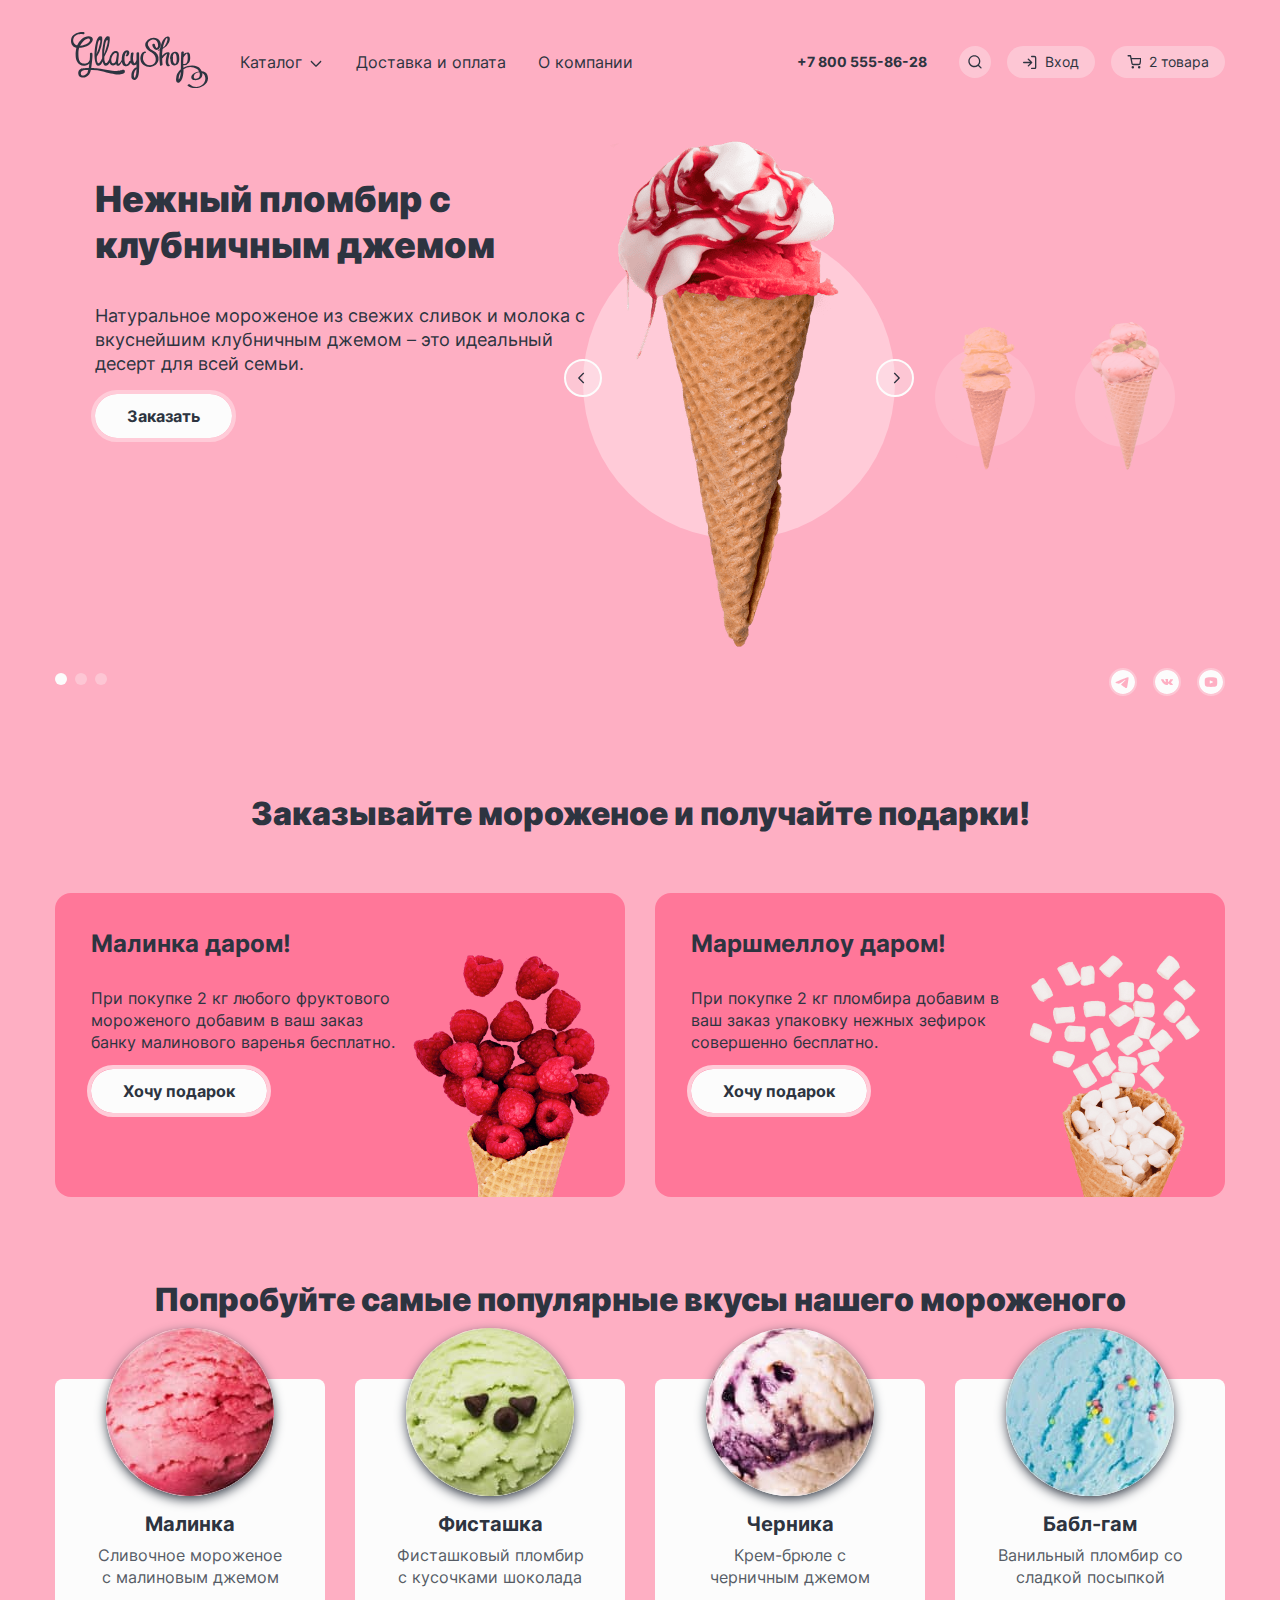
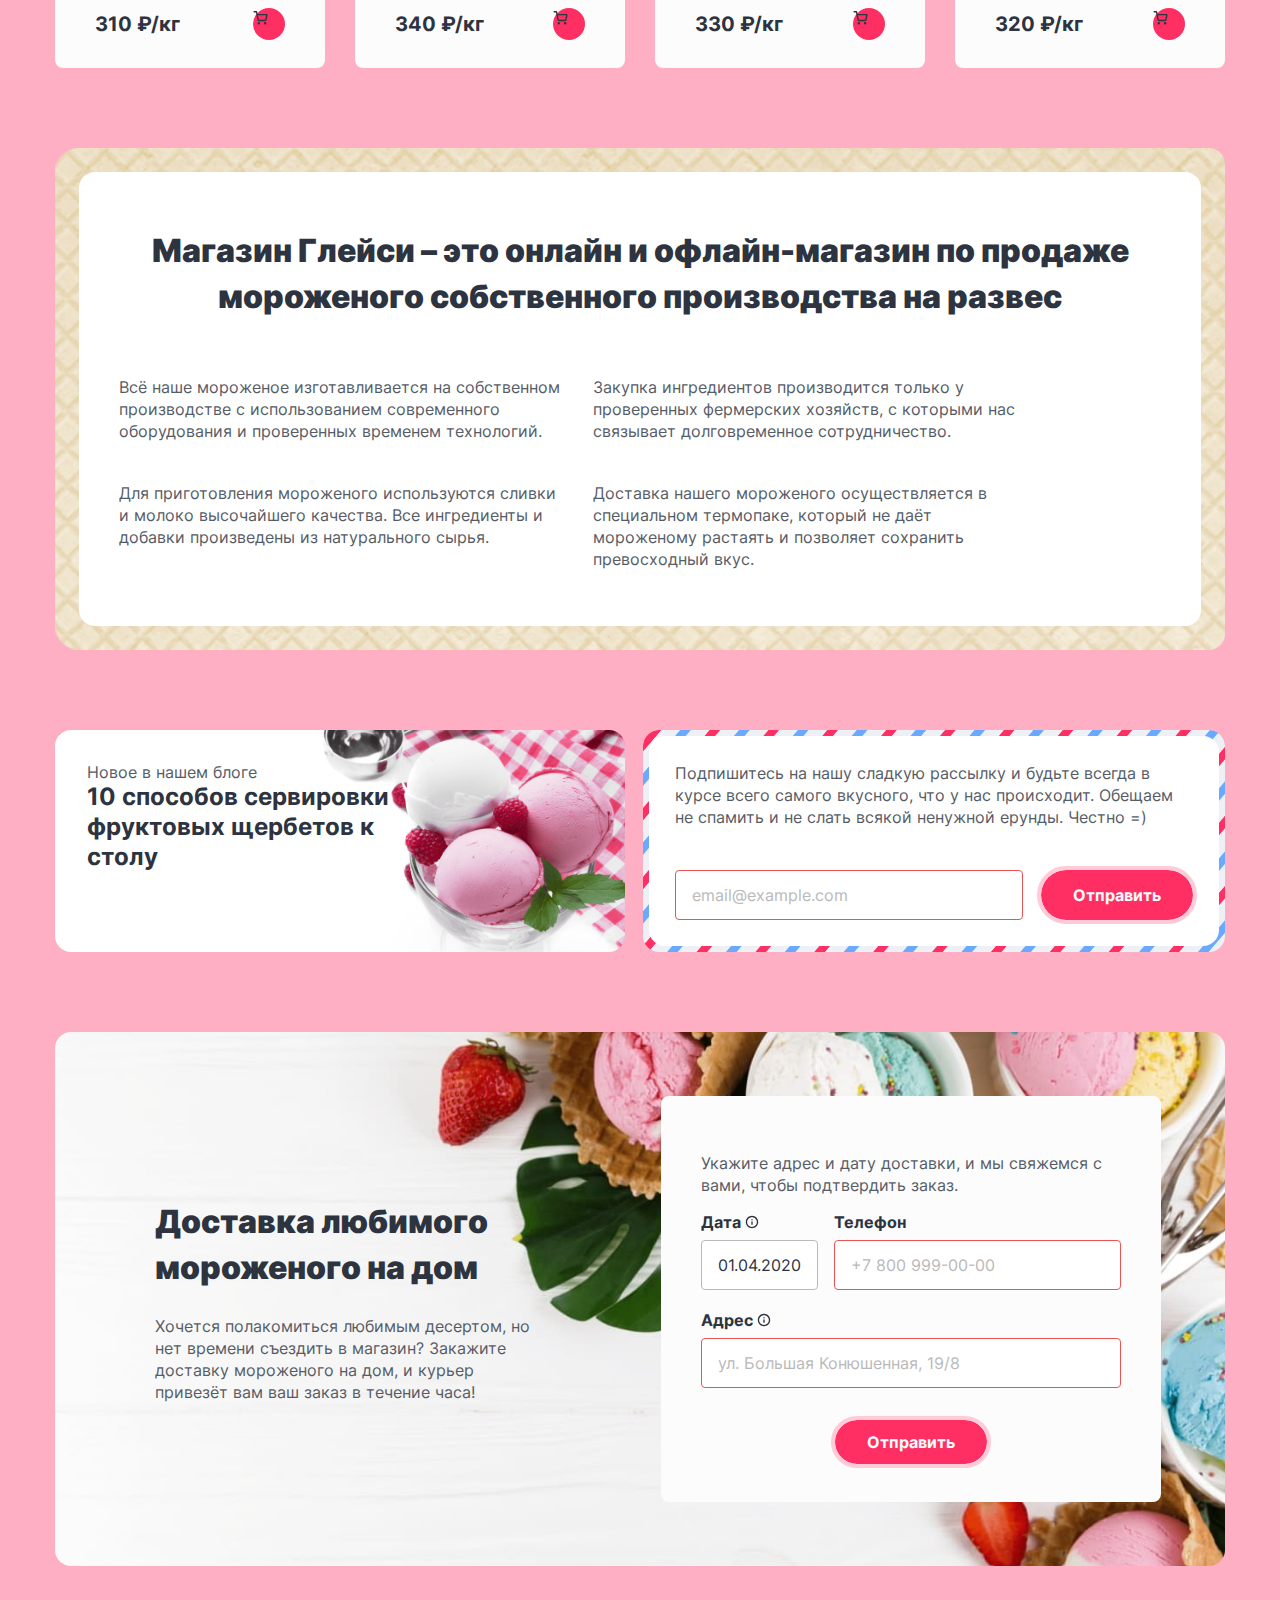
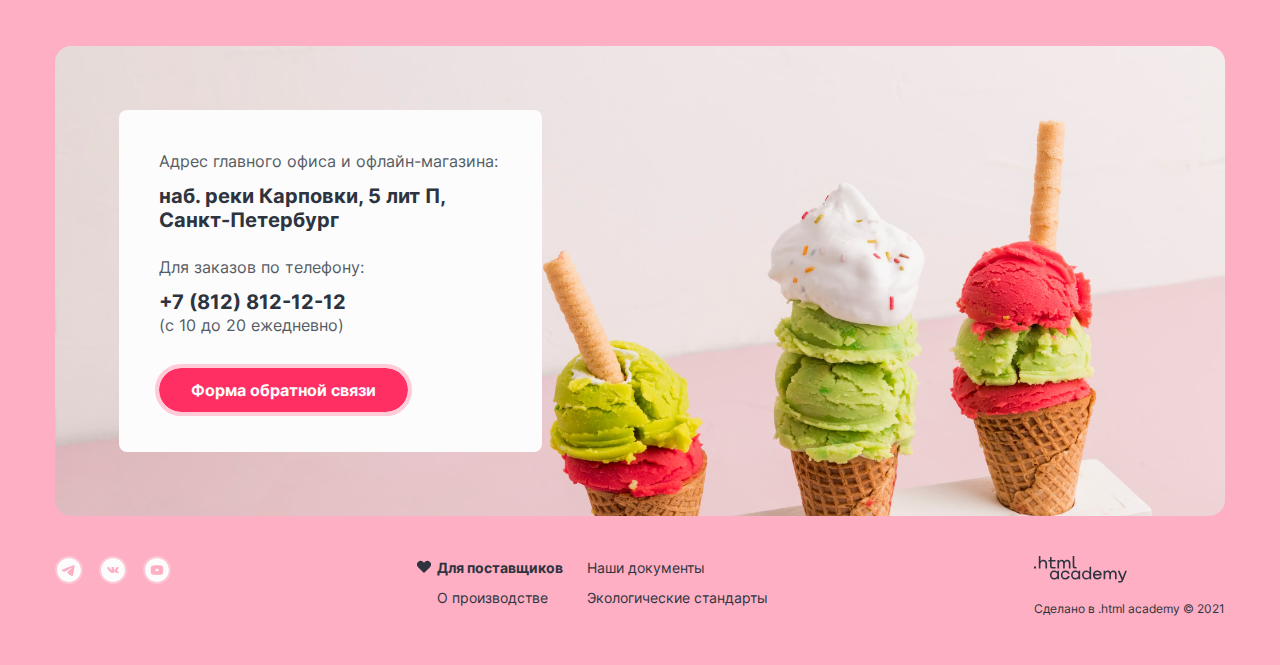
==== index.html @ 50a45608 "Merge pull request #8 from Erilea/master" ====
<!DOCTYPE html>
<html lang="ru">
  <head>
    <meta charset="utf-8">
    <meta name="viewport" content="width=device-width, initial-scale=1">
    <title>HTML Academy: Глейси</title>
    <link rel="stylesheet" href="styles/styles.css">
  </head>

  <body>
    <!--В блок theme-wrap средствами JS добавляется класс blue-theme или gold-theme при переключении слайдера-->
    <div class="theme-wrap">
      <!--Шапка-->
      <header class="page-header">

        <!--Основная навигация-->
        <nav class="navigation">
          <ul class="navigation-list">
            <li class="navigation-item navigation-logo">
              <a class="navigation-link" href="#">
                <img src="./images/logo.svg" width="137" height="56" alt="Магазин Глейси.">
              </a>
            </li>
            <li class="navigation-item">
              <a class="navigation-link navigation-link-catalog" href="catalog.html">
                Каталог
                <svg class="navigation-icon" aria-hidden="true" focusable="false" width="16" height="16" xmlns="http://www.w3.org/2000/svg">
                  <path fill-rule="evenodd" clip-rule="evenodd" d="M3.80812 7.0532c-.26035-.26035-.68246-.26035-.94281 0-.26035.26035-.26035.68246 0 .94281l4.66034 4.66039a.92223.92223 0 0 0 .00624.0063c.1307.1307.30215.1958.47345.1952.16996-.0005.33977-.0655.46944-.1952a.91567.91567 0 0 0 .00621-.0063l4.66041-4.66039c.2603-.26035.2603-.68246 0-.94281-.2604-.26035-.6825-.26035-.9428 0l-4.19526 4.1952-4.19522-4.1952Z" fill="#2D3440"/>
                </svg>
              </a>
            </li>
            <li class="navigation-item">
              <a class="navigation-link" href="#">Доставка и оплата</a>
            </li>
            <li class="navigation-item">
              <a class="navigation-link" href="#">О компании</a>
            </li>
          </ul>

          <!--Пользовательская навигация-->
          <ul class="navigation-list user-navigation">
            <li class="navigation-item">
              <a class="navigation-link navigation-link-phone" href="tel:+78005558628">+7 800 555-86-28</a>
            </li>
            <li class="navigation-item">
              <a class="navigation-link navigation-link-search" href="#">
                <svg class="navigation-icon" aria-hidden="true" focusable="false" width="14" height="14" xmlns="http://www.w3.org/2000/svg">
                  <path fill-rule="evenodd" clip-rule="evenodd" d="M1.6633 6.188c0-2.5774 2.0893-4.6667 4.6667-4.6667 2.5773 0 4.6666 2.0893 4.6666 4.6666 0 1.2573-.4972 2.3985-1.3057 3.2376a.6735.6735 0 0 0-.1234.1234c-.8392.8085-1.9803 1.3057-3.2375 1.3057-2.5774 0-4.6667-2.0893-4.6667-4.6667Zm8.4118 4.6879a5.9747 5.9747 0 0 1-3.7451 1.312c-3.3138 0-6-2.6863-6-6s2.6862-6 6-6c3.3137 0 6 2.6863 6 6a5.9747 5.9747 0 0 1-1.3121 3.7452l2.4501 2.4501a.6666.6666 0 0 1 0 .9428.6666.6666 0 0 1-.9428 0l-2.4501-2.4501Z" fill="#2D3440"/>
                </svg>
                <span class="visually-hidden">Поиск.</span>
              </a>
            </li>
            <li class="navigation-item">
              <a class="navigation-link navigation-link-login" href="#">
                <svg class="navigation-icon" aria-hidden="true" focusable="false" width="14" height="14" xmlns="http://www.w3.org/2000/svg">
                  <path fill-rule="evenodd" clip-rule="evenodd" d="M8 1.5246A.6667.6667 0 0 1 8.6667.858h2.6666a1.9997 1.9997 0 0 1 2 2v9.3334a2 2 0 0 1-2 2H8.6667a.6667.6667 0 0 1 0-1.3334h2.6666A.6667.6667 0 0 0 12 12.1913V2.8579a.6664.6664 0 0 0-.6667-.6666H8.6667A.6667.6667 0 0 1 8 1.5246ZM4.8619 3.72a.6667.6667 0 0 1 .9428 0l3.3291 3.329a.6731.6731 0 0 1 .129.177.664.664 0 0 1 .0705.2987.6639.6639 0 0 1-.1998.4759l-3.3288 3.3288a.6667.6667 0 1 1-.9428-.9428L7.057 8.1913H.6668a.6667.6667 0 1 1 0-1.3334H7.057L4.862 4.6627a.6667.6667 0 0 1 0-.9428Z" fill="#2D3440"/>
                </svg>
                Вход
              </a>
            </li>
            <li class="navigation-item">
              <a class="navigation-link navigation-link-basket" href="#">
                <svg class="navigation-icon" aria-hidden="true" focusable="false" width="14" height="14" xmlns="http://www.w3.org/2000/svg">
                  <path fill-rule="evenodd" clip-rule="evenodd" d="M1.167.108a.667.667 0 1 0 0 1.333h1.77l.468 2.336a.664.664 0 0 0 .011.053l.967 4.833a1.826 1.826 0 0 0 1.819 1.47h5.62a1.826 1.826 0 0 0 1.819-1.47l.001-.005.927-4.861a.667.667 0 0 0-.655-.792H4.611L4.138.644a.667.667 0 0 0-.654-.536H1.167ZM5.69 8.402l-.813-4.064h8.23l-.775 4.067a.492.492 0 0 1-.492.395H6.183a.492.492 0 0 1-.492-.397Zm-1.134 3.961a1.246 1.246 0 1 1 2.492 0 1.246 1.246 0 0 1-2.492 0Zm6.374 0a1.246 1.246 0 1 1 2.491 0 1.246 1.246 0 0 1-2.491 0Z" fill="#2D3440"/>
                </svg>
                <span class="visually-hidden">Корзина.</span>
                2 товара
              </a>
            </li>
          </ul>
        </nav>
      </header>

      <main class="main-container main-index">
        <div class="page-container">
          <h1 class="visually-hidden">Магазин мороженного "Глейси".</h1>
          <!--Слайдер-->
          <section class="section slider">
            <h2 class="visually-hidden">Лучшие предложения.</h2>
            <ul class="slider-list">
              <li class="slider-item slider-item-current">
                <div class="slider-container">
                  <h3 class="slider-header">Нежный пломбир с клубничным джемом</h3>
                  <p class="slider-text">Натуральное мороженое из свежих сливок и молока с вкуснейшим клубничным джемом – это идеальный десерт для всей семьи.</p>
                  <a class="button" href="#">Заказать</a>
                </div>
                <div class="slider-image-wrap">
                  <img class="slider-image" src="./images/ice-cream-1.png" width="306" height="507" alt="Пломбир с клубничным джемом.">
                </div>
              </li>
              <li class="slider-item slider-item-next">
                <div class="slider-container">
                  <h3 class="slider-header">Сливочное мороженое со вкусом банана</h3>
                  <p class="slider-text">Сливочное мороженое с ярким банановым вкусом подарит вам свежесть и наслаждение даже в самый жаркий летний день.</p>
                  <a class="button" href="#">Заказать</a>
                </div>
                <div class="slider-image-wrap">
                  <img class="slider-image" src="./images/ice-cream-2.png" width="306" height="507" alt="Сливочное с бананом.">
                </div>
              </li>
              <li class="slider-item slider-item-next">
                <div class="slider-container">
                  <h3 class="slider-header">Карамельный пломбир с маршмеллоу</h3>
                  <p class="slider-text">Необычный сладкий десерт с карамельным топпингом и кусочками зефира завоюет сердца сладкоежек всех возрастов.</p>
                  <a class="button" href="#">Заказать</a>
                </div>
                <div class="slider-image-wrap">
                  <img class="slider-image" src="./images/ice-cream-3.png" width="306" height="507" alt="Карамельное с маршмеллоу.">
                </div>
              </li>
            </ul>
            <div class="slider-control">
              <button class="slider-button slider-prev" type="button">
                <span class="visually-hidden">Назад.</span></button>
              <button class="slider-button slider-next" type="button"><span class="visually-hidden">Вперед.</span></button>
            </div>
            <div class="slider-footer">
              <ol class="slider-pagination">
                <li class="slider-pagination-item">
                  <button class="slider-pagination-button slider-pagination-button-current" type="button">
                    <span class="visually-hidden">1 слайд.</span>
                  </button>
                </li>
                <li class="slider-pagination-item">
                  <button class="slider-pagination-button" type="button">
                    <span class="visually-hidden">2 слайд.</span>
                  </button>
                </li>
                <li class="slider-pagination-item">
                  <button class="slider-pagination-button" type="button">
                    <span class="visually-hidden">3 слайд.</span>
                  </button>
                </li>
              </ol>
              <ul class="social-media">
                <li class="social-media-item">
                  <a class="social-media-link social-media-tg" href="https://t.me/htmlacademy">
                    <svg aria-hidden="true" focusable="false" width="28" height="28" fill="none" xmlns="http://www.w3.org/2000/svg">
                      <path fill-rule="evenodd" clip-rule="evenodd" d="M26 14c0 6.627-5.373 12-12 12S2 20.627 2 14 7.373 2 14 2s12 5.373 12 12Zm-11.57-3.141c-1.167.485-3.5 1.49-6.998 3.014-.568.226-.866.447-.893.663-.046.366.412.51 1.034.705.085.027.173.054.263.084.613.199 1.437.432 1.865.441.389.008.823-.152 1.302-.48 3.268-2.207 4.955-3.322 5.061-3.346.075-.017.179-.039.249.024.07.062.063.18.056.212-.046.193-1.84 1.862-2.77 2.726-.29.269-.495.46-.537.504-.094.097-.19.19-.282.279-.57.548-.996.96.024 1.632.49.323.882.59 1.273.856.427.291.853.581 1.405.943.14.092.274.187.405.28.497.355.944.673 1.496.623.32-.03.652-.331.82-1.23.397-2.126 1.179-6.73 1.36-8.628a2.1122 2.1122 0 0 0-.02-.472.5056.5056 0 0 0-.172-.325c-.143-.117-.365-.142-.465-.14-.451.008-1.143.249-4.476 1.635Z" fill="#FCFCFC"/>
                      <rect x="1" y="1" width="26" height="26" rx="13" stroke="#FCFCFC" stroke-opacity=".3" stroke-width="2"/>
                    </svg>
                    <span class="visually-hidden">Telegram.</span>
                  </a>
                </li>
                <li class="social-media-item">
                  <a class="social-media-link social-media-vk" href="https://vk.com/htmlacademy">
                    <svg aria-hidden="true" focusable="false" width="28" height="28" fill="none" xmlns="http://www.w3.org/2000/svg">
                      <path fill-rule="evenodd" clip-rule="evenodd" d="M26 14c0 6.6274-5.3726 12-12 12-6.62742 0-12-5.3726-12-12C2 7.37258 7.37258 2 14 2c6.6274 0 12 5.37258 12 12Zm-11.4116 2.9749h-.7173s-1.5826.0835-2.9763-1.1882c-1.51994-1.3872-2.86231-4.1397-2.86231-4.1397s-.07738-.1805.00668-.2677c.09449-.0981.35189-.1044.35189-.1044l1.71464-.0098s.1616.0237.2772.0981c.0953.0614.1488.1762.1488.1762s.2771.6142.6441 1.1699c.7163 1.0849 1.05 1.3222 1.2932 1.2059.3543-.1694.2481-1.5336.2481-1.5336s.0065-.4951-.1784-.7156c-.1432-.1709-.4133-.2207-.5325-.2347-.0965-.0113.0619-.2076.2671-.2957.3086-.1325.8535-.1401 1.4973-.1342.5016.0044.6459.0318.8421.0734.455.0963.4409.4048.4102 1.0706-.0091.199-.0197.4298-.0197.6964 0 .06-.002.1239-.0041.1897-.0106.341-.0228.7314.2333.8765.1313.0742.4525.0111 1.256-1.1847.3809-.5667.6665-1.2331.6665-1.2331s.0624-.1187.1593-.1697c.0992-.052.233-.036.233-.036l1.8043-.0099s.5422-.0566.63.1578c.092.2252-.2027.7509-.9398 1.612-.6954.8123-1.0357 1.1143-1.0089 1.3792.0199.1962.2411.3721.6687.72.8882.7225 1.1249 1.1019 1.1812 1.1921a.44744.44744 0 0 0 .0103.0162c.3975.5777-.4408.623-.4408.623l-1.6025.0195s-.3444.0599-.7976-.213c-.237-.1426-.4688-.3754-.6895-.5972-.3375-.3391-.6495-.6526-.9157-.5786-.4467.1242-.4326.9678-.4326.9678s.0032.1802-.0986.2761c-.1106.1045-.3273.1254-.3273.1254Z" fill="#FCFCFC"/>
                      <rect x="1" y="1" width="26" height="26" rx="13" stroke="#FCFCFC" stroke-opacity=".3" stroke-width="2"/>
                    </svg>
                    <span class="visually-hidden">Vkontakte.</span>
                  </a>
                </li>
                <li class="social-media-item">
                  <a class="social-media-link social-media-yt" href="https://www.youtube.com/user/htmlacademyru">
                    <svg aria-hidden="true" focusable="false" width="28" height="28" fill="none" xmlns="http://www.w3.org/2000/svg">
                      <path d="m16.0037 13.7913-2.8074-1.31c-.245-.1138-.4463.0137-.4463.2849v2.4676c0 .2712.2013.3987.4463.285l2.8062-1.3101c.2463-.1149.2462-.3024.0012-.4174ZM14 2C7.3725 2 2 7.3725 2 14s5.3725 12 12 12 12-5.3725 12-12S20.6275 2 14 2Zm0 16.875c-6.1425 0-6.25-.5537-6.25-4.875 0-4.32125.1075-4.875 6.25-4.875s6.25.55375 6.25 4.875c0 4.3213-.1075 4.875-6.25 4.875Z" fill="#FCFCFC"/>
                      <rect x="1" y="1" width="26" height="26" rx="13" stroke="#FCFCFC" stroke-opacity=".3" stroke-width="2"/>
                    </svg>
                    <span class="visually-hidden">Youtube.</span>
                  </a>
                </li>
              </ul>
            </div>
          </section>
          <!--Конец слайдера-->

          <!--Баннеры-->
          <section class="section banners">
            <h2 class="section-header">Заказывайте мороженое и получайте подарки!</h2>
            <div class="banners-container">
              <div class="banner">
                <div class="banner-text">
                  <h3 class="banner-title">Малинка даром!</h3>
                  <p class="banner-description">При покупке 2 кг любого фруктового мороженого добавим в ваш заказ банку малинового варенья бесплатно.</p>
                  <a class="button button-gift" href="#">Хочу подарок</a>
                </div>
                <img class="banner-img" src="./images/promo-berries.png" width="219" height="268" alt="Вафельный рожок с малиной.">
              </div>
              <div class="banner">
                <div class="banner-text">
                  <h3 class="banner-title">Маршмеллоу даром!</h3>
                  <p class="banner-description">При покупке 2 кг пломбира добавим в ваш заказ упаковку нежных зефирок совершенно бесплатно.</p>
                  <a class="button" href="#">Хочу подарок</a>
                </div>
                <img class="banner-img" src="./images/promo-marshmellow.png" width="219" height="268" alt="Вафельный рожок с маршмеллоу.">
              </div>
            </div>
          </section>

          <!--Вкусы-->
          <section class="section taste">
            <h2 class="section-header">Попробуйте самые популярные вкусы нашего мороженого</h2>
            <ul class="taste-list product-list">
              <li class="product-card">
                <a class="product-card-image-link" href="#">
                  <img class="product-card-image" src="./images/catalog/raspberry.jpg" width="168" height="168" alt="Малиновое мороженое.">
                </a>
                <div class="product-card-content">
                  <a class="product-card-title-link" href="#">
                    <h3 class="product-card-title">Малинка</h3>
                  </a>
                  <p class="product-card-text">Сливочное мороженое с малиновым джемом</p>
                  <div class="product-card-buy-wrap">
                    <b class="product-card-cost">310 ₽/кг</b>
                    <a class="product-card-buy" href="#">
                      <svg aria-hidden="true" focusable="false" width="15" height="14" fill="none" xmlns="http://www.w3.org/2000/svg">
                        <path fill-rule="evenodd" clip-rule="evenodd" d="M1.167.108a.667.667 0 1 0 0 1.333h1.77l.468 2.336a.664.664 0 0 0 .011.053l.967 4.833a1.826 1.826 0 0 0 1.819 1.47h5.62a1.826 1.826 0 0 0 1.819-1.47l.001-.005.927-4.861a.667.667 0 0 0-.655-.792H4.611L4.138.644a.667.667 0 0 0-.654-.536H1.167ZM5.69 8.402l-.813-4.064h8.23l-.775 4.067a.492.492 0 0 1-.492.395H6.183a.492.492 0 0 1-.492-.397Zm-1.134 3.961a1.246 1.246 0 1 1 2.492 0 1.246 1.246 0 0 1-2.492 0Zm6.374 0a1.246 1.246 0 1 1 2.491 0 1.246 1.246 0 0 1-2.491 0Z" fill="#2D3440"/>
                      </svg>
                      <span class="visually-hidden">В корзину.</span>
                    </a>
                  </div>
                </div>
              </li>
              <li class="product-card">
                <a class="product-card-image-link" href="#">
                  <img class="product-card-image" src="./images/catalog/pistachio.jpg" width="168" height="168" alt="Фисташковое мороженое с шоколадом.">
                </a>
                <div class="product-card-content">
                  <a class="product-card-title-link" href="#">
                    <h3 class="product-card-title">Фисташка</h3>
                  </a>
                  <p class="product-card-text">Фисташковый пломбир с кусочками шоколада</p>
                  <div class="product-card-buy-wrap">
                    <b class="product-card-cost">340 ₽/кг</b>
                    <a class="product-card-buy" href="#">
                      <svg aria-hidden="true" focusable="false" width="15" height="14" fill="none" xmlns="http://www.w3.org/2000/svg">
                        <path fill-rule="evenodd" clip-rule="evenodd" d="M1.167.108a.667.667 0 1 0 0 1.333h1.77l.468 2.336a.664.664 0 0 0 .011.053l.967 4.833a1.826 1.826 0 0 0 1.819 1.47h5.62a1.826 1.826 0 0 0 1.819-1.47l.001-.005.927-4.861a.667.667 0 0 0-.655-.792H4.611L4.138.644a.667.667 0 0 0-.654-.536H1.167ZM5.69 8.402l-.813-4.064h8.23l-.775 4.067a.492.492 0 0 1-.492.395H6.183a.492.492 0 0 1-.492-.397Zm-1.134 3.961a1.246 1.246 0 1 1 2.492 0 1.246 1.246 0 0 1-2.492 0Zm6.374 0a1.246 1.246 0 1 1 2.491 0 1.246 1.246 0 0 1-2.491 0Z" fill="#2D3440"/>
                      </svg>
                    </a>
                  </div>
                </div>
              </li>
              <li class="product-card">
                <a class="product-card-image-link" href="#">
                  <img class="product-card-image" src="./images/catalog/blueberry.jpg" width="168" height="168" alt="Черничное мороженое.">
                </a>
                <div class="product-card-content">
                  <a class="product-card-title-link" href="#">
                    <h3 class="product-card-title">Черника</h3>
                  </a>
                  <p class="product-card-text">Крем-брюле с черничным джемом</p>
                  <div class="product-card-buy-wrap">
                    <b class="product-card-cost">330 ₽/кг</b>
                    <a class="product-card-buy" href="#">
                      <svg aria-hidden="true" focusable="false" width="15" height="14" fill="none" xmlns="http://www.w3.org/2000/svg">
                        <path fill-rule="evenodd" clip-rule="evenodd" d="M1.167.108a.667.667 0 1 0 0 1.333h1.77l.468 2.336a.664.664 0 0 0 .011.053l.967 4.833a1.826 1.826 0 0 0 1.819 1.47h5.62a1.826 1.826 0 0 0 1.819-1.47l.001-.005.927-4.861a.667.667 0 0 0-.655-.792H4.611L4.138.644a.667.667 0 0 0-.654-.536H1.167ZM5.69 8.402l-.813-4.064h8.23l-.775 4.067a.492.492 0 0 1-.492.395H6.183a.492.492 0 0 1-.492-.397Zm-1.134 3.961a1.246 1.246 0 1 1 2.492 0 1.246 1.246 0 0 1-2.492 0Zm6.374 0a1.246 1.246 0 1 1 2.491 0 1.246 1.246 0 0 1-2.491 0Z" fill="#2D3440"/>
                      </svg>
                    </a>
                  </div>
                </div>
              </li>
              <li class="product-card">
                <a class="product-card-image-link" href="#">
                  <img class="product-card-image" src="./images/catalog/bubble-gum.jpg" width="168" height="168" alt="Мороженое бабл-гам.">
                </a>
                <div class="product-card-content">
                  <a class="product-card-title-link" href="#">
                    <h3 class="product-card-title">Бабл-гам</h3>
                  </a>
                  <p class="product-card-text">Ванильный пломбир со сладкой посыпкой</p>
                  <div class="product-card-buy-wrap">
                    <b class="product-card-cost">320 ₽/кг</b>
                    <a class="product-card-buy" href="#">
                      <svg aria-hidden="true" focusable="false" width="15" height="14" fill="none" xmlns="http://www.w3.org/2000/svg">
                        <path fill-rule="evenodd" clip-rule="evenodd" d="M1.167.108a.667.667 0 1 0 0 1.333h1.77l.468 2.336a.664.664 0 0 0 .011.053l.967 4.833a1.826 1.826 0 0 0 1.819 1.47h5.62a1.826 1.826 0 0 0 1.819-1.47l.001-.005.927-4.861a.667.667 0 0 0-.655-.792H4.611L4.138.644a.667.667 0 0 0-.654-.536H1.167ZM5.69 8.402l-.813-4.064h8.23l-.775 4.067a.492.492 0 0 1-.492.395H6.183a.492.492 0 0 1-.492-.397Zm-1.134 3.961a1.246 1.246 0 1 1 2.492 0 1.246 1.246 0 0 1-2.492 0Zm6.374 0a1.246 1.246 0 1 1 2.491 0 1.246 1.246 0 0 1-2.491 0Z" fill="#2D3440"/>
                      </svg>
                    </a>
                  </div>
                </div>
              </li>
            </ul>
          </section>

          <!--Блок СЕО-->
          <section class="section seo">
            <div class="seo-container">
              <h2 class="section-header">Магазин Глейси – это онлайн и офлайн-магазин по продаже мороженого собственного производства на развес</h2>
              <div class="seo-text-wrap">
                <p class="seo-text">Всё наше мороженое изготавливается на собственном производстве с использованием современного оборудования и проверенных временем технологий.</p>
                <p class="seo-text">Закупка ингредиентов производится только у проверенных фермерских хозяйств, с которыми нас связывает долговременное сотрудничество.</p>
                <p class="seo-text">Для приготовления мороженого используются сливки и молоко высочайшего качества. Все ингредиенты и добавки произведены из натурального сырья.</p>
                <p class="seo-text">Доставка нашего мороженого осуществляется в специальном термопаке, который не даёт мороженому растаять и позволяет сохранить превосходный вкус.</p>
              </div>
            </div>
          </section>

          <div class="wrap">
            <!--Новости блога-->
            <section class="section news">
              <div class="news-container">
                <h2 class="visually-hidden">Новости.</h2>
                <p class="news-text">Новое в нашем блоге</p>
                <a class="news-link" href="#">10 способов сервировки фруктовых щербетов к столу</a>
              </div>
            </section>

            <!--Подписка-->
            <section class="section subscribe">
              <div class="subscribe-container">
                <h2 class="visually-hidden">Подписка.</h2>
                <p class="subscribe-text">Подпишитесь на нашу сладкую рассылку и будьте всегда
                  в курсе всего самого вкусного, что у нас происходит. Обещаем не спамить и не слать всякой ненужной ерунды. Честно =)</p>
                <form class="subscribe-form" action="https://echo.htmlacademy.ru" method="post">
                  <input class="field email-field" type="email" name="email" id="email" placeholder="email@example.com" required>
                  <input class="button pink-button subscribe-button" type="submit" value="Отправить">
                </form>
              </div>
            </section>
          </div>

          <!--Доставка-->
          <section class="section delivery">
            <div class="delivery-wrap">
              <h2 class="delivery-header">Доставка любимого мороженого на дом</h2>
              <p class="delivery-text">Хочется полакомиться любимым десертом, но нет времени съездить в магазин? Закажите доставку мороженого на дом, и курьер привезёт вам ваш заказ в течение часа!</p>
            </div>
            <div class="delivery-form-container">
              <p>Укажите адрес и дату доставки, и мы свяжемся с вами, чтобы подтвердить заказ.</p>
              <form class="delivery-form" action="https://echo.htmlacademy.ru" method="post">
                <p class="field-group delivery-form-date">
                  <label class="form-label" for="delivery-date">
                    Дата
                    <button class="info">
                      <span class="visually-hidden">Посмотреть дополнительную информацию.</span>
                    </button>
                  </label>
                  <input class="field" type="text" name="delivery-date" id="delivery-date" value="01.04.2020" required>
                </p>
                <p class="field-group delivery-form-phone">
                  <label class="form-label" for="delivery-phone">Телефон</label>
                  <input class="field" type="tel" name="delivery-phone" id="delivery-phone" placeholder="+7 800 999-00-00" required>
                </p>
                <p class="field-group delivery-form-address">
                  <label class="form-label" for="delivery-address">
                    Адрес
                    <button class="info">
                      <span class="visually-hidden">Посмотреть дополнительную информацию.</span>
                    </button>
                  </label>
                  <input class="field" type="text" name="delivery-address" id="delivery-address" placeholder="ул. Большая Конюшенная, 19/8" required>
                </p>
                <input class="button pink-button delivery-button" type="submit" value="Отправить">
              </form>
            </div>
          </section>

          <!--Обратная связь-->
          <section class="section feedback">
            <h2 class="visually-hidden">Контакты и форма обратной связи.</h2>
            <div class="feedback-form">
              <address class="feedback-address">
                <p class="feedback-text">Адрес главного офиса и офлайн-магазина:</p>
                <p class="feedback-strong">наб. реки Карповки, 5 лит П, Санкт-Петербург</p>
                <p class="feedback-text">Для заказов по телефону:</p>
                <p class="feedback-strong">+7 (812) 812-12-12</p>
                <p class="feedback-text">(с 10 до 20 ежедневно)</p>
              </address>
              <button class="button pink-button feedback-button" type="button">Форма обратной связи</button>
            </div>
          </section>
        </div>
      </main>

      <!--Футер-->
      <footer class="page-footer">
        <div class="page-footer-container">
          <!--Соцсети-->
          <div class="footer-media">
            <ul class="footer-media-list social-media">
              <li class="social-media-item">
                <a class="social-media-link social-media-tg" href="https://t.me/htmlacademy">
                  <svg aria-hidden="true" focusable="false" width="28" height="28" fill="none" xmlns="http://www.w3.org/2000/svg">
                    <path fill-rule="evenodd" clip-rule="evenodd" d="M26 14c0 6.627-5.373 12-12 12S2 20.627 2 14 7.373 2 14 2s12 5.373 12 12Zm-11.57-3.141c-1.167.485-3.5 1.49-6.998 3.014-.568.226-.866.447-.893.663-.046.366.412.51 1.034.705.085.027.173.054.263.084.613.199 1.437.432 1.865.441.389.008.823-.152 1.302-.48 3.268-2.207 4.955-3.322 5.061-3.346.075-.017.179-.039.249.024.07.062.063.18.056.212-.046.193-1.84 1.862-2.77 2.726-.29.269-.495.46-.537.504-.094.097-.19.19-.282.279-.57.548-.996.96.024 1.632.49.323.882.59 1.273.856.427.291.853.581 1.405.943.14.092.274.187.405.28.497.355.944.673 1.496.623.32-.03.652-.331.82-1.23.397-2.126 1.179-6.73 1.36-8.628a2.1122 2.1122 0 0 0-.02-.472.5056.5056 0 0 0-.172-.325c-.143-.117-.365-.142-.465-.14-.451.008-1.143.249-4.476 1.635Z" fill="#FCFCFC"/>
                    <rect x="1" y="1" width="26" height="26" rx="13" stroke="#FCFCFC" stroke-opacity=".3" stroke-width="2"/>
                  </svg>
                  <span class="visually-hidden">Telegram.</span>
                </a>
              </li>
              <li class="social-media-item">
                <a class="social-media-link social-media-vk" href="https://vk.com/htmlacademy">
                  <svg aria-hidden="true" focusable="false" width="28" height="28" fill="none" xmlns="http://www.w3.org/2000/svg">
                    <path fill-rule="evenodd" clip-rule="evenodd" d="M26 14c0 6.6274-5.3726 12-12 12-6.62742 0-12-5.3726-12-12C2 7.37258 7.37258 2 14 2c6.6274 0 12 5.37258 12 12Zm-11.4116 2.9749h-.7173s-1.5826.0835-2.9763-1.1882c-1.51994-1.3872-2.86231-4.1397-2.86231-4.1397s-.07738-.1805.00668-.2677c.09449-.0981.35189-.1044.35189-.1044l1.71464-.0098s.1616.0237.2772.0981c.0953.0614.1488.1762.1488.1762s.2771.6142.6441 1.1699c.7163 1.0849 1.05 1.3222 1.2932 1.2059.3543-.1694.2481-1.5336.2481-1.5336s.0065-.4951-.1784-.7156c-.1432-.1709-.4133-.2207-.5325-.2347-.0965-.0113.0619-.2076.2671-.2957.3086-.1325.8535-.1401 1.4973-.1342.5016.0044.6459.0318.8421.0734.455.0963.4409.4048.4102 1.0706-.0091.199-.0197.4298-.0197.6964 0 .06-.002.1239-.0041.1897-.0106.341-.0228.7314.2333.8765.1313.0742.4525.0111 1.256-1.1847.3809-.5667.6665-1.2331.6665-1.2331s.0624-.1187.1593-.1697c.0992-.052.233-.036.233-.036l1.8043-.0099s.5422-.0566.63.1578c.092.2252-.2027.7509-.9398 1.612-.6954.8123-1.0357 1.1143-1.0089 1.3792.0199.1962.2411.3721.6687.72.8882.7225 1.1249 1.1019 1.1812 1.1921a.44744.44744 0 0 0 .0103.0162c.3975.5777-.4408.623-.4408.623l-1.6025.0195s-.3444.0599-.7976-.213c-.237-.1426-.4688-.3754-.6895-.5972-.3375-.3391-.6495-.6526-.9157-.5786-.4467.1242-.4326.9678-.4326.9678s.0032.1802-.0986.2761c-.1106.1045-.3273.1254-.3273.1254Z" fill="#FCFCFC"/>
                    <rect x="1" y="1" width="26" height="26" rx="13" stroke="#FCFCFC" stroke-opacity=".3" stroke-width="2"/>
                  </svg>
                  <span class="visually-hidden">Vkontakte.</span>
                </a>
              </li>
              <li class="social-media-item">
                <a class="social-media-link social-media-yt" href="https://www.youtube.com/user/htmlacademyru">
                  <svg aria-hidden="true" focusable="false" width="28" height="28" fill="none" xmlns="http://www.w3.org/2000/svg">
                    <path d="m16.0037 13.7913-2.8074-1.31c-.245-.1138-.4463.0137-.4463.2849v2.4676c0 .2712.2013.3987.4463.285l2.8062-1.3101c.2463-.1149.2462-.3024.0012-.4174ZM14 2C7.3725 2 2 7.3725 2 14s5.3725 12 12 12 12-5.3725 12-12S20.6275 2 14 2Zm0 16.875c-6.1425 0-6.25-.5537-6.25-4.875 0-4.32125.1075-4.875 6.25-4.875s6.25.55375 6.25 4.875c0 4.3213-.1075 4.875-6.25 4.875Z" fill="#FCFCFC"/>
                    <rect x="1" y="1" width="26" height="26" rx="13" stroke="#FCFCFC" stroke-opacity=".3" stroke-width="2"/>
                  </svg>
                  <span class="visually-hidden">Youtube.</span>
                </a>
              </li>
            </ul>
          </div>

          <!--Меню футера-->
          <div class="footer-menu">
            <ul class="footer-menu-list">
              <li class="footer-menu-item">
                <a class="footer-menu-link footer-menu-link-vendor" href="#">Для поставщиков</a>
              </li>
              <li class="footer-menu-item">
                <a class="footer-menu-link" href="#">Наши документы</a>
              </li>
              <li class="footer-menu-item">
                <a class="footer-menu-link" href="#">О производстве</a>
              </li>
              <li class="footer-menu-item">
                <a class="footer-menu-link" href="#">Экологические стандарты</a>
              </li>
            </ul>
          </div>

          <!--Копирайт-->
          <div class="footer-copyright">
            <a class="footer-copyright-logo" href="https://htmlacademy.ru/">
              <img src="./images/logo_htmlacademy.svg" width="93" height="27" alt="html academy.">
            </a>
            <span>Сделано в <a class="copyright-link" href="https://htmlacademy.ru/">.html academy</a> © 2021</span>
          </div>
        </div>
      </footer>
    </div>
  </body>
</html>
---- styles/styles.css ----
@font-face {
  font-family: "Inter";
  font-style: normal;
  font-weight: 400;
  src: url("../fonts/inter-400.woff2") format("woff2");
  font-display: swap;
}

@font-face {
  font-family: "Inter";
  font-style: normal;
  font-weight: 700;
  src: url("../fonts/inter-700.woff2") format("woff2");
  font-display: swap;
}

@font-face {
  font-family: "Inter";
  font-style: normal;
  font-weight: 900;
  src: url("../fonts/inter-900.woff2") format("woff2");
  font-display: swap;
}

html {
  height: 100%;
}

body {
  margin: 0;
  display: flex;
  flex-direction: column;
  min-height: 100%;
  font-family: "Inter", "Arial", sans-serif;
  font-size: 16px;
  line-height: 22px;
  color: #2D3440;
  background-color: #FEAFC3;
}

.blue-theme {
  background-color: #69A9FF;
}

.gold-theme {
  background-color: #FCC850;
}

.visually-hidden {
  position: absolute;
  width: 1px;
  height: 1px;
  margin: -1px;
  padding: 0;
  border: 0;
  clip: rect(0 0 0 0);
  overflow: hidden;
}

.button {
  display: inline-block;
  font-family: inherit;
  font-weight: 700;
  font-size: 16px;
  line-height: 20px;
  text-align: center;
  color: #2D3440;
  text-decoration: none;
  background-color: #FCFCFC;
  padding: 12px 32px;
  border-radius: 26px;
  border: 0;
  outline: solid 4px #ffcbd8;
  cursor: pointer;
}

.pink-button {
  color: #FCFCFC;
  background: #FF2F64;
}

.button:hover {
  background-color: rgba(252, 252, 252, 0.4);
  outline: solid 4px #FCFCFC;
}

.button:focus {
  outline: solid 2px #2D3440;
  background-color: rgba(252, 252, 252, 0.5);
}

.button:active {
  outline: solid 2px #2D3440;
  background-color: #FCFCFC;
}

.button:disabled {
  background-color: #E7E7E7;
  outline: 4px solid rgba(252, 252, 252, 0.4);
}

.pink-button:hover {
  color: #2D3440;
  outline: solid 4px #FF2F64;
  background-color: rgba(252, 252, 252, 0.3);
}

.pink-button:focus {
  outline: solid 2px #2D3440;
  background-color: #FF2F64;
}

.pink-button:active {
  outline: solid 2px #2D3440;
  background-color: #FEAFC3;
}

.pink-button:disabled {
  background-color: #B9B9B9;
  outline: 4px solid rgba(185, 185, 185, 0.3);
  color: #565C66;
}

/*Pages*/
.page-header {
  line-height: 20px;
}

.navigation {
  display: flex;
  flex-wrap: wrap;
  justify-content: space-between;
  width: 1170px;
  margin: 0 auto;
  padding: 24px 0;
}

.navigation-list {
  display: flex;
  flex-wrap: wrap;
  align-items: center;
  max-width: 51%;
  margin: 0;
  padding: 0;
  list-style-type: none;
}

.navigation-link {
  position: relative;
  display: block;
  padding: 8px 16px;
  color: #2D3440;
  text-decoration: none;
}

.navigation-link:hover:not(:first-child) {
  background-color: rgba(252, 252, 252, 0.5);
  border-radius: 30px;
}

.navigation-link:focus:not(:first-child) {
  background-color: rgba(252, 252, 252, 0.5);
  border: solid #2D3440 2px;
  border-radius: 30px;
}

.navigation-link:active:not(:first-child) {
  background-color: #FCFCFC;
  border-radius: 30px;
}

.navigation-icon {
  position: absolute;
  top: 0;
  right: 0;
  bottom: 0;
  left: 0;
  margin: auto;
  fill: #2D3440;
}

.navigation-link-catalog {
  padding-right: 38px;
}

.navigation-link-catalog .navigation-icon {
  left: auto;
  right: 16px;
  margin: auto 0;
}

.user-navigation {
  min-width: 16px;
  min-height: 16px;
  font-size: 14px;
}

.user-navigation .navigation-item:not(:first-child) {
  background-color: rgba(252, 252, 252, 0.3);
  border-radius: 30px;
}

.user-navigation .navigation-item:not(:last-child) {
  margin-right: 16px;
}


.navigation-link-phone {
  font-weight: 700;
  line-height: 20px;
}

.navigation-link-login,
.navigation-link-basket {
  padding-top: 6px;
  padding-right: 16px;
  padding-bottom: 6px;
  padding-left: 38px;
}

.navigation-link-login .navigation-icon,
.navigation-link-basket .navigation-icon {
  right: auto;
  left: 16px;
  margin: auto 0;
}

.navigation-link-search {
  padding: 16px;
}

/*Container*/
.main-container {
  flex-grow: 1;
}

.page-container {
  width: 1170px;
  margin: 0 auto;
}

  /*Slider*/
.slider {
  display: flex;
  flex-wrap: wrap;
  position: relative;
}

.slider-list {
  display: flex;
  align-items: center;
  list-style-type: none;
}

.slider-item {
  display: flex;
  position: relative;
  max-width: 800px;
}

.slider-item-next .slider-container {
  display: none;
}

.slider-image-wrap::before {
  content: "";
  position: absolute;
  width: 312px;
  height: 312px;
  top: 17%;
  left: 61%;
  background-color: #FFCBD8;
  border-radius: 50%;
  z-index: -1;
}

.slider-item-next .slider-image-wrap {
  width: 100px;
  height: 150px;
  opacity: 40%;
  margin-left: 40px;
}

.slider-item-next .slider-image-wrap::before {
  width: 100px;
  height: 100px;
  top: 17%;
  left: 40px;
}

.slider-item-next .slider-image {
  width: 100px;
  height: 150px;
}

.slider-header {
  font-weight: 900;
  font-size: 36px;
  line-height: 46px;
}

.slider-text {
  font-size: 18px;
  line-height: 24px;
}

.slider-button {
  width: 38px;
  height: 38px;
  color: #FCFCFC;
  background-color: rgba(252, 252, 252, 0.3);
  border: solid 2px #FCFCFC;
  border-radius: 26px;
  cursor: pointer;
  background-image: url("..//images/icons/arrow.svg");
  background-position: center;
  background-repeat: no-repeat;
}

.slider-button:hover {
  background-color: #FCFCFC;
}

.slider-button:active {
  background-color: rgba(252, 252, 252, 0.5);
  border: rgba(252, 252, 252, 0.5);
}

.slider-button:focus {
  border: #2D3440;
}

.slider-button:disabled {
  opacity: 40%;
}

.slider-prev {
  transform: rotate(90deg);
}

.slider-next {
  transform: rotate(-90deg);
}

.slider-pagination {
  display: flex;
  flex-wrap: wrap;
  justify-content: center;
  list-style-type: none;
  margin: 0;
  padding: 0;
}

.slider-pagination-item:not(:last-child) {
  margin-right: 8px;
}

.slider-pagination-button {
  width: 12px;
  height: 12px;
  margin: 0;
  padding: 0;
  fill: #FCFCFC;
  background-color: #FCFCFC;
  opacity: 0.3;
  border: none;
  border-radius: 50%;
  cursor: pointer;
}

.slider-pagination-button:hover {
  border: 1px solid #FCFCFC;
}

.slider-pagination-button:active {
  opacity: 0.5;
}

.slider-pagination-button:focus {
  border: 1px solid #2D3440;
}

.slider-pagination-button-current {
  opacity: 1;
}

.slider-control {
  display: flex;
  justify-content: space-between;
  width: 350px;
  position: absolute;
  top: 40%;
  left: 509px;
}

.slider-footer {
  display: flex;
  justify-content: space-between;
  width: 1170px;
}

.social-media {
  display: flex;
  flex-wrap: wrap;
  padding: 0;
  margin: 0;
  margin-left: auto;
  list-style-type: none;
}

/*Section*/
.section {
  margin-bottom: 80px;
}

.section:last-child {
  margin-bottom: 0;
}

.section-header {
  font-weight: 900;
  font-size: 32px;
  line-height: 46px;
  text-align: center;
  margin: 0;
  margin-bottom: 56px;
}

/*Banners*/
.banners-container {
  display: flex;
  justify-content: space-between;
}

.banner {
  display: flex;
  background-color: #FF7799;
  width: 570px;
  border-radius: 16px;
  padding-left: 36px;
  padding-top: 36px;
  box-sizing: border-box;
}

.banner-text {
  /*margin: 36px;
  margin-right: 0;*/
  width: 328px;
}

.banner-title {
  font-weight: 700;
  font-size: 24px;
  line-height: 30px;
  margin: 0;
  margin-bottom: 28px;
}

.button-gift {
  margin-bottom: auto;
}

/*Product*/
.product-list {
  list-style-type: none;
  padding: 0;
  margin: 0;
}

.product-list {
  display: grid;
  grid-template-columns: repeat(4, 270px);
  gap: 91px 30px;
  margin-bottom: 16px;
}

.product-card {
  display: flex;
  flex-direction: column;
  align-items: center;
  margin: 0;
  position: relative;
}

.product-card-image-link {
  position: absolute;
  top: -51px;
}

.product-card-image {
  border-radius: 50%;
  box-shadow: 0 4px 12px -1px #2D3440;
}

.product-card-content {
  display: flex;
  flex-direction: column;
  flex-grow: 1;
  padding: 133px 40px 24px;
  background-color: #FCFCFC;
  border-radius: 8px
}

.product-card-title-link {
  text-decoration: none;
  color: #2D3440;
}

.product-card-title {
  font-weight: 700;
  font-size: 20px;
  line-height: 24px;
  text-align: center;
  margin: 0;
  margin-bottom: 8px;
}

.product-card-text {
  color: #565C66;
  text-align: center;
  margin: 0;
  margin-bottom: 16px;
}

.product-card-buy-wrap {
  display: flex;
  justify-content: space-between;
  align-items: center;
  margin-top: auto;
  padding: 4px 0;
}

.product-card-cost {
  font-weight: 700;
  font-size: 20px;
  line-height: 24px;
}

/*Временная подложка для визуализации*/
.product-card-buy {
  width: 32px;
  height: 32px;
  background-color: #FF2F64;
  border-radius: 50%;
}

/*SEO*/
.seo {
  background: url("../images/waffle.png") no-repeat;
  background-size: cover;
  border-radius: 16px;
  padding: 24px;
}

.seo-container {
  background-color: #FFFFFF;
  width: 1122px;
  border-radius: 16px;
  padding: 56px 40px;
  box-sizing: border-box;
}

.seo-text-wrap {
  display: grid;
  grid-template-columns: 442px 442px;
  gap: 40px 32px;
}

.seo-text {
  color: #565C66;
  margin: 0;
}

/*Wrap*/
.wrap {
  display: flex;
  justify-content: space-between;
  margin-bottom: 80px;
}

/*News*/
.news {
  background: #ffffff url("../images/news.png") no-repeat 37px;
  background-size: 100%;
  line-height: 20px;
  color: #565C66;
  width: 570px;
  border-radius: 16px;
  margin-bottom: 0;
}

.news-container {
  max-width: 350px;
  margin: 32px;
}

.news-text {
  margin: 0;
}

.news-link {
  font-weight: 700;
  font-size: 24px;
  line-height: 30px;
  color: #2D3440;
  text-decoration: none;
}

/*Subscribe*/
.subscribe {
  background: url("../images/post-card.png") no-repeat;
  background-size: 100% auto;
  border-radius: 16px;
  padding: 6px;
  margin-bottom: 0;
  color: #565C66;
  width: 570px;
}

.subscribe-container {
  background-color: #FFFFFF;
  padding: 26px;
  border-radius: 16px;
}

.subscribe-text {
  margin: 0;
}

.subscribe-form {
  display: flex;
  margin-top: 42px;
}

.email-field {
  flex-grow: 1;
  margin: 0;
}

.subscribe-button {
  margin-left: 18px;
}

.field {
  margin: 0;
  padding: 14px 16px;
  font: inherit;
  line-height: 20px;
  background-color: #FFFFFF;
  border: 1px solid #B9B9B9;
  border-radius: 4px;
  box-sizing: border-box;
  color: #2D3440;
}

.field::placeholder {
  color: #B9B9B9;
}

.field:hover {
  border-color: #2D3440;
}

.field:focus {
  border: 2px #2D3440;
}

.field:invalid {
  border-color: #EA5454;
}

.field:invalid:hover {
  border: 2px #EA5454;
}

.field:disabled {
  background-color: #E7E7E7;
}

.field:disabled:hover {
  background-color: #E7E7E7;
  opacity: 65%;
}

/*Delivery*/
.delivery {
  display: flex;
  justify-content: space-between;
  background: #ffffff url("../images/delivery.jpg") no-repeat 0 -140px;
  background-size: 105% auto;
  color: #565C66;
  padding: 64px;
  padding-left: 100px;
  border-radius: 16px;
}

.delivery-wrap {
  width: 375px;
  margin-top: 103px;
}

.delivery-header {
  color: #2D3440;
  font-weight: 900;
  font-size: 32px;
  line-height: 46px;
  margin: 0;
  margin-bottom: 24px;
}

.delivery-text {
  margin: 0;
}

.delivery-form-container {
  background-color: #FCFCFC;
  width: 500px;
  height: 406px;
  box-sizing: border-box;
  border-radius: 8px;
  padding: 40px;
  padding-bottom: 42px;
}

.delivery-form {
  display: grid;
  grid-template-columns: 117px 287px;
  gap: 20px 16px;
}

.field-group {
  display: flex;
  flex-direction: column;
  margin: 0;
}

.form-label {
  line-height: 20px;
  font-weight: 700;
  color: #2D3440;
  margin-bottom: 8px;
}

.form-label-icon {
  position: relative;
  padding-right: 16px;
}

.info {
  position: absolute;
  width: 14px;
  height: 14px;
  margin-top: 3px;
  margin-left: 4px;
  padding: 0;
  background-color: transparent;
  border: none;
  background-image: url("..//images/icons/info.svg");
  background-repeat: no-repeat;
  background-position: center;
}

.delivery-form-address {
  grid-column: 1 / -1;
}

.delivery-button {
  grid-column: 1 / -1;
  justify-self: center;
  margin-top: 12px;
}

/*Feedback*/
.feedback {
  background: url("../images/feedback.jpg") no-repeat;
  background-size: 100% auto;
  color: #565C66;
  padding: 64px;
  border-radius: 16px;
 }

.feedback-form {
  background-color: #FCFCFC;
  width: 343px;
  border-radius: 8px;
  padding: 40px; /*p-b: 42px*/
}

.feedback-address {
  font-style: normal;
}

.feedback-text {
  margin: 0;
  margin-bottom: 12px;
}

.feedback-text:last-of-type {
  margin-bottom: 32px;
}

.feedback-strong {
  font-weight: 700;
  font-size: 20px;
  line-height: 24px;
  color: #2D3440;
  margin: 0;
}

.feedback-strong:nth-of-type(2) {
  margin-bottom: 24px;
}

/*Footer*/
.page-footer-container {
  display: flex;
  flex-wrap: wrap;
  justify-content: space-between;
  width: 1170px;
  margin: 0 auto;
  padding-top: 40px;
}

.footer-media {
  max-width: 116px;
}

.social-media-item {
  margin-right: 16px;
  margin-bottom: 10px;
}

.social-media-item:nth-child(3n) {
  margin-right: 0;
}

.footer-menu {
  max-width: 370px;
}

.footer-menu-list {
  display: grid;
  grid-template-columns: auto auto;
  gap: 8px 24px;
  padding: 0;
  margin: 0;
  list-style-type: none;
}

.footer-menu-link {
  font-size: 14px;
  line-height: 20px;
  color: #2D3440;
  text-decoration: none;
}

.footer-menu-item {
  position: relative;
}

.footer-menu-link-vendor {
  font-weight: 700;
}

.footer-menu-link-vendor::before{
  content: "";
  position: absolute;
  left: -20px;
  top: 4px;
  background-image: url("../images/icons/heart.svg");
  background-repeat: no-repeat;
  width: 16px;
  height: 16px;
}

.footer-copyright {
  max-width: 200px;
  font-size: 12px;
  line-height: 16px;
  margin-bottom: 48px;
}

.footer-copyright-logo {
  display: block;
  margin-bottom: 14px;
}

.copyright-link {
  color: #2D3440;
  text-decoration: none;
}

/*Main Inner*/
.main-inner {
  padding-top: 32px;
}

.main-inner .page-container {
  border-bottom: 1px solid rgba(252, 252, 252, 0.3);
}

/*Breadcrumbs*/
.breadcrumbs {
  display: flex;
  flex-wrap: wrap;
  padding: 0;
  margin: 0;
  margin-bottom: 16px;
  list-style-type: none;
}

.breadcrumbs-link {
  font-weight: 700;
  font-size: 14px;
  line-height: 20px;
  color: inherit;
  text-decoration: none;
  margin-right: 28px;
}

.breadcrumbs-item:last-of-type {
  text-decoration: underline;
}

/*Title*/
.inner-header {
  margin-bottom: 0;
}

.inner-header-title {
  font-weight: 900;
  font-size: 32px;
  line-height: 46px;
  margin: 0;
  padding-bottom: 40px;
}

/*Filter*/
.catalog-filter {
  display: flex;
  flex-wrap: wrap;
  margin-bottom: 95px;
}

.catalog-filter-group {
  border: none;
}

.filter-field {
  background-color: rgba(252, 252, 252, 0.3);
  border-radius: 20px;
}

.catalog-filter-title {
  font-size: 14px;
  line-height: 20px;
}

.catalog-filter-list {
  display: flex;
  padding: 0;
  margin: 0;
  list-style-type: none;
}

/* Range */
.range {
  width: 196px;
}

.range-wrapper-inputs {
  display: flex;
  justify-content: center;
  margin-bottom: 8px;
}

.catalog-filter-label {
  display: flex;
  margin-right: 5px;
}

.range-input {
  width: 30px;
  padding: 0 2px;
  font: inherit;
  text-align: center;
  background-color: transparent;
  border: none;
  appearance: textfield;
}

.range-input::-webkit-outer-spin-button,
.range-input::-webkit-inner-spin-button {
  appearance: none;
  margin: 0;
}

.range-scale {
  position: relative;
  height: 2px;
  margin-bottom: 16px;
  background-color: rgba(86, 92, 102, 0.3);
}

.range-bar {
  position: absolute;
  height: 2px;
  background-color: #565C66;
}

.range-toggle {
  position: absolute;
  width: 4px;
  height: 4px;
  padding: 2px;
  background: #FCFCFC;
  border: 6px solid #2D3440;
  border-radius: 50%;
  cursor: pointer;
}

.range-toggle:hover {
  background-color: #2D3440;
  border-color: #FCFCFC;
}

.range-toggle:active {
  background-color: #2D3440;
}

.range-toggle:focus {
  outline: 2px solid #2D3440;
}

.toggle-min {
  top: -7px;
  left: -12px;
}

.toggle-max {
  top: -7px;
  right: 66px;
}

.filter-button {
  background: rgba(252, 252, 252, 0.3);
  border-radius: 20px;
  outline: solid 2px #FCFCFC;
}

.filter-button:hover {
  background-color: #FCFCFC;
  outline: 2px solid rgba(252, 252, 252, 0.3);
}

.filter-button:focus {
  background-color: rgba(252, 252, 252, 0.3);
  outline: 2px solid #2D3440;
}

.filter-button:active {
  background-color: rgba(252, 252, 252, 0.5);
}

.filter-button:disabled {
  background-color: rgba(252, 252, 252, 0.3);
  outline: 2px solid #FCFCFC;
}

/*Pagination*/
.pagination-container {
  display: grid;
  grid-template-columns: repeat(3, 1fr);
  justify-content: center;
  padding: 41px;
  padding-right: 0;
}

.show-more {
  grid-column: 2 / 3;
  justify-self: center;
}

.pagination {
  grid-column: 3 / 4;
  display: flex;
  flex-wrap: wrap;
  padding: 0;
  margin: 0;
  margin-left: auto;
  list-style-type: none;
}

.pagination-link {
  display: block;
  box-sizing: border-box;
  width: 24px;
  height: 24px;
  padding: 2px 8px;
  line-height: 20px;
  color: #2D3440;
  text-decoration: none;
}

.pagination-link:hover {
  background-color: rgba(252, 252, 252, 0.5);
  border-radius: 50%;
}

.pagination-link:active {
  background-color: rgba(252, 252, 252, 0.5);
  border: 1px solid #FCFCFC;
  border-radius: 50%;
}

.pagination-link:focus {
  background-color: rgba(252, 252, 252, 0.3);
  border: 1px solid #2D3440;
  border-radius: 50%;
}

.pagination-current {
  background:#FCFCFC;
  border-radius: 50%;
}

.pagination-disabled {
  opacity: 0.3;
}

.pagination-prev {
  background-image: url("../images/icons/arrow.svg");
  transform: rotate(90deg);
  background-position: center;
  background-size: 16px 16px;
  background-repeat: no-repeat;
}

.pagination-next {
  background-image: url("../images/icons/arrow.svg");
  transform: rotate(-90deg);
  background-position: center;
  background-size: 16px 16px;
  background-repeat: no-repeat;
}
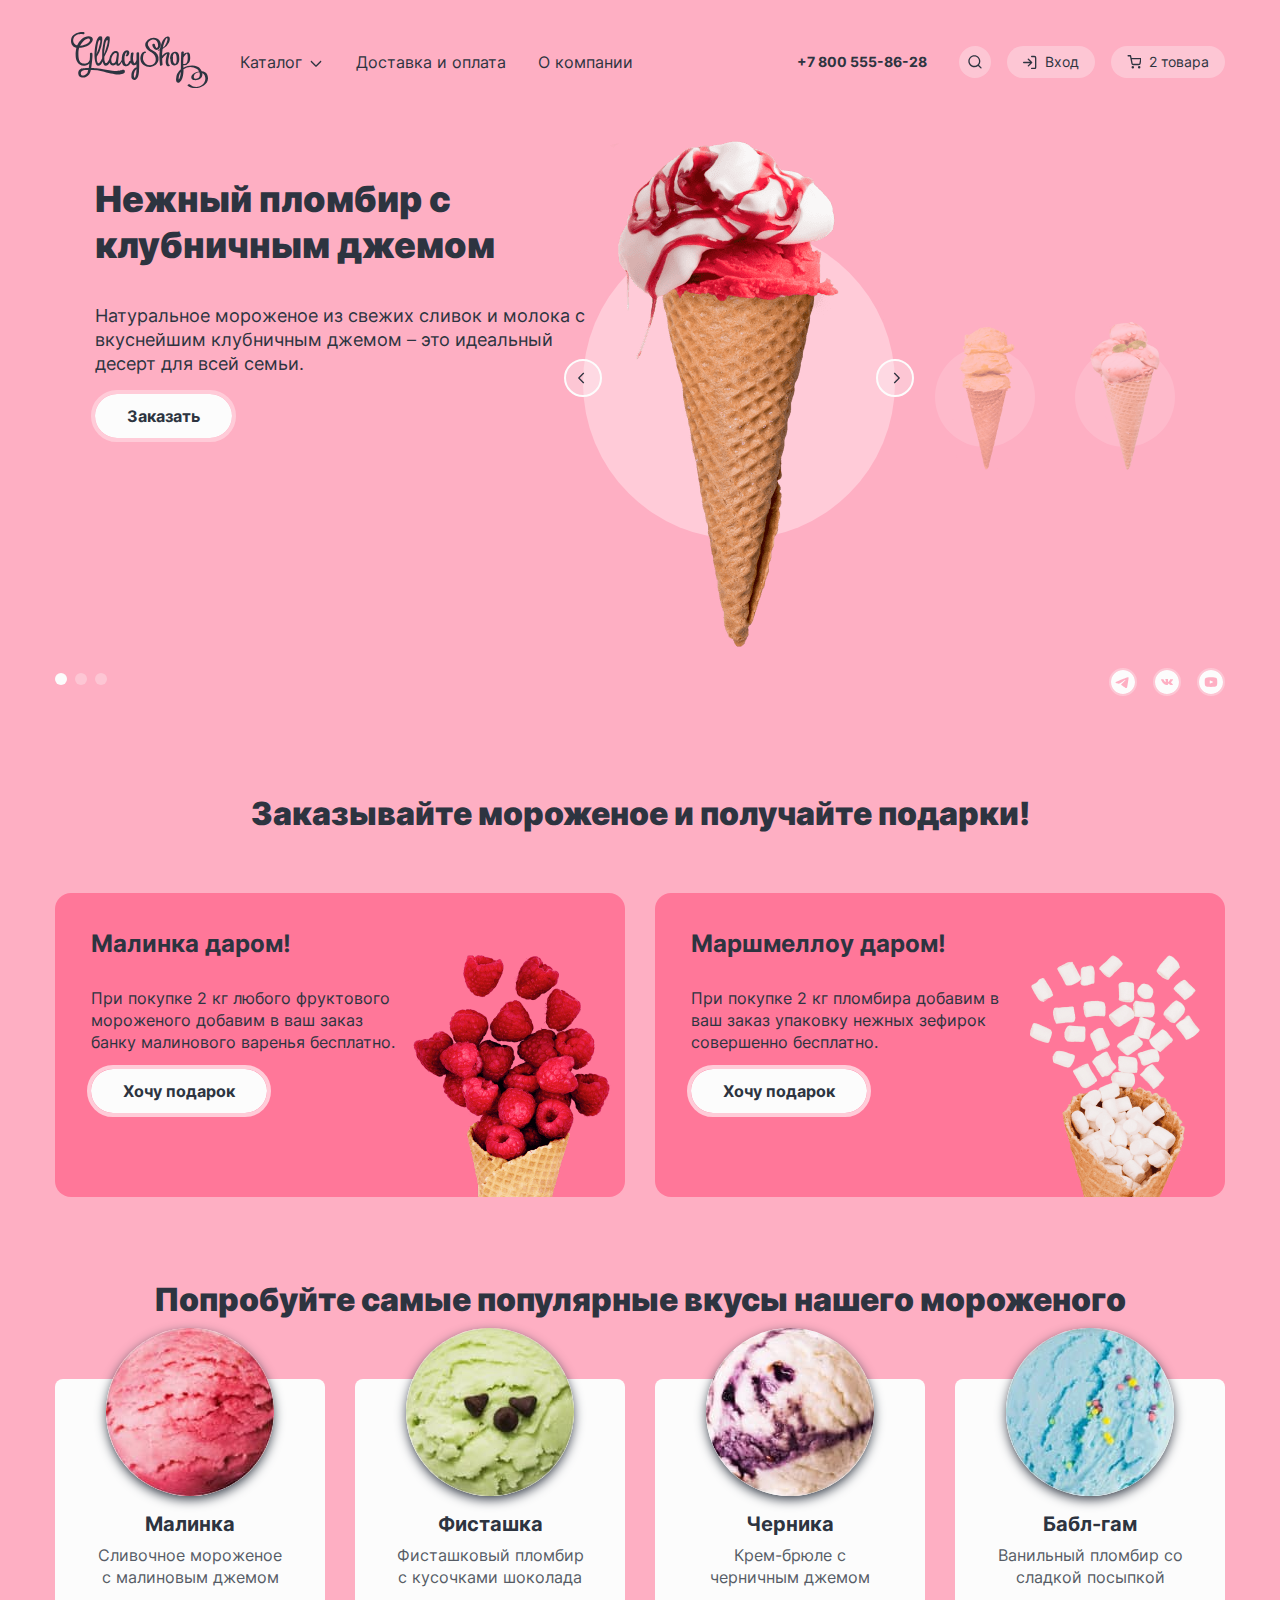
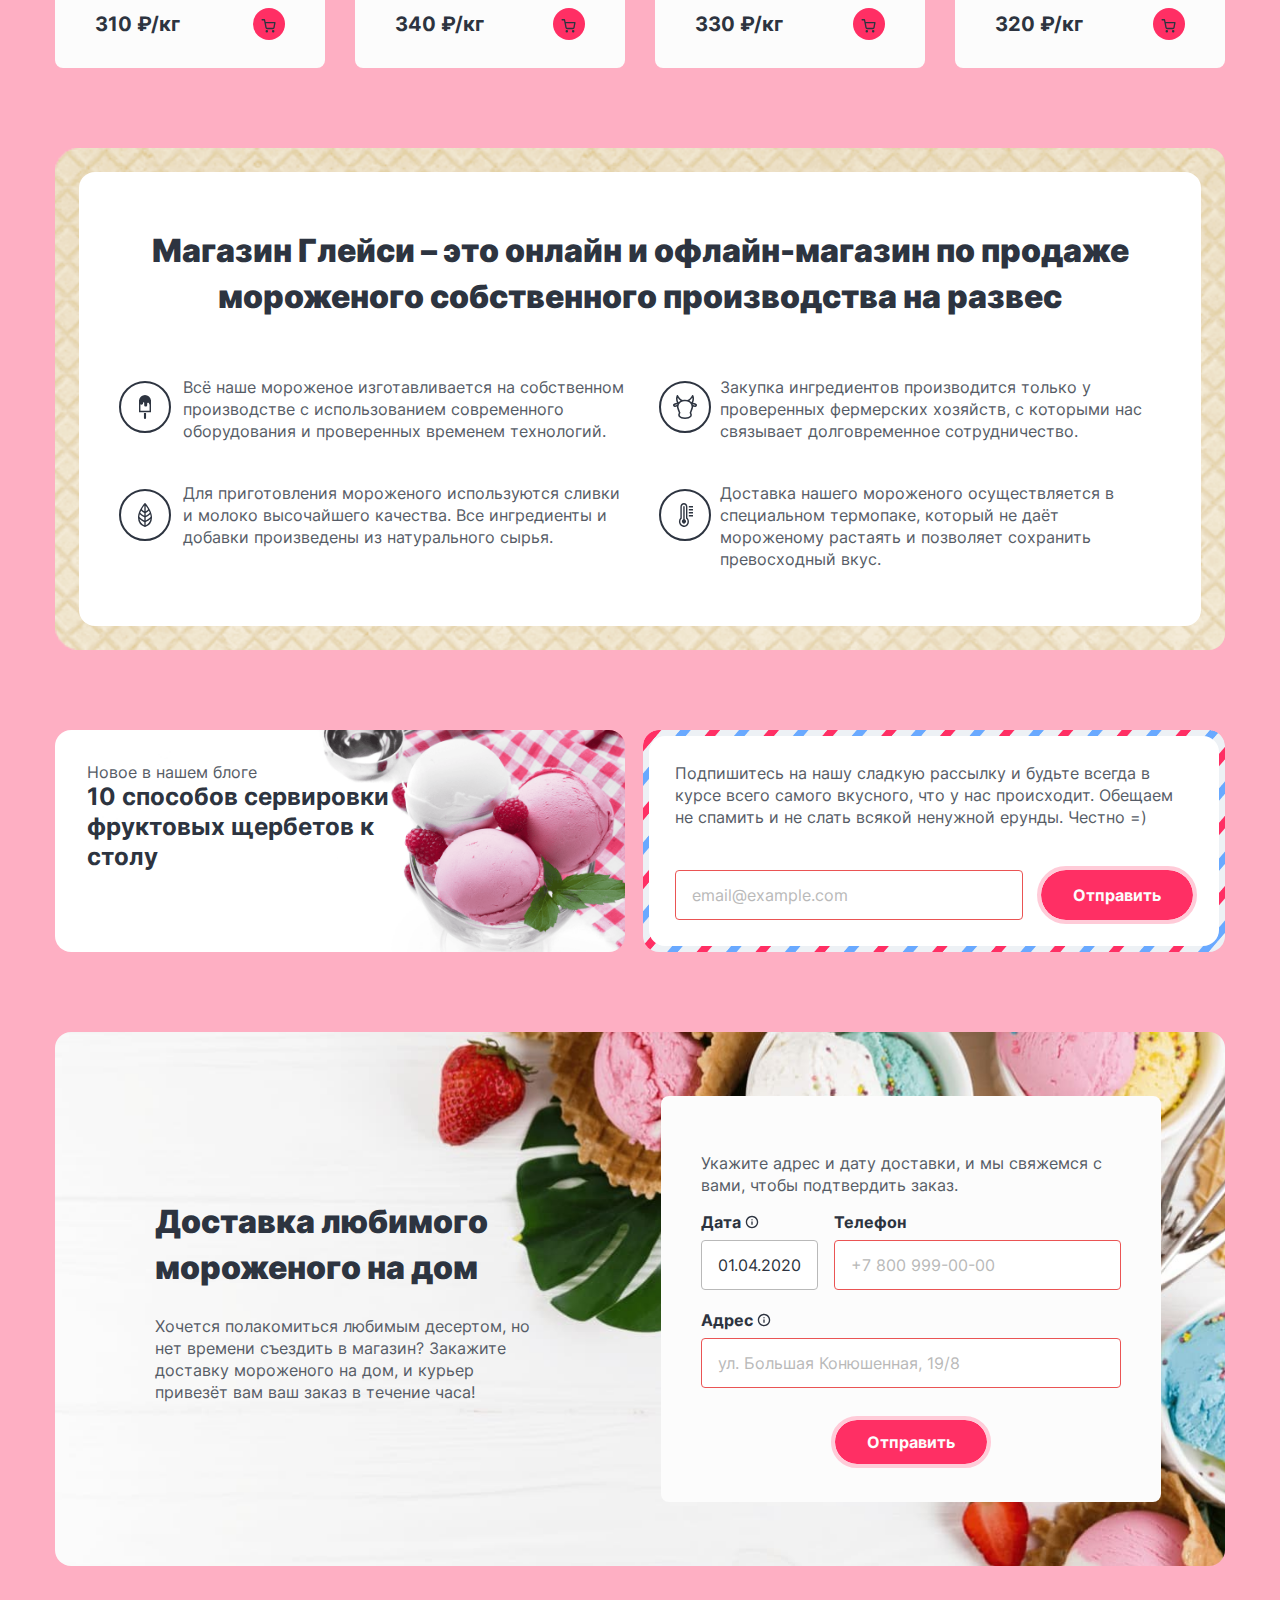
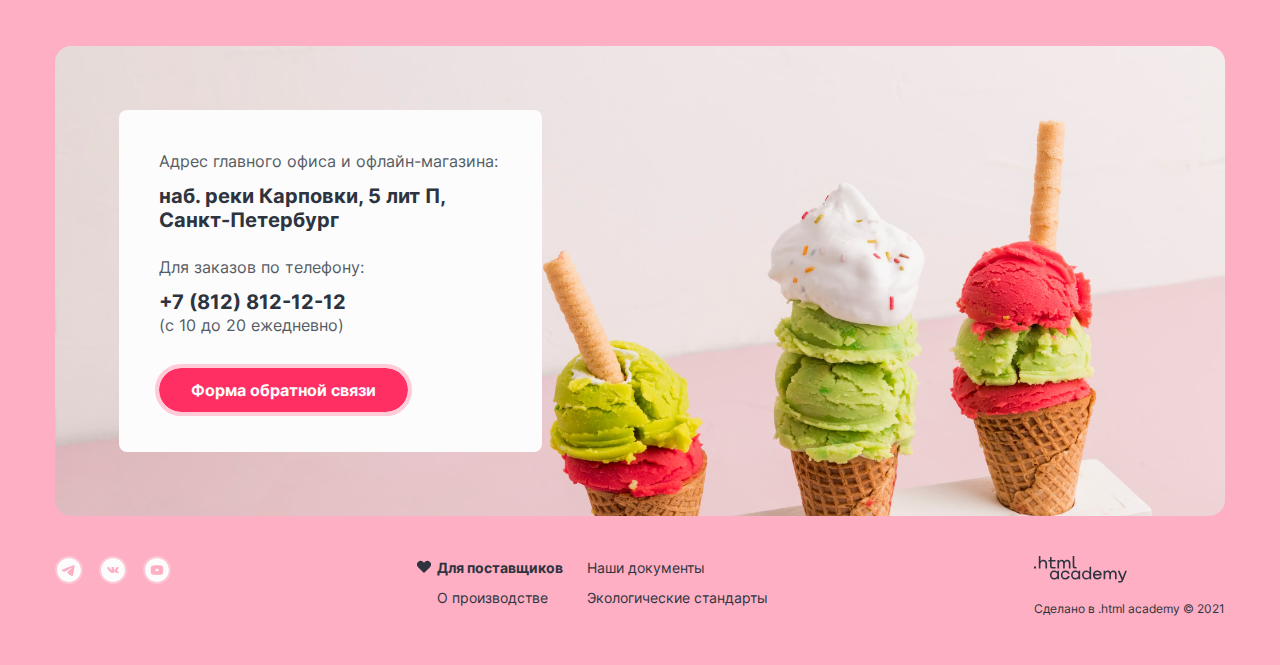
==== commit cc85915a: "Merge pull request #9 from Erilea/master" ====
--- a/index.html
+++ b/index.html
@@ -66,6 +66,26 @@
                 <span class="visually-hidden">Корзина.</span>
                 2 товара
               </a>
+              <div class="popup popup-basket">
+                <div class="popup-content">
+                  <h2 class="popup-title">Корзина</h2>
+                  <ul class="popup-basket-list">
+                    <li class="basket-item">
+                      <img class="basket-item-image" src="./images/catalog/raspberry.jpg" alt="Мороженое с малиной." width="46" height="46">
+                      <div class="basket-item-wrap">
+                        <p class="basket-item-title">Малинка</p>
+                        <p class="basket-item-cost">1 кг х 310 ₽</p>
+                      </div>
+                      <p class="basket-item-price">310 ₽</p>
+                      <button type="button" class="basket-item-button button"></button>
+                    </li>
+                  </ul>
+                  <div class="basket-order">
+                    <button class="button pink-button order-button">Оформить заказ</button>
+                    <p class="basket-order-price">Итого: 790 ₽</p>
+                  </div>
+                </div>
+              </div>
             </li>
           </ul>
         </nav>
@@ -204,7 +224,7 @@
                   <div class="product-card-buy-wrap">
                     <b class="product-card-cost">310 ₽/кг</b>
                     <a class="product-card-buy" href="#">
-                      <svg aria-hidden="true" focusable="false" width="15" height="14" fill="none" xmlns="http://www.w3.org/2000/svg">
+                      <svg class="buy-basket" aria-hidden="true" focusable="false" width="15" height="14" fill="none" xmlns="http://www.w3.org/2000/svg">
                         <path fill-rule="evenodd" clip-rule="evenodd" d="M1.167.108a.667.667 0 1 0 0 1.333h1.77l.468 2.336a.664.664 0 0 0 .011.053l.967 4.833a1.826 1.826 0 0 0 1.819 1.47h5.62a1.826 1.826 0 0 0 1.819-1.47l.001-.005.927-4.861a.667.667 0 0 0-.655-.792H4.611L4.138.644a.667.667 0 0 0-.654-.536H1.167ZM5.69 8.402l-.813-4.064h8.23l-.775 4.067a.492.492 0 0 1-.492.395H6.183a.492.492 0 0 1-.492-.397Zm-1.134 3.961a1.246 1.246 0 1 1 2.492 0 1.246 1.246 0 0 1-2.492 0Zm6.374 0a1.246 1.246 0 1 1 2.491 0 1.246 1.246 0 0 1-2.491 0Z" fill="#2D3440"/>
                       </svg>
                       <span class="visually-hidden">В корзину.</span>
--- a/styles/styles.css
+++ b/styles/styles.css
@@ -153,18 +153,22 @@
   text-decoration: none;
 }
 
-.navigation-link:hover:not(:first-child) {
+.navigation-item {
+  position: relative;
+}
+
+.navigation-item:hover:not(:first-child) {
   background-color: rgba(252, 252, 252, 0.5);
   border-radius: 30px;
 }
 
-.navigation-link:focus:not(:first-child) {
+.navigation-item:focus:not(:first-child) {
   background-color: rgba(252, 252, 252, 0.5);
   border: solid #2D3440 2px;
   border-radius: 30px;
 }
 
-.navigation-link:active:not(:first-child) {
+.navigation-item:active:not(:first-child) {
   background-color: #FCFCFC;
   border-radius: 30px;
 }
@@ -204,7 +208,6 @@
   margin-right: 16px;
 }
 
-
 .navigation-link-phone {
   font-weight: 700;
   line-height: 20px;
@@ -227,6 +230,95 @@
 
 .navigation-link-search {
   padding: 16px;
+}
+
+/*PopUp*/
+.popup {
+  position: absolute;
+  top: 40px;
+  right: 0;
+  z-index: 1;
+  box-sizing: border-box;
+  width: 300px;
+  min-width: 288px;
+  min-height: 96px;
+  background-color: #FCFCFC;
+  border-radius: 4px;
+  padding: 48px;
+  box-shadow: 0 15px 40px rgba(45, 52, 64, 0.12);
+  display: none;
+}
+
+.popup-content {
+  height: 100%;
+}
+
+.popup-title {
+  font-weight: 700;
+  font-size: 24px;
+  line-height: 30px;
+  margin: 0;
+  margin-bottom: 32px;
+}
+
+.popup-basket {
+  width: 441px;
+}
+
+.popup-basket-list {
+  margin: 0;
+  padding: 0;
+  list-style-type: none;
+}
+
+.basket-item {
+  display: grid;
+  grid-template-columns: 46px 1fr 100px 16px;
+  gap: 16px 24px;
+}
+
+.basket-item-title {
+  font-weight: 700;
+  font-size: 18px;
+  line-height: 22px;
+  align-self: center;
+}
+
+.basket-item-cost {
+  font-size: 14px;
+  line-height: 20px;
+  color: #B9B9B9;
+}
+
+.basket-item-price {
+  font-weight: 700;
+  font-size: 18px;
+  align-self: center;
+}
+
+.basket-item-image {
+  width: 46px;
+  height: 46px;
+}
+
+.basket-item-button {
+  background-image: url("../images/icons/delete.svg");
+  background-repeat: no-repeat;
+  background-position: 50% 50%;
+  border: none;
+  outline: none;
+}
+
+.basket-order {
+  display: flex;
+  justify-content: space-between;
+  padding-top: 32px;
+  border-top: 1px solid #E7E7E7;
+}
+
+.basket-order-price {
+  font-weight: 700;
+  font-size: 18px;
 }
 
 /*Container*/
@@ -536,12 +628,43 @@
   line-height: 24px;
 }
 
-/*Временная подложка для визуализации*/
 .product-card-buy {
   width: 32px;
   height: 32px;
+  padding: 8px;
+  box-sizing: border-box;
   background-color: #FF2F64;
+  fill: #FCFCFC;
   border-radius: 50%;
+}
+
+.product-card-buy:hover {
+  background: rgba(252, 252, 252, 0.3);
+  border: 2px solid #FF2F64;
+}
+
+.product-card-buy:active {
+  background: #FFCBD8;
+  border: 2px solid #FF2F64;
+}
+
+.product-card-buy:focus {
+  border: 2px solid #2D3440;
+}
+
+.product-card-buy:focus {
+  border: 2px solid #2D3440;
+  fill: #FCFCFC;
+}
+
+.product-card-buy:focus {
+  border: 2px solid #2D3440;
+  fill: #FCFCFC;
+}
+
+.product-card-buy:disabled {
+  background-color: #B9B9B9;
+  fill: #565C66;
 }
 
 /*SEO*/
@@ -561,14 +684,64 @@
 }
 
 .seo-text-wrap {
+  position: relative;
   display: grid;
-  grid-template-columns: 442px 442px;
+  grid-template-columns: 505px 505px;
   gap: 40px 32px;
 }
 
 .seo-text {
   color: #565C66;
   margin: 0;
+  padding-left: 64px;
+}
+
+.seo-text:first-child::before {
+  content: "";
+  position: absolute;
+  left: 0;
+  top: 5px;
+  width: 48px;
+  height: 48px;
+  background: url("..//images/icons/ice-cream.svg") no-repeat 50%;
+  border: 2px solid #2D3440;
+  border-radius: 50%;
+}
+
+.seo-text:nth-child(2)::before {
+  content: "";
+  position: absolute;
+  left: 540px;
+  top: 5px;
+  width: 48px;
+  height: 48px;
+  background: url("..//images/icons/cow.svg") no-repeat 50%;
+  border: 2px solid #2D3440;
+  border-radius: 50%;
+}
+
+.seo-text:nth-child(3)::before {
+  content: "";
+  position: absolute;
+  left: 0;
+  top: 113px;
+  width: 48px;
+  height: 48px;
+  background: url("..//images/icons/leaf.svg") no-repeat 50%;
+  border: 2px solid #2D3440;
+  border-radius: 50%;
+}
+
+.seo-text:last-child::before {
+  content: "";
+  position: absolute;
+  left: 540px;
+  top: 113px;
+  width: 48px;
+  height: 48px;
+  background: url("..//images/icons/thermometer.svg") no-repeat 50%;
+  border: 2px solid #2D3440;
+  border-radius: 50%;
 }
 
 /*Wrap*/
@@ -907,20 +1080,29 @@
   margin: 0;
   margin-bottom: 16px;
   list-style-type: none;
+  position: relative;
 }
 
 .breadcrumbs-link {
+  display: block;
   font-weight: 700;
   font-size: 14px;
   line-height: 20px;
   color: inherit;
   text-decoration: none;
-  margin-right: 28px;
+}
+
+.breadcrumbs-item:not(:last-of-type) {
+  padding-right: 28px;
+  background: url("../images/icons/chevrons.svg") no-repeat 90% 50%;
 }
 
 .breadcrumbs-item:last-of-type {
   text-decoration: underline;
-}
+  padding-right: 0;
+  background: none;
+}
+
 
 /*Title*/
 .inner-header {
@@ -944,14 +1126,22 @@
 
 .catalog-filter-group {
   border: none;
+  margin: 0;
+  margin-right: 24px;
+}
+
+.catalog-filter-group:last-of-type {
+  margin-right: 0;
 }
 
 .filter-field {
   background-color: rgba(252, 252, 252, 0.3);
   border-radius: 20px;
+  border: none;
 }
 
 .catalog-filter-title {
+  position: relative;
   font-size: 14px;
   line-height: 20px;
 }
@@ -961,22 +1151,39 @@
   padding: 0;
   margin: 0;
   list-style-type: none;
+}
+
+.catalog-filter-item:not(:last-child) {
+  margin-right: 16px;
+}
+
+.catalog-filter-label {
+  display: flex;
+  margin-right: 5px;
+}
+
+/*Sort*/
+.filter-field-select {
+  padding: 8px 36px 8px 16px;
+  background-image: url("../images/icons/arrow.svg");
+  background-repeat: no-repeat;
+  background-position: right 16px center;
+  appearance: none;
 }
 
 /* Range */
 .range {
   width: 196px;
+  padding: 10px 16px;
 }
 
 .range-wrapper-inputs {
   display: flex;
   justify-content: center;
   margin-bottom: 8px;
-}
-
-.catalog-filter-label {
-  display: flex;
-  margin-right: 5px;
+  position: absolute;
+  top: 0;
+  left: 45px;
 }
 
 .range-input {
@@ -998,7 +1205,8 @@
 .range-scale {
   position: relative;
   height: 2px;
-  margin-bottom: 16px;
+  margin-bottom: 5px;
+  margin-top: 5px;
   background-color: rgba(86, 92, 102, 0.3);
 }
 
@@ -1039,13 +1247,92 @@
 
 .toggle-max {
   top: -7px;
-  right: 66px;
-}
-
+  right: -12px;
+}
+
+/*Radio*/
+.filter-field-radio {
+  padding: 8px 24px;
+}
+
+/*Checkbox*/
+.filter-field-checkbox {
+  padding: 10px 24px;
+}
+
+/* Control */
+.control {
+  position: relative;
+  display: block;
+  padding-left: 24px;
+}
+
+/* Mark */
+.control-mark {
+  position: absolute;
+  top: 4px;
+  left: 0;
+  width: 16px;
+  height: 16px;
+}
+
+.control-input[type="checkbox"] + .control-mark::before {
+  position: absolute;
+  width: 16px;
+  height: 16px;
+  background: url("../images/icons/empty.svg");
+  content: "";
+}
+
+.control:hover .control-mark-checkbox {
+  fill: #FCFCFC;
+}
+
+.control-input:disabled + .control-mark-checkbox {
+  fill-opacity: 0.4;
+}
+
+.control-input[type="checkbox"]:checked + .control-mark-checkbox::before {
+  display: none;
+}
+
+.control-input[type="checkbox"]:checked + .control-mark-checkbox::after {
+  position: absolute;
+  width: 16px;
+  height: 16px;
+  background: url("../images/icons/checked.svg");
+  content: "";
+}
+
+.control-label {
+  font-size: 14px;
+  line-height: 20px;
+}
+
+.control-input[type="radio"] + .control-mark {
+  background: url("../images/icons/radio.svg");
+}
+
+.control-input[type="radio"]:checked + .control-mark::before {
+  position: absolute;
+  top: 4px;
+  left: 4px;
+  width: 8px;
+  height: 8px;
+  background-color: #2D3440;
+  border-radius: 50%;
+  content: "";
+}
+
+/*Filter button*/
 .filter-button {
   background: rgba(252, 252, 252, 0.3);
   border-radius: 20px;
   outline: solid 2px #FCFCFC;
+  padding: 8px 32px;
+  margin-left: 16px;
+  font-size: 14px;
+  align-self: center;
 }
 
 .filter-button:hover {
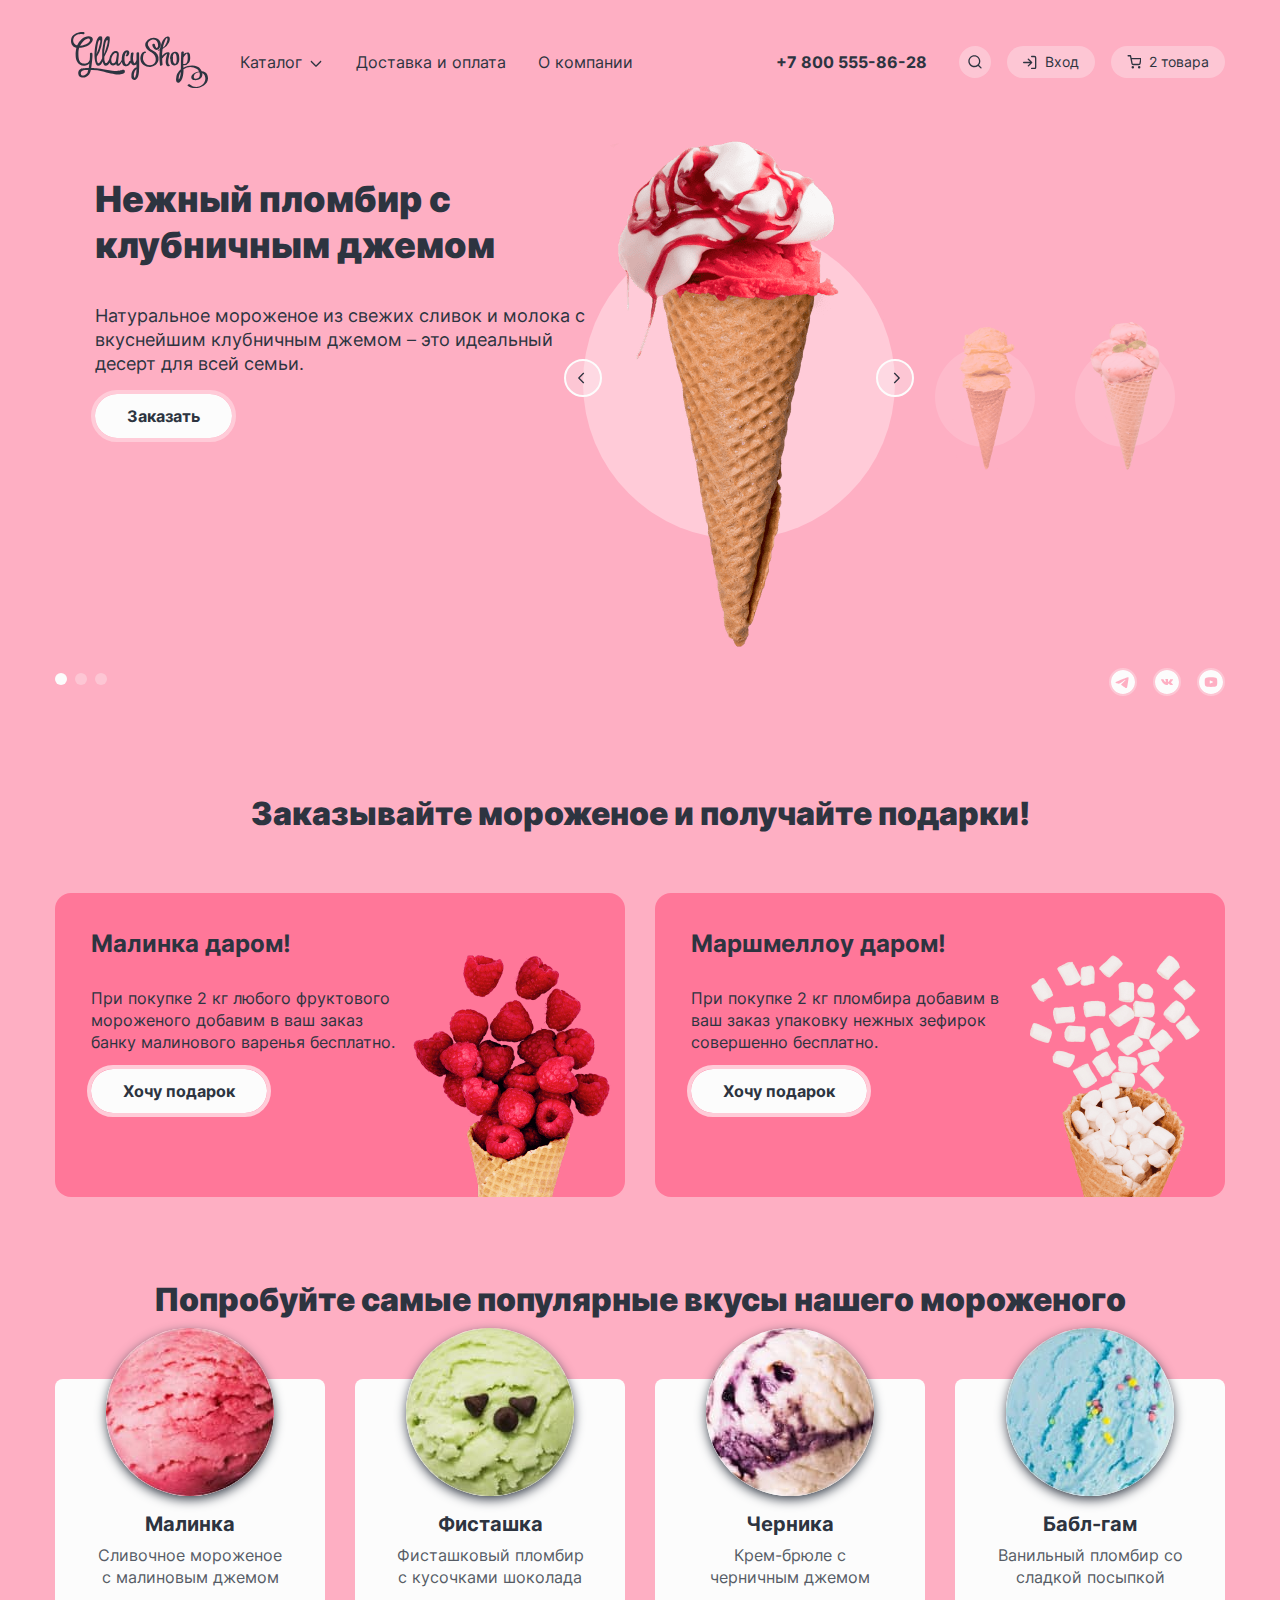
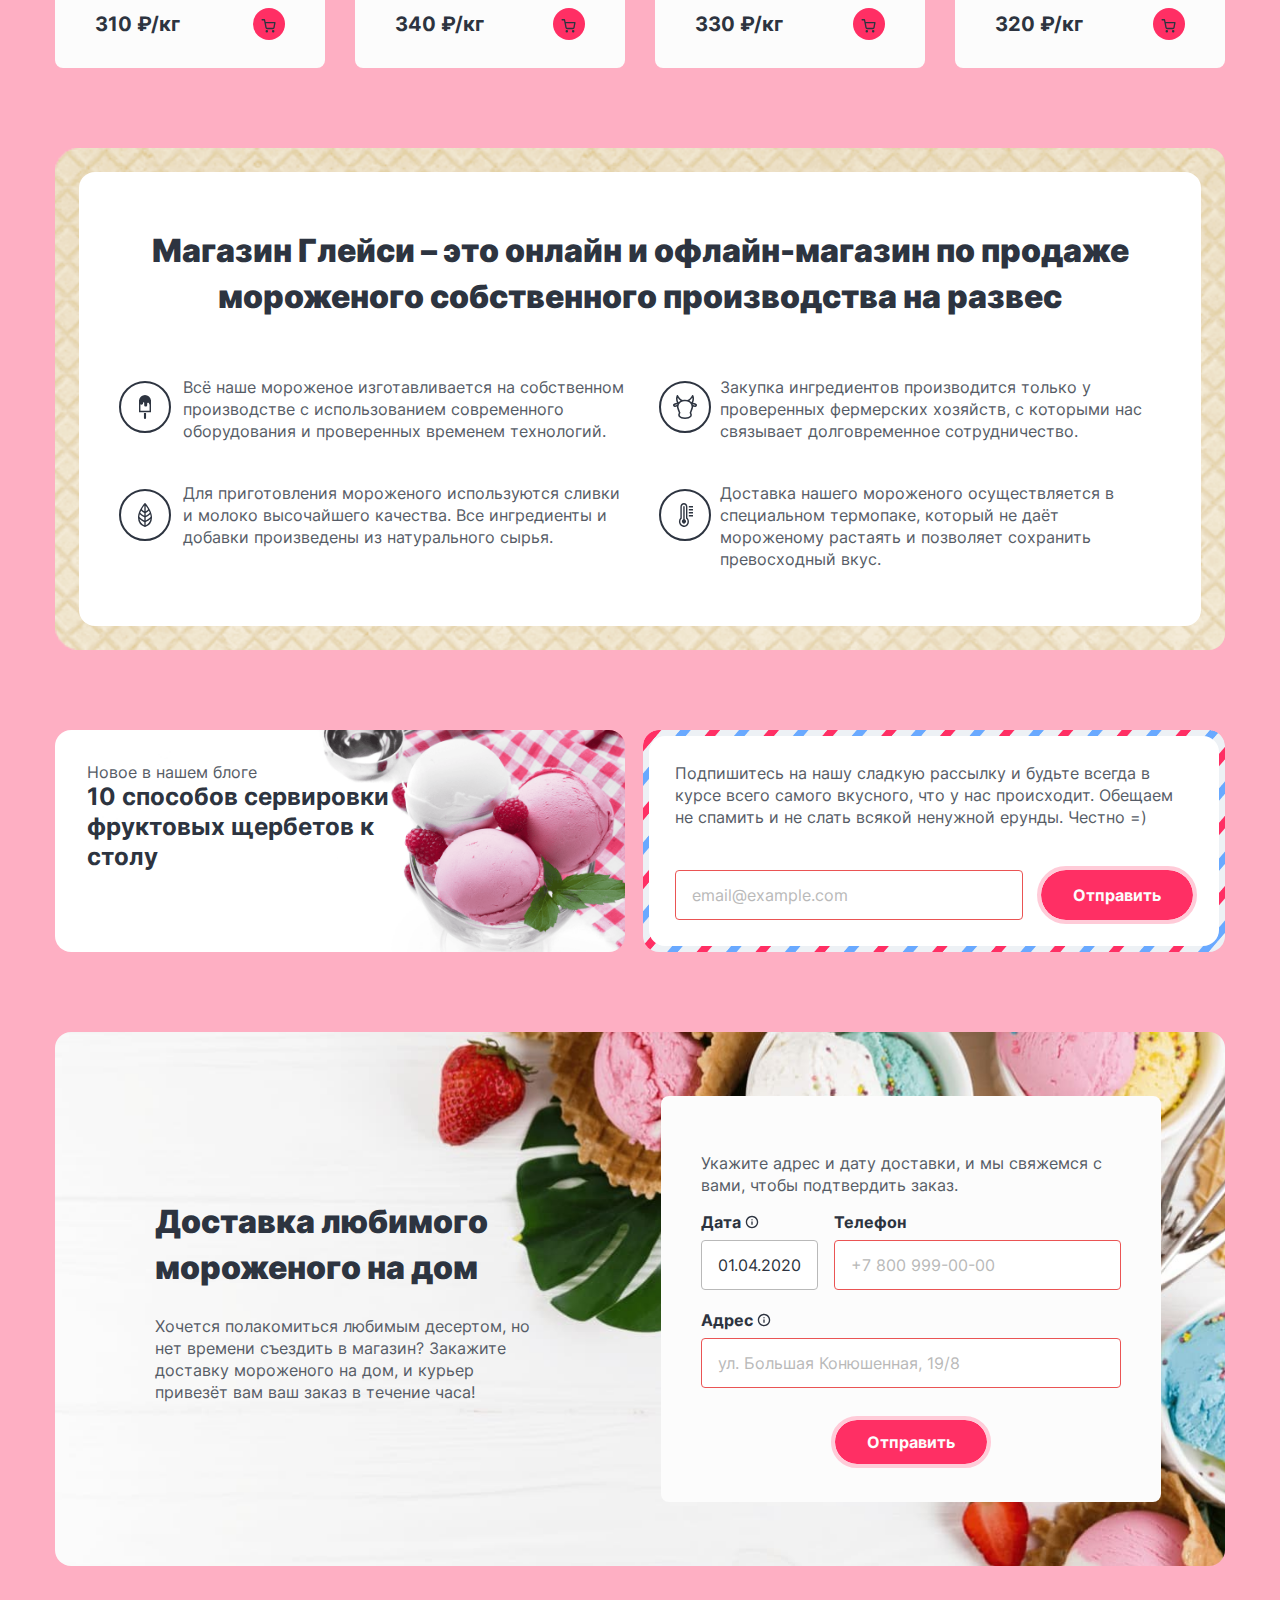
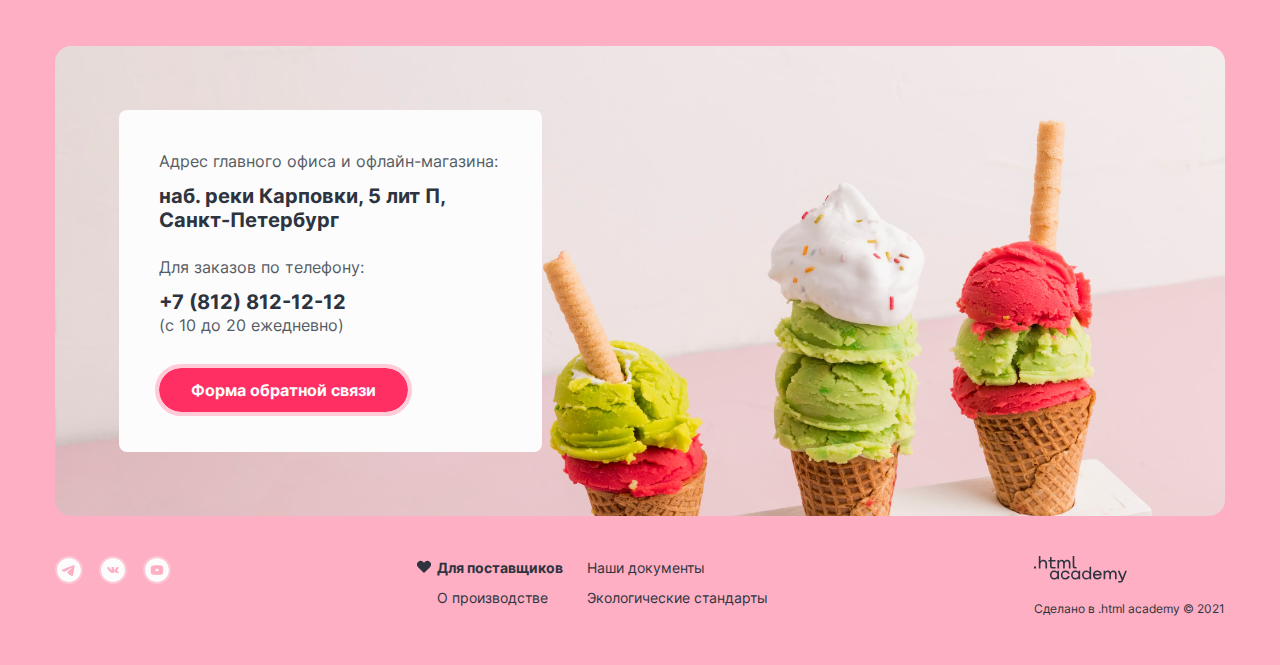
==== commit 141bbac1: "Убирает заком.код, делает телефон ссылкой, proj-04, html-03" ====
--- a/index.html
+++ b/index.html
@@ -373,7 +373,7 @@
                 <p class="feedback-text">Адрес главного офиса и офлайн-магазина:</p>
                 <p class="feedback-strong">наб. реки Карповки, 5 лит П, Санкт-Петербург</p>
                 <p class="feedback-text">Для заказов по телефону:</p>
-                <p class="feedback-strong">+7 (812) 812-12-12</p>
+                <p class="feedback-strong"><a class="feedback-phone" href="tel:+78128121212">+7 (812) 812-12-12</a></p>
                 <p class="feedback-text">(с 10 до 20 ежедневно)</p>
               </address>
               <button class="button pink-button feedback-button" type="button">Форма обратной связи</button>
--- a/styles/styles.css
+++ b/styles/styles.css
@@ -70,7 +70,7 @@
   padding: 12px 32px;
   border-radius: 26px;
   border: 0;
-  outline: solid 4px #ffcbd8;
+  outline: solid 4px #FFCBD8;
   cursor: pointer;
 }
 
@@ -210,6 +210,7 @@
 
 .navigation-link-phone {
   font-weight: 700;
+  font-size: 16px;
   line-height: 20px;
 }
 
@@ -535,8 +536,6 @@
 }
 
 .banner-text {
-  /*margin: 36px;
-  margin-right: 0;*/
   width: 328px;
 }
 
@@ -984,6 +983,11 @@
   margin-bottom: 24px;
 }
 
+.feedback-phone {
+  color: inherit;
+  text-decoration: none;
+}
+
 /*Footer*/
 .page-footer-container {
   display: flex;
@@ -1165,6 +1169,8 @@
 /*Sort*/
 .filter-field-select {
   padding: 8px 36px 8px 16px;
+  font-size: 14px;
+  line-height: 20px;
   background-image: url("../images/icons/arrow.svg");
   background-repeat: no-repeat;
   background-position: right 16px center;
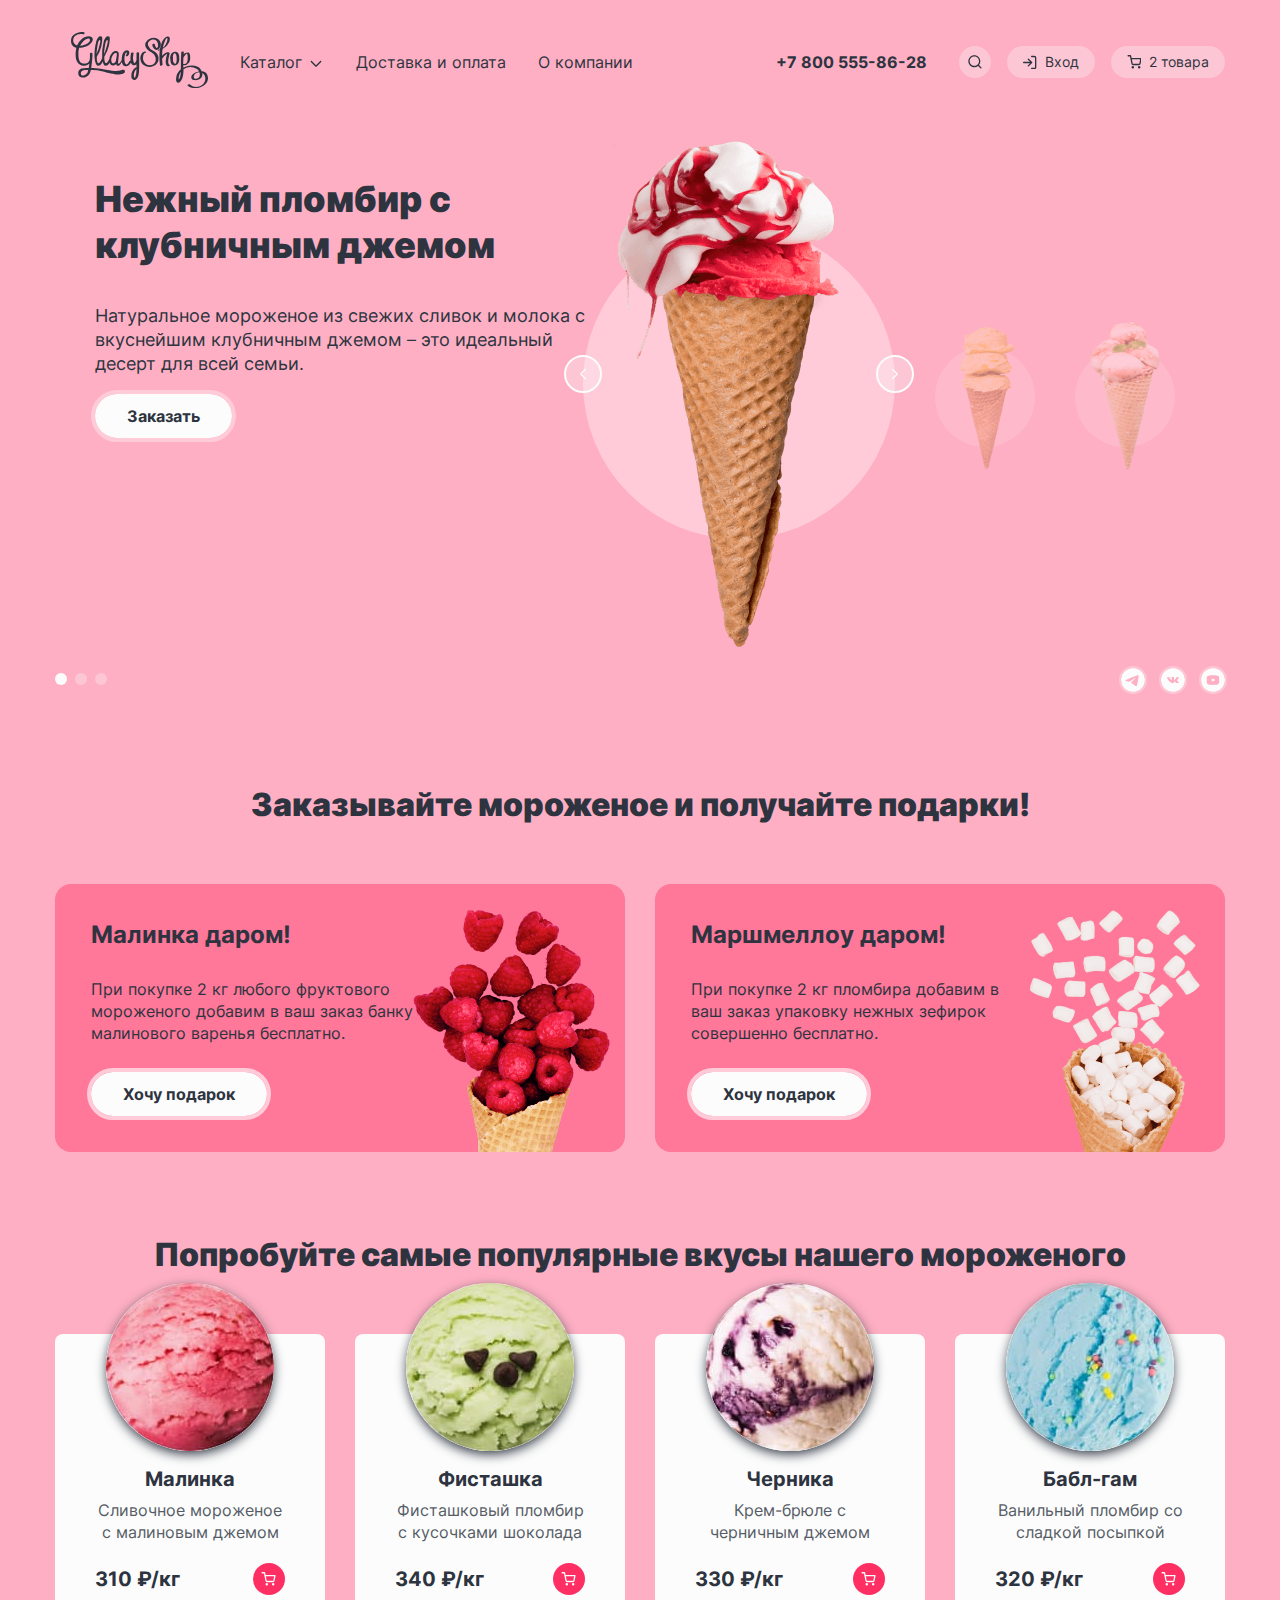
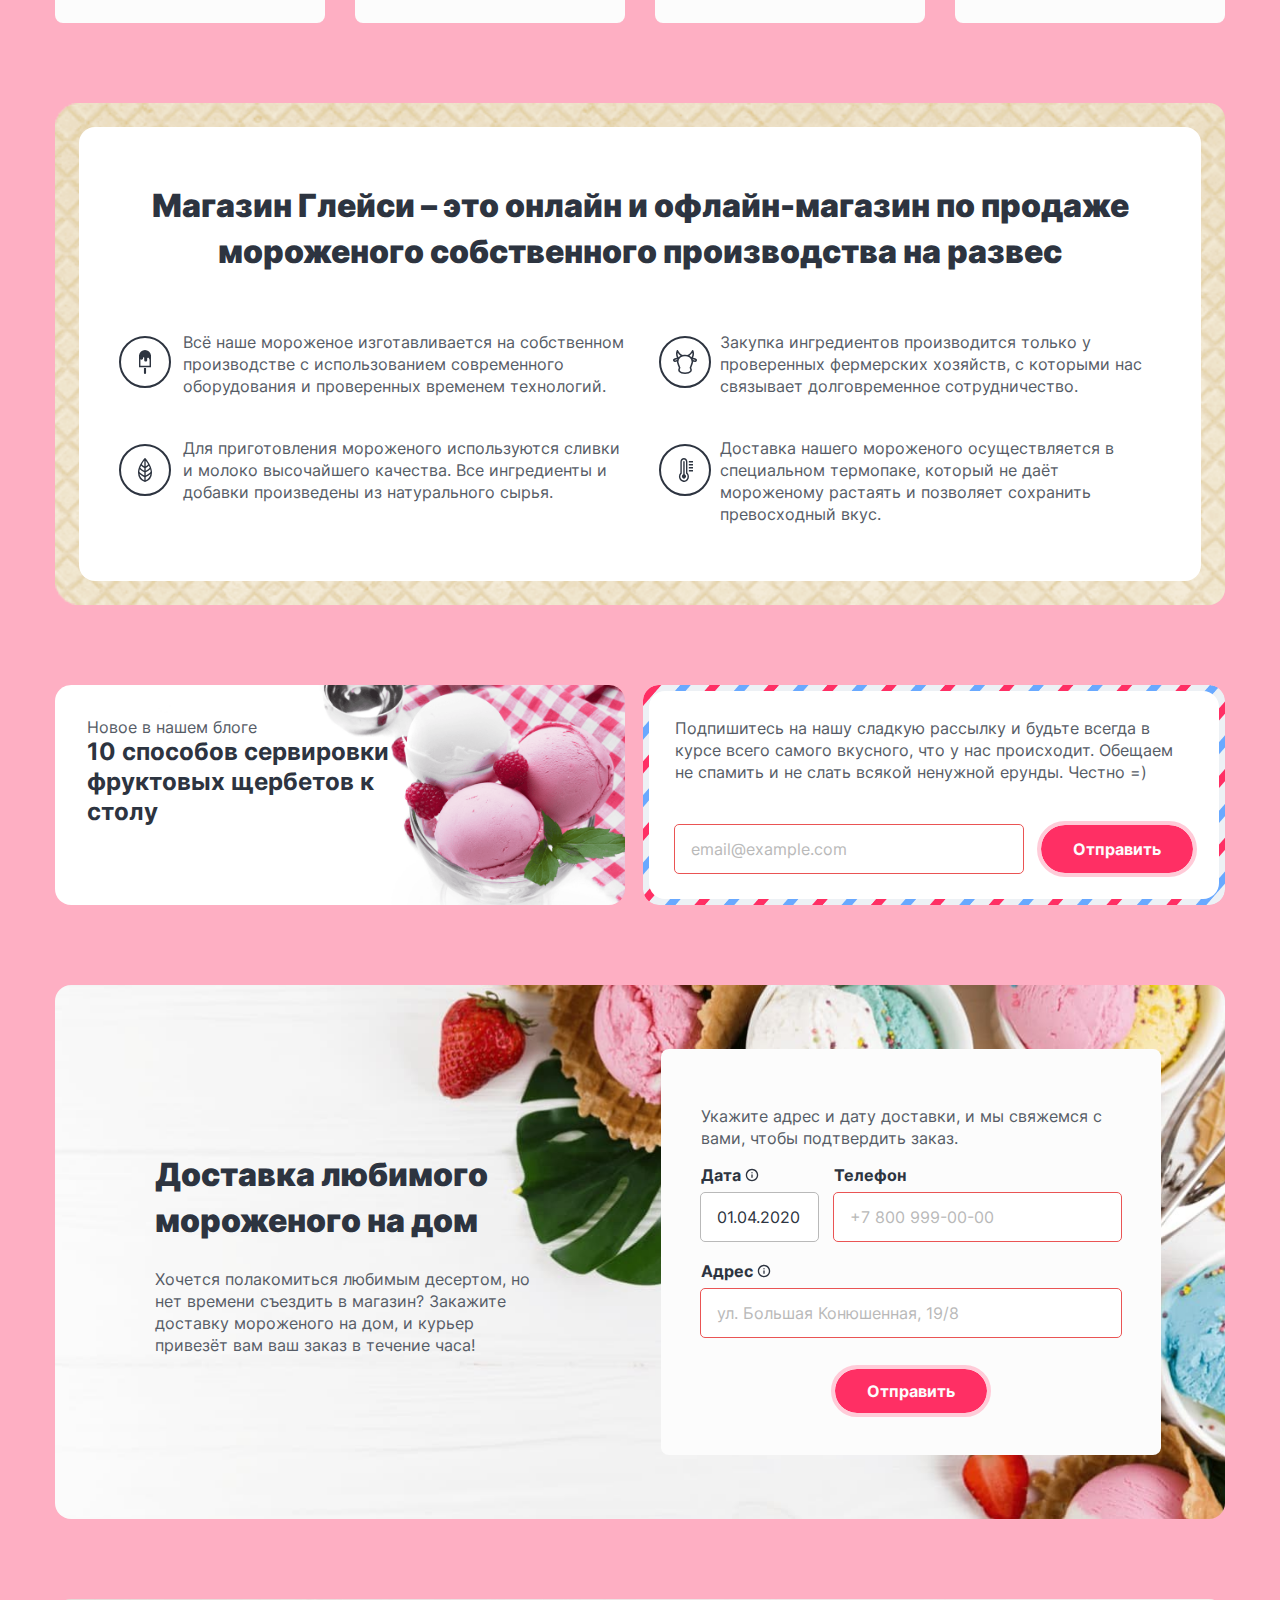
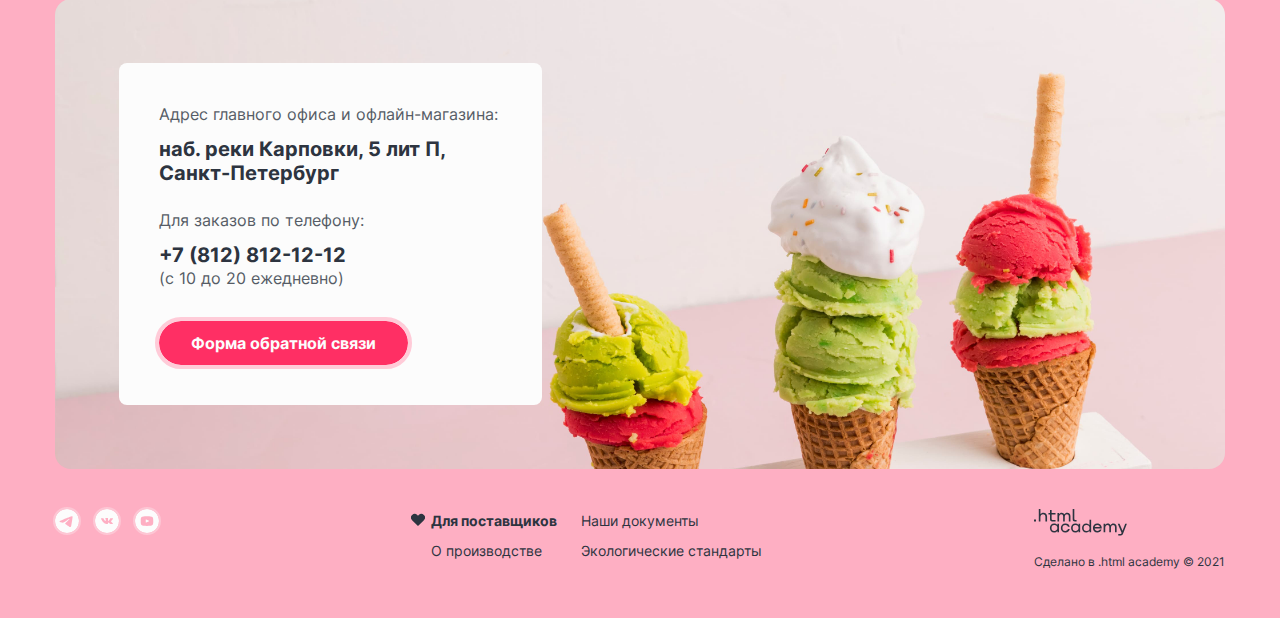
==== commit 018cc678: "test-06" ====
--- a/index.html
+++ b/index.html
@@ -131,8 +131,17 @@
             </ul>
             <div class="slider-control">
               <button class="slider-button slider-prev" type="button">
-                <span class="visually-hidden">Назад.</span></button>
-              <button class="slider-button slider-next" type="button"><span class="visually-hidden">Вперед.</span></button>
+                <svg width="16" height="17" xmlns="http://www.w3.org/2000/svg">
+                  <path fill-rule="evenodd" clip-rule="evenodd" d="M3.80812 7.0532c-.26035-.26035-.68246-.26035-.94281 0-.26035.26035-.26035.68246 0 .94281l4.66034 4.66039a.92223.92223 0 0 0 .00624.0063c.1307.1307.30215.1958.47345.1952.16996-.0005.33977-.0655.46944-.1952a.91567.91567 0 0 0 .00621-.0063l4.66041-4.66039c.2603-.26035.2603-.68246 0-.94281-.2604-.26035-.6825-.26035-.9428 0l-4.19526 4.1952-4.19522-4.1952Z"/>
+                </svg>
+                <span class="visually-hidden">Назад.</span>
+              </button>
+              <button class="slider-button slider-next" type="button">
+                <svg width="16" height="17" xmlns="http://www.w3.org/2000/svg">
+                  <path fill-rule="evenodd" clip-rule="evenodd" d="M3.80812 7.0532c-.26035-.26035-.68246-.26035-.94281 0-.26035.26035-.26035.68246 0 .94281l4.66034 4.66039a.92223.92223 0 0 0 .00624.0063c.1307.1307.30215.1958.47345.1952.16996-.0005.33977-.0655.46944-.1952a.91567.91567 0 0 0 .00621-.0063l4.66041-4.66039c.2603-.26035.2603-.68246 0-.94281-.2604-.26035-.6825-.26035-.9428 0l-4.19526 4.1952-4.19522-4.1952Z"/>
+                </svg>
+                <span class="visually-hidden">Вперед.</span>
+              </button>
             </div>
             <div class="slider-footer">
               <ol class="slider-pagination">
@@ -155,28 +164,16 @@
               <ul class="social-media">
                 <li class="social-media-item">
                   <a class="social-media-link social-media-tg" href="https://t.me/htmlacademy">
-                    <svg aria-hidden="true" focusable="false" width="28" height="28" fill="none" xmlns="http://www.w3.org/2000/svg">
-                      <path fill-rule="evenodd" clip-rule="evenodd" d="M26 14c0 6.627-5.373 12-12 12S2 20.627 2 14 7.373 2 14 2s12 5.373 12 12Zm-11.57-3.141c-1.167.485-3.5 1.49-6.998 3.014-.568.226-.866.447-.893.663-.046.366.412.51 1.034.705.085.027.173.054.263.084.613.199 1.437.432 1.865.441.389.008.823-.152 1.302-.48 3.268-2.207 4.955-3.322 5.061-3.346.075-.017.179-.039.249.024.07.062.063.18.056.212-.046.193-1.84 1.862-2.77 2.726-.29.269-.495.46-.537.504-.094.097-.19.19-.282.279-.57.548-.996.96.024 1.632.49.323.882.59 1.273.856.427.291.853.581 1.405.943.14.092.274.187.405.28.497.355.944.673 1.496.623.32-.03.652-.331.82-1.23.397-2.126 1.179-6.73 1.36-8.628a2.1122 2.1122 0 0 0-.02-.472.5056.5056 0 0 0-.172-.325c-.143-.117-.365-.142-.465-.14-.451.008-1.143.249-4.476 1.635Z" fill="#FCFCFC"/>
-                      <rect x="1" y="1" width="26" height="26" rx="13" stroke="#FCFCFC" stroke-opacity=".3" stroke-width="2"/>
-                    </svg>
                     <span class="visually-hidden">Telegram.</span>
                   </a>
                 </li>
                 <li class="social-media-item">
                   <a class="social-media-link social-media-vk" href="https://vk.com/htmlacademy">
-                    <svg aria-hidden="true" focusable="false" width="28" height="28" fill="none" xmlns="http://www.w3.org/2000/svg">
-                      <path fill-rule="evenodd" clip-rule="evenodd" d="M26 14c0 6.6274-5.3726 12-12 12-6.62742 0-12-5.3726-12-12C2 7.37258 7.37258 2 14 2c6.6274 0 12 5.37258 12 12Zm-11.4116 2.9749h-.7173s-1.5826.0835-2.9763-1.1882c-1.51994-1.3872-2.86231-4.1397-2.86231-4.1397s-.07738-.1805.00668-.2677c.09449-.0981.35189-.1044.35189-.1044l1.71464-.0098s.1616.0237.2772.0981c.0953.0614.1488.1762.1488.1762s.2771.6142.6441 1.1699c.7163 1.0849 1.05 1.3222 1.2932 1.2059.3543-.1694.2481-1.5336.2481-1.5336s.0065-.4951-.1784-.7156c-.1432-.1709-.4133-.2207-.5325-.2347-.0965-.0113.0619-.2076.2671-.2957.3086-.1325.8535-.1401 1.4973-.1342.5016.0044.6459.0318.8421.0734.455.0963.4409.4048.4102 1.0706-.0091.199-.0197.4298-.0197.6964 0 .06-.002.1239-.0041.1897-.0106.341-.0228.7314.2333.8765.1313.0742.4525.0111 1.256-1.1847.3809-.5667.6665-1.2331.6665-1.2331s.0624-.1187.1593-.1697c.0992-.052.233-.036.233-.036l1.8043-.0099s.5422-.0566.63.1578c.092.2252-.2027.7509-.9398 1.612-.6954.8123-1.0357 1.1143-1.0089 1.3792.0199.1962.2411.3721.6687.72.8882.7225 1.1249 1.1019 1.1812 1.1921a.44744.44744 0 0 0 .0103.0162c.3975.5777-.4408.623-.4408.623l-1.6025.0195s-.3444.0599-.7976-.213c-.237-.1426-.4688-.3754-.6895-.5972-.3375-.3391-.6495-.6526-.9157-.5786-.4467.1242-.4326.9678-.4326.9678s.0032.1802-.0986.2761c-.1106.1045-.3273.1254-.3273.1254Z" fill="#FCFCFC"/>
-                      <rect x="1" y="1" width="26" height="26" rx="13" stroke="#FCFCFC" stroke-opacity=".3" stroke-width="2"/>
-                    </svg>
                     <span class="visually-hidden">Vkontakte.</span>
                   </a>
                 </li>
                 <li class="social-media-item">
                   <a class="social-media-link social-media-yt" href="https://www.youtube.com/user/htmlacademyru">
-                    <svg aria-hidden="true" focusable="false" width="28" height="28" fill="none" xmlns="http://www.w3.org/2000/svg">
-                      <path d="m16.0037 13.7913-2.8074-1.31c-.245-.1138-.4463.0137-.4463.2849v2.4676c0 .2712.2013.3987.4463.285l2.8062-1.3101c.2463-.1149.2462-.3024.0012-.4174ZM14 2C7.3725 2 2 7.3725 2 14s5.3725 12 12 12 12-5.3725 12-12S20.6275 2 14 2Zm0 16.875c-6.1425 0-6.25-.5537-6.25-4.875 0-4.32125.1075-4.875 6.25-4.875s6.25.55375 6.25 4.875c0 4.3213-.1075 4.875-6.25 4.875Z" fill="#FCFCFC"/>
-                      <rect x="1" y="1" width="26" height="26" rx="13" stroke="#FCFCFC" stroke-opacity=".3" stroke-width="2"/>
-                    </svg>
                     <span class="visually-hidden">Youtube.</span>
                   </a>
                 </li>
@@ -195,15 +192,13 @@
                   <p class="banner-description">При покупке 2 кг любого фруктового мороженого добавим в ваш заказ банку малинового варенья бесплатно.</p>
                   <a class="button button-gift" href="#">Хочу подарок</a>
                 </div>
-                <img class="banner-img" src="./images/promo-berries.png" width="219" height="268" alt="Вафельный рожок с малиной.">
               </div>
               <div class="banner">
                 <div class="banner-text">
                   <h3 class="banner-title">Маршмеллоу даром!</h3>
                   <p class="banner-description">При покупке 2 кг пломбира добавим в ваш заказ упаковку нежных зефирок совершенно бесплатно.</p>
-                  <a class="button" href="#">Хочу подарок</a>
-                </div>
-                <img class="banner-img" src="./images/promo-marshmellow.png" width="219" height="268" alt="Вафельный рожок с маршмеллоу.">
+                  <a class="button button-gift" href="#">Хочу подарок</a>
+                </div>
               </div>
             </div>
           </section>
@@ -224,8 +219,8 @@
                   <div class="product-card-buy-wrap">
                     <b class="product-card-cost">310 ₽/кг</b>
                     <a class="product-card-buy" href="#">
-                      <svg class="buy-basket" aria-hidden="true" focusable="false" width="15" height="14" fill="none" xmlns="http://www.w3.org/2000/svg">
-                        <path fill-rule="evenodd" clip-rule="evenodd" d="M1.167.108a.667.667 0 1 0 0 1.333h1.77l.468 2.336a.664.664 0 0 0 .011.053l.967 4.833a1.826 1.826 0 0 0 1.819 1.47h5.62a1.826 1.826 0 0 0 1.819-1.47l.001-.005.927-4.861a.667.667 0 0 0-.655-.792H4.611L4.138.644a.667.667 0 0 0-.654-.536H1.167ZM5.69 8.402l-.813-4.064h8.23l-.775 4.067a.492.492 0 0 1-.492.395H6.183a.492.492 0 0 1-.492-.397Zm-1.134 3.961a1.246 1.246 0 1 1 2.492 0 1.246 1.246 0 0 1-2.492 0Zm6.374 0a1.246 1.246 0 1 1 2.491 0 1.246 1.246 0 0 1-2.491 0Z" fill="#2D3440"/>
+                      <svg class="buy-basket" aria-hidden="true" focusable="false" width="16" height="16" xmlns="http://www.w3.org/2000/svg">
+                        <path fill-rule="evenodd" clip-rule="evenodd" d="M1.167.108a.667.667 0 1 0 0 1.333h1.77l.468 2.336a.664.664 0 0 0 .011.053l.967 4.833a1.826 1.826 0 0 0 1.819 1.47h5.62a1.826 1.826 0 0 0 1.819-1.47l.001-.005.927-4.861a.667.667 0 0 0-.655-.792H4.611L4.138.644a.667.667 0 0 0-.654-.536H1.167ZM5.69 8.402l-.813-4.064h8.23l-.775 4.067a.492.492 0 0 1-.492.395H6.183a.492.492 0 0 1-.492-.397Zm-1.134 3.961a1.246 1.246 0 1 1 2.492 0 1.246 1.246 0 0 1-2.492 0Zm6.374 0a1.246 1.246 0 1 1 2.491 0 1.246 1.246 0 0 1-2.491 0Z"/>
                       </svg>
                       <span class="visually-hidden">В корзину.</span>
                     </a>
@@ -244,9 +239,10 @@
                   <div class="product-card-buy-wrap">
                     <b class="product-card-cost">340 ₽/кг</b>
                     <a class="product-card-buy" href="#">
-                      <svg aria-hidden="true" focusable="false" width="15" height="14" fill="none" xmlns="http://www.w3.org/2000/svg">
-                        <path fill-rule="evenodd" clip-rule="evenodd" d="M1.167.108a.667.667 0 1 0 0 1.333h1.77l.468 2.336a.664.664 0 0 0 .011.053l.967 4.833a1.826 1.826 0 0 0 1.819 1.47h5.62a1.826 1.826 0 0 0 1.819-1.47l.001-.005.927-4.861a.667.667 0 0 0-.655-.792H4.611L4.138.644a.667.667 0 0 0-.654-.536H1.167ZM5.69 8.402l-.813-4.064h8.23l-.775 4.067a.492.492 0 0 1-.492.395H6.183a.492.492 0 0 1-.492-.397Zm-1.134 3.961a1.246 1.246 0 1 1 2.492 0 1.246 1.246 0 0 1-2.492 0Zm6.374 0a1.246 1.246 0 1 1 2.491 0 1.246 1.246 0 0 1-2.491 0Z" fill="#2D3440"/>
+                      <svg class="buy-basket" aria-hidden="true" focusable="false" width="16" height="16" xmlns="http://www.w3.org/2000/svg">
+                        <path fill-rule="evenodd" clip-rule="evenodd" d="M1.167.108a.667.667 0 1 0 0 1.333h1.77l.468 2.336a.664.664 0 0 0 .011.053l.967 4.833a1.826 1.826 0 0 0 1.819 1.47h5.62a1.826 1.826 0 0 0 1.819-1.47l.001-.005.927-4.861a.667.667 0 0 0-.655-.792H4.611L4.138.644a.667.667 0 0 0-.654-.536H1.167ZM5.69 8.402l-.813-4.064h8.23l-.775 4.067a.492.492 0 0 1-.492.395H6.183a.492.492 0 0 1-.492-.397Zm-1.134 3.961a1.246 1.246 0 1 1 2.492 0 1.246 1.246 0 0 1-2.492 0Zm6.374 0a1.246 1.246 0 1 1 2.491 0 1.246 1.246 0 0 1-2.491 0Z"/>
                       </svg>
+                      <span class="visually-hidden">В корзину.</span>
                     </a>
                   </div>
                 </div>
@@ -263,9 +259,10 @@
                   <div class="product-card-buy-wrap">
                     <b class="product-card-cost">330 ₽/кг</b>
                     <a class="product-card-buy" href="#">
-                      <svg aria-hidden="true" focusable="false" width="15" height="14" fill="none" xmlns="http://www.w3.org/2000/svg">
-                        <path fill-rule="evenodd" clip-rule="evenodd" d="M1.167.108a.667.667 0 1 0 0 1.333h1.77l.468 2.336a.664.664 0 0 0 .011.053l.967 4.833a1.826 1.826 0 0 0 1.819 1.47h5.62a1.826 1.826 0 0 0 1.819-1.47l.001-.005.927-4.861a.667.667 0 0 0-.655-.792H4.611L4.138.644a.667.667 0 0 0-.654-.536H1.167ZM5.69 8.402l-.813-4.064h8.23l-.775 4.067a.492.492 0 0 1-.492.395H6.183a.492.492 0 0 1-.492-.397Zm-1.134 3.961a1.246 1.246 0 1 1 2.492 0 1.246 1.246 0 0 1-2.492 0Zm6.374 0a1.246 1.246 0 1 1 2.491 0 1.246 1.246 0 0 1-2.491 0Z" fill="#2D3440"/>
+                      <svg class="buy-basket" aria-hidden="true" focusable="false" width="16" height="16" xmlns="http://www.w3.org/2000/svg">
+                        <path fill-rule="evenodd" clip-rule="evenodd" d="M1.167.108a.667.667 0 1 0 0 1.333h1.77l.468 2.336a.664.664 0 0 0 .011.053l.967 4.833a1.826 1.826 0 0 0 1.819 1.47h5.62a1.826 1.826 0 0 0 1.819-1.47l.001-.005.927-4.861a.667.667 0 0 0-.655-.792H4.611L4.138.644a.667.667 0 0 0-.654-.536H1.167ZM5.69 8.402l-.813-4.064h8.23l-.775 4.067a.492.492 0 0 1-.492.395H6.183a.492.492 0 0 1-.492-.397Zm-1.134 3.961a1.246 1.246 0 1 1 2.492 0 1.246 1.246 0 0 1-2.492 0Zm6.374 0a1.246 1.246 0 1 1 2.491 0 1.246 1.246 0 0 1-2.491 0Z"/>
                       </svg>
+                      <span class="visually-hidden">В корзину.</span>
                     </a>
                   </div>
                 </div>
@@ -282,9 +279,10 @@
                   <div class="product-card-buy-wrap">
                     <b class="product-card-cost">320 ₽/кг</b>
                     <a class="product-card-buy" href="#">
-                      <svg aria-hidden="true" focusable="false" width="15" height="14" fill="none" xmlns="http://www.w3.org/2000/svg">
-                        <path fill-rule="evenodd" clip-rule="evenodd" d="M1.167.108a.667.667 0 1 0 0 1.333h1.77l.468 2.336a.664.664 0 0 0 .011.053l.967 4.833a1.826 1.826 0 0 0 1.819 1.47h5.62a1.826 1.826 0 0 0 1.819-1.47l.001-.005.927-4.861a.667.667 0 0 0-.655-.792H4.611L4.138.644a.667.667 0 0 0-.654-.536H1.167ZM5.69 8.402l-.813-4.064h8.23l-.775 4.067a.492.492 0 0 1-.492.395H6.183a.492.492 0 0 1-.492-.397Zm-1.134 3.961a1.246 1.246 0 1 1 2.492 0 1.246 1.246 0 0 1-2.492 0Zm6.374 0a1.246 1.246 0 1 1 2.491 0 1.246 1.246 0 0 1-2.491 0Z" fill="#2D3440"/>
+                      <svg class="buy-basket" aria-hidden="true" focusable="false" width="16" height="16" xmlns="http://www.w3.org/2000/svg">
+                        <path fill-rule="evenodd" clip-rule="evenodd" d="M1.167.108a.667.667 0 1 0 0 1.333h1.77l.468 2.336a.664.664 0 0 0 .011.053l.967 4.833a1.826 1.826 0 0 0 1.819 1.47h5.62a1.826 1.826 0 0 0 1.819-1.47l.001-.005.927-4.861a.667.667 0 0 0-.655-.792H4.611L4.138.644a.667.667 0 0 0-.654-.536H1.167ZM5.69 8.402l-.813-4.064h8.23l-.775 4.067a.492.492 0 0 1-.492.395H6.183a.492.492 0 0 1-.492-.397Zm-1.134 3.961a1.246 1.246 0 1 1 2.492 0 1.246 1.246 0 0 1-2.492 0Zm6.374 0a1.246 1.246 0 1 1 2.491 0 1.246 1.246 0 0 1-2.491 0Z"/>
                       </svg>
+                      <span class="visually-hidden">В корзину.</span>
                     </a>
                   </div>
                 </div>
@@ -319,8 +317,7 @@
             <section class="section subscribe">
               <div class="subscribe-container">
                 <h2 class="visually-hidden">Подписка.</h2>
-                <p class="subscribe-text">Подпишитесь на нашу сладкую рассылку и будьте всегда
-                  в курсе всего самого вкусного, что у нас происходит. Обещаем не спамить и не слать всякой ненужной ерунды. Честно =)</p>
+                <p class="subscribe-text">Подпишитесь на нашу сладкую рассылку и будьте всегда в курсе всего самого вкусного, что у нас происходит. Обещаем не спамить и не слать всякой ненужной ерунды. Честно =)</p>
                 <form class="subscribe-form" action="https://echo.htmlacademy.ru" method="post">
                   <input class="field email-field" type="email" name="email" id="email" placeholder="email@example.com" required>
                   <input class="button pink-button subscribe-button" type="submit" value="Отправить">
@@ -390,28 +387,16 @@
             <ul class="footer-media-list social-media">
               <li class="social-media-item">
                 <a class="social-media-link social-media-tg" href="https://t.me/htmlacademy">
-                  <svg aria-hidden="true" focusable="false" width="28" height="28" fill="none" xmlns="http://www.w3.org/2000/svg">
-                    <path fill-rule="evenodd" clip-rule="evenodd" d="M26 14c0 6.627-5.373 12-12 12S2 20.627 2 14 7.373 2 14 2s12 5.373 12 12Zm-11.57-3.141c-1.167.485-3.5 1.49-6.998 3.014-.568.226-.866.447-.893.663-.046.366.412.51 1.034.705.085.027.173.054.263.084.613.199 1.437.432 1.865.441.389.008.823-.152 1.302-.48 3.268-2.207 4.955-3.322 5.061-3.346.075-.017.179-.039.249.024.07.062.063.18.056.212-.046.193-1.84 1.862-2.77 2.726-.29.269-.495.46-.537.504-.094.097-.19.19-.282.279-.57.548-.996.96.024 1.632.49.323.882.59 1.273.856.427.291.853.581 1.405.943.14.092.274.187.405.28.497.355.944.673 1.496.623.32-.03.652-.331.82-1.23.397-2.126 1.179-6.73 1.36-8.628a2.1122 2.1122 0 0 0-.02-.472.5056.5056 0 0 0-.172-.325c-.143-.117-.365-.142-.465-.14-.451.008-1.143.249-4.476 1.635Z" fill="#FCFCFC"/>
-                    <rect x="1" y="1" width="26" height="26" rx="13" stroke="#FCFCFC" stroke-opacity=".3" stroke-width="2"/>
-                  </svg>
                   <span class="visually-hidden">Telegram.</span>
                 </a>
               </li>
               <li class="social-media-item">
                 <a class="social-media-link social-media-vk" href="https://vk.com/htmlacademy">
-                  <svg aria-hidden="true" focusable="false" width="28" height="28" fill="none" xmlns="http://www.w3.org/2000/svg">
-                    <path fill-rule="evenodd" clip-rule="evenodd" d="M26 14c0 6.6274-5.3726 12-12 12-6.62742 0-12-5.3726-12-12C2 7.37258 7.37258 2 14 2c6.6274 0 12 5.37258 12 12Zm-11.4116 2.9749h-.7173s-1.5826.0835-2.9763-1.1882c-1.51994-1.3872-2.86231-4.1397-2.86231-4.1397s-.07738-.1805.00668-.2677c.09449-.0981.35189-.1044.35189-.1044l1.71464-.0098s.1616.0237.2772.0981c.0953.0614.1488.1762.1488.1762s.2771.6142.6441 1.1699c.7163 1.0849 1.05 1.3222 1.2932 1.2059.3543-.1694.2481-1.5336.2481-1.5336s.0065-.4951-.1784-.7156c-.1432-.1709-.4133-.2207-.5325-.2347-.0965-.0113.0619-.2076.2671-.2957.3086-.1325.8535-.1401 1.4973-.1342.5016.0044.6459.0318.8421.0734.455.0963.4409.4048.4102 1.0706-.0091.199-.0197.4298-.0197.6964 0 .06-.002.1239-.0041.1897-.0106.341-.0228.7314.2333.8765.1313.0742.4525.0111 1.256-1.1847.3809-.5667.6665-1.2331.6665-1.2331s.0624-.1187.1593-.1697c.0992-.052.233-.036.233-.036l1.8043-.0099s.5422-.0566.63.1578c.092.2252-.2027.7509-.9398 1.612-.6954.8123-1.0357 1.1143-1.0089 1.3792.0199.1962.2411.3721.6687.72.8882.7225 1.1249 1.1019 1.1812 1.1921a.44744.44744 0 0 0 .0103.0162c.3975.5777-.4408.623-.4408.623l-1.6025.0195s-.3444.0599-.7976-.213c-.237-.1426-.4688-.3754-.6895-.5972-.3375-.3391-.6495-.6526-.9157-.5786-.4467.1242-.4326.9678-.4326.9678s.0032.1802-.0986.2761c-.1106.1045-.3273.1254-.3273.1254Z" fill="#FCFCFC"/>
-                    <rect x="1" y="1" width="26" height="26" rx="13" stroke="#FCFCFC" stroke-opacity=".3" stroke-width="2"/>
-                  </svg>
                   <span class="visually-hidden">Vkontakte.</span>
                 </a>
               </li>
               <li class="social-media-item">
                 <a class="social-media-link social-media-yt" href="https://www.youtube.com/user/htmlacademyru">
-                  <svg aria-hidden="true" focusable="false" width="28" height="28" fill="none" xmlns="http://www.w3.org/2000/svg">
-                    <path d="m16.0037 13.7913-2.8074-1.31c-.245-.1138-.4463.0137-.4463.2849v2.4676c0 .2712.2013.3987.4463.285l2.8062-1.3101c.2463-.1149.2462-.3024.0012-.4174ZM14 2C7.3725 2 2 7.3725 2 14s5.3725 12 12 12 12-5.3725 12-12S20.6275 2 14 2Zm0 16.875c-6.1425 0-6.25-.5537-6.25-4.875 0-4.32125.1075-4.875 6.25-4.875s6.25.55375 6.25 4.875c0 4.3213-.1075 4.875-6.25 4.875Z" fill="#FCFCFC"/>
-                    <rect x="1" y="1" width="26" height="26" rx="13" stroke="#FCFCFC" stroke-opacity=".3" stroke-width="2"/>
-                  </svg>
                   <span class="visually-hidden">Youtube.</span>
                 </a>
               </li>
--- a/styles/styles.css
+++ b/styles/styles.css
@@ -155,22 +155,7 @@
 
 .navigation-item {
   position: relative;
-}
-
-.navigation-item:hover:not(:first-child) {
-  background-color: rgba(252, 252, 252, 0.5);
-  border-radius: 30px;
-}
-
-.navigation-item:focus:not(:first-child) {
-  background-color: rgba(252, 252, 252, 0.5);
-  border: solid #2D3440 2px;
-  border-radius: 30px;
-}
-
-.navigation-item:active:not(:first-child) {
-  background-color: #FCFCFC;
-  border-radius: 30px;
+  box-sizing: border-box;
 }
 
 .navigation-icon {
@@ -231,6 +216,22 @@
 
 .navigation-link-search {
   padding: 16px;
+}
+
+.navigation-item:hover:not(:first-child) {
+  background-color: rgba(252, 252, 252, 0.5);
+  border-radius: 30px;
+}
+
+.navigation-item:focus:not(:first-child) {
+  background-color: rgba(252, 252, 252, 0.5);
+  outline: solid #2D3440 2px;
+  border-radius: 30px;
+}
+
+.navigation-item:active:not(:first-child) {
+  background-color: #FCFCFC;
+  border-radius: 30px;
 }
 
 /*PopUp*/
@@ -400,27 +401,30 @@
 .slider-button {
   width: 38px;
   height: 38px;
-  color: #FCFCFC;
+  fill: #FCFCFC;
   background-color: rgba(252, 252, 252, 0.3);
   border: solid 2px #FCFCFC;
   border-radius: 26px;
   cursor: pointer;
-  background-image: url("..//images/icons/arrow.svg");
   background-position: center;
   background-repeat: no-repeat;
+  padding: 0;
 }
 
 .slider-button:hover {
   background-color: #FCFCFC;
+  fill: #2D3440;
 }
 
 .slider-button:active {
   background-color: rgba(252, 252, 252, 0.5);
   border: rgba(252, 252, 252, 0.5);
+  fill: #2D3440;
 }
 
 .slider-button:focus {
   border: #2D3440;
+  fill: #2D3440;
 }
 
 .slider-button:disabled {
@@ -501,6 +505,41 @@
   list-style-type: none;
 }
 
+.social-media-link {
+  display: block;
+  width: 24px;
+  height: 24px;
+  outline: 2px solid rgba(252, 252, 252, 0.3);
+  border-radius: 50%;
+  background-position: center;
+}
+
+.social-media-tg {
+  background-image: url("../images/icons/telegram.svg");
+}
+
+.social-media-yt {
+  background-image: url("../images/icons/youtube.svg");
+}
+
+.social-media-vk {
+  background-image: url("../images/icons/vk.svg");
+}
+
+.social-media-link:hover {
+  background-color: #2D3440;
+}
+
+.social-media-link:active {
+  background-color: #2D3440;
+  opacity: 50%;
+}
+
+.social-media-link:focus {
+  background-color: #2D3440;
+  outline-color: #2D3440;
+}
+
 /*Section*/
 .section {
   margin-bottom: 80px;
@@ -530,9 +569,21 @@
   background-color: #FF7799;
   width: 570px;
   border-radius: 16px;
-  padding-left: 36px;
-  padding-top: 36px;
+  padding: 36px;
+  padding-right: 0;
   box-sizing: border-box;
+}
+
+.banner:first-child {
+  background-image: url("../images/promo-berries.png");
+  background-repeat: no-repeat;
+  background-position: right bottom;
+}
+
+.banner:last-child {
+  background-image: url("../images/promo-marshmellow.png");
+  background-repeat: no-repeat;
+  background-position: right bottom;
 }
 
 .banner-text {
@@ -548,7 +599,11 @@
 }
 
 .button-gift {
-  margin-bottom: auto;
+  margin-top: 28px;
+}
+
+.banner-description {
+  margin: 0;
 }
 
 /*Product*/
@@ -640,24 +695,26 @@
 .product-card-buy:hover {
   background: rgba(252, 252, 252, 0.3);
   border: 2px solid #FF2F64;
+  padding: 6px;
+  fill: #2D3440;
 }
 
 .product-card-buy:active {
   background: #FFCBD8;
   border: 2px solid #FF2F64;
+  padding: 6px;
+  fill: #2D3440;
 }
 
 .product-card-buy:focus {
   border: 2px solid #2D3440;
+  padding: 6px;
+  fill: #2D3440;
 }
 
 .product-card-buy:focus {
   border: 2px solid #2D3440;
-  fill: #FCFCFC;
-}
-
-.product-card-buy:focus {
-  border: 2px solid #2D3440;
+  padding: 6px;
   fill: #FCFCFC;
 }
 
@@ -781,7 +838,7 @@
 /*Subscribe*/
 .subscribe {
   background: url("../images/post-card.png") no-repeat;
-  background-size: 100% auto;
+  background-size: 100% 100%;
   border-radius: 16px;
   padding: 6px;
   margin-bottom: 0;
@@ -819,30 +876,31 @@
   font: inherit;
   line-height: 20px;
   background-color: #FFFFFF;
-  border: 1px solid #B9B9B9;
+  outline: 1px solid #B9B9B9;
   border-radius: 4px;
   box-sizing: border-box;
   color: #2D3440;
+  border: none;
 }
 
 .field::placeholder {
   color: #B9B9B9;
 }
 
+.field:invalid {
+  outline-color: #EA5454;
+}
+
+.field:invalid:hover {
+  outline: 2px solid #EA5454;
+}
+
 .field:hover {
-  border-color: #2D3440;
+  outline-color: #2D3440;
 }
 
 .field:focus {
-  border: 2px #2D3440;
-}
-
-.field:invalid {
-  border-color: #EA5454;
-}
-
-.field:invalid:hover {
-  border: 2px #EA5454;
+  outline: 2px solid #2D3440;
 }
 
 .field:disabled {
@@ -1290,19 +1348,19 @@
   content: "";
 }
 
-.control:hover .control-mark-checkbox {
+.control:hover .control-mark {
   fill: #FCFCFC;
 }
 
-.control-input:disabled + .control-mark-checkbox {
+.control-input:disabled + .control-mark {
   fill-opacity: 0.4;
 }
 
-.control-input[type="checkbox"]:checked + .control-mark-checkbox::before {
+.control-input[type="checkbox"]:checked + .control-mark::before {
   display: none;
 }
 
-.control-input[type="checkbox"]:checked + .control-mark-checkbox::after {
+.control-input[type="checkbox"]:checked + .control-mark::after {
   position: absolute;
   width: 16px;
   height: 16px;
@@ -1337,6 +1395,7 @@
   outline: solid 2px #FCFCFC;
   padding: 8px 32px;
   margin-left: 16px;
+  margin-top: 15px;
   font-size: 14px;
   align-self: center;
 }
@@ -1365,6 +1424,7 @@
   display: grid;
   grid-template-columns: repeat(3, 1fr);
   justify-content: center;
+  align-items: center;
   padding: 41px;
   padding-right: 0;
 }
@@ -1382,6 +1442,10 @@
   margin: 0;
   margin-left: auto;
   list-style-type: none;
+}
+
+.pagination-item {
+  text-align: center;
 }
 
 .pagination-link {
@@ -1389,28 +1453,44 @@
   box-sizing: border-box;
   width: 24px;
   height: 24px;
-  padding: 2px 8px;
+  padding: 2px 0;
   line-height: 20px;
   color: #2D3440;
   text-decoration: none;
 }
 
-.pagination-link:hover {
+.pagination-item:hover {
   background-color: rgba(252, 252, 252, 0.5);
   border-radius: 50%;
 }
 
-.pagination-link:active {
+.pagination-item:active {
   background-color: rgba(252, 252, 252, 0.5);
-  border: 1px solid #FCFCFC;
+  outline: 1px solid #FCFCFC;
   border-radius: 50%;
 }
 
-.pagination-link:focus {
+.pagination-item:focus {
   background-color: rgba(252, 252, 252, 0.3);
-  border: 1px solid #2D3440;
+  outline: 1px solid #2D3440;
   border-radius: 50%;
 }
+
+/* .navigation-item:hover:not(:first-child) {
+  background-color: rgba(252, 252, 252, 0.5);
+  border-radius: 30px;
+}
+
+.navigation-item:focus:not(:first-child) {
+  background-color: rgba(252, 252, 252, 0.5);
+  outline: solid #2D3440 2px;
+  border-radius: 30px;
+}
+
+.navigation-item:active:not(:first-child) {
+  background-color: #FCFCFC;
+  border-radius: 30px;
+} */
 
 .pagination-current {
   background:#FCFCFC;
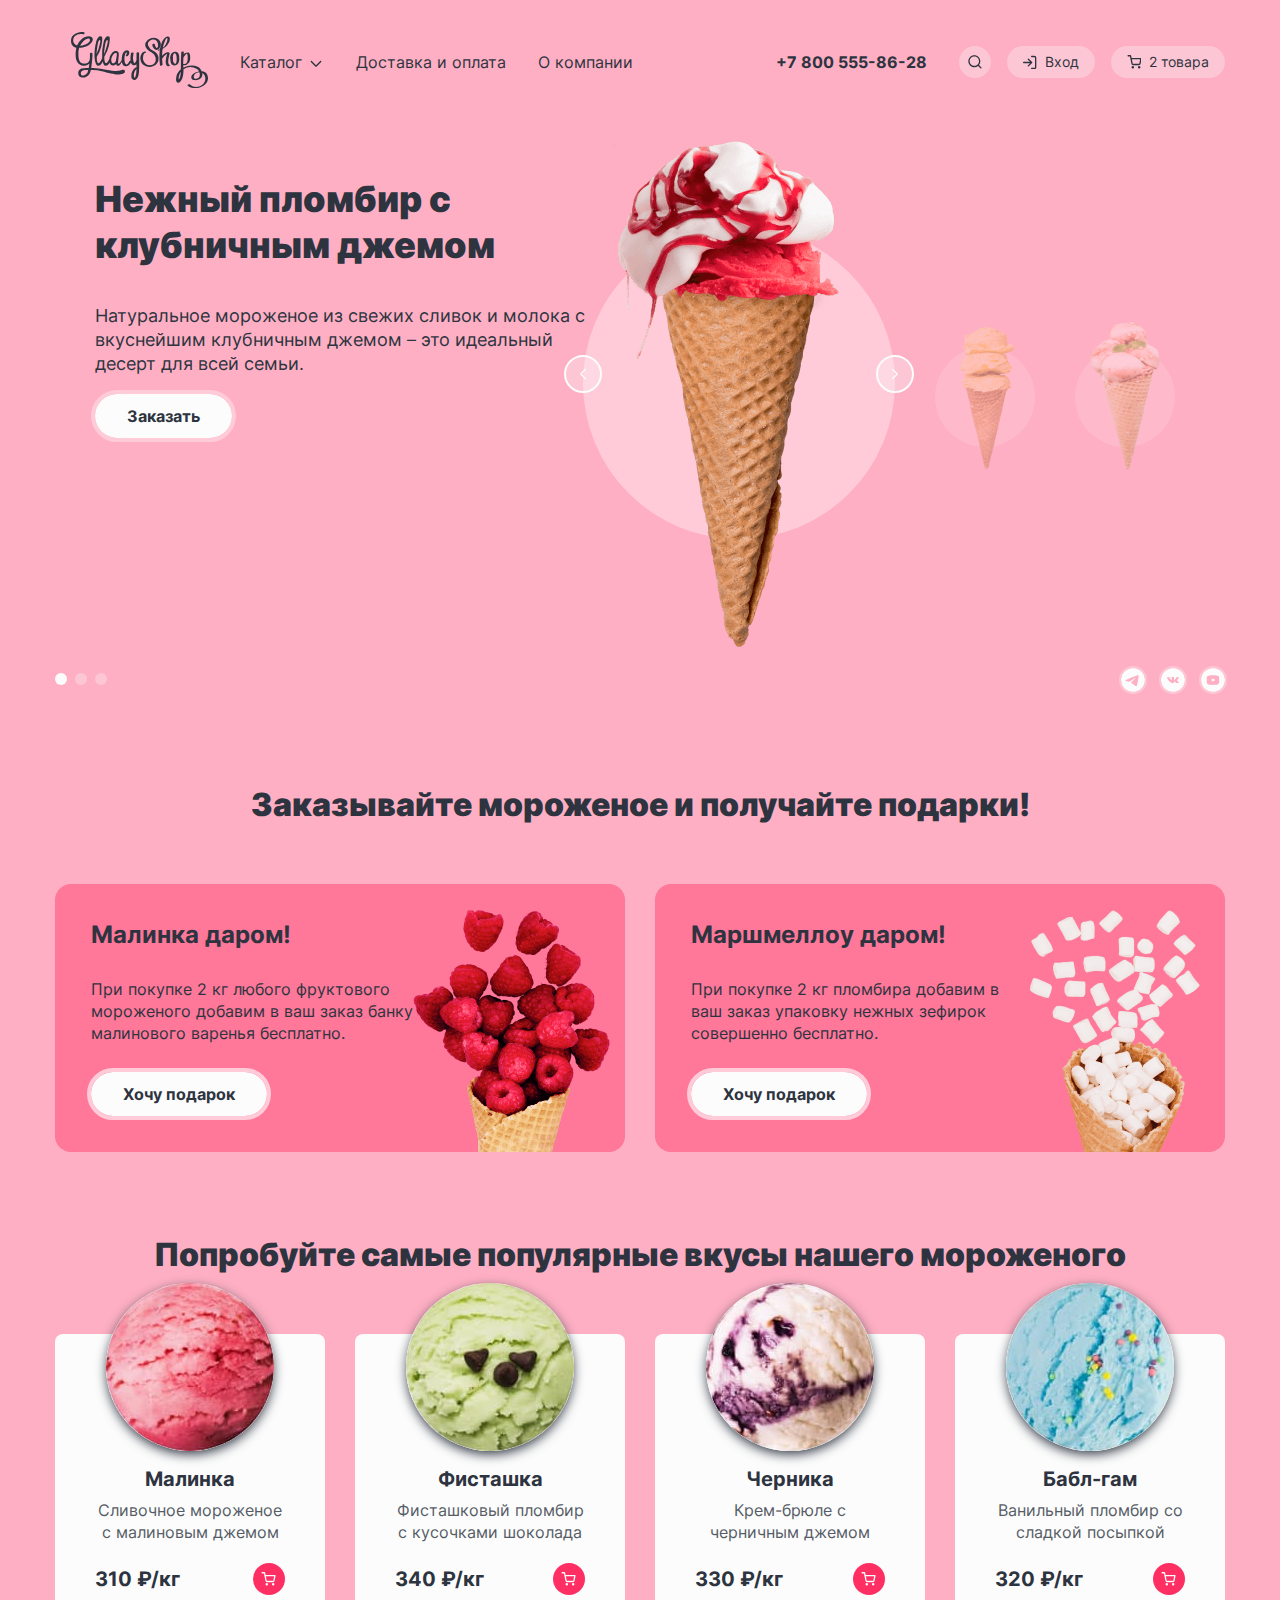
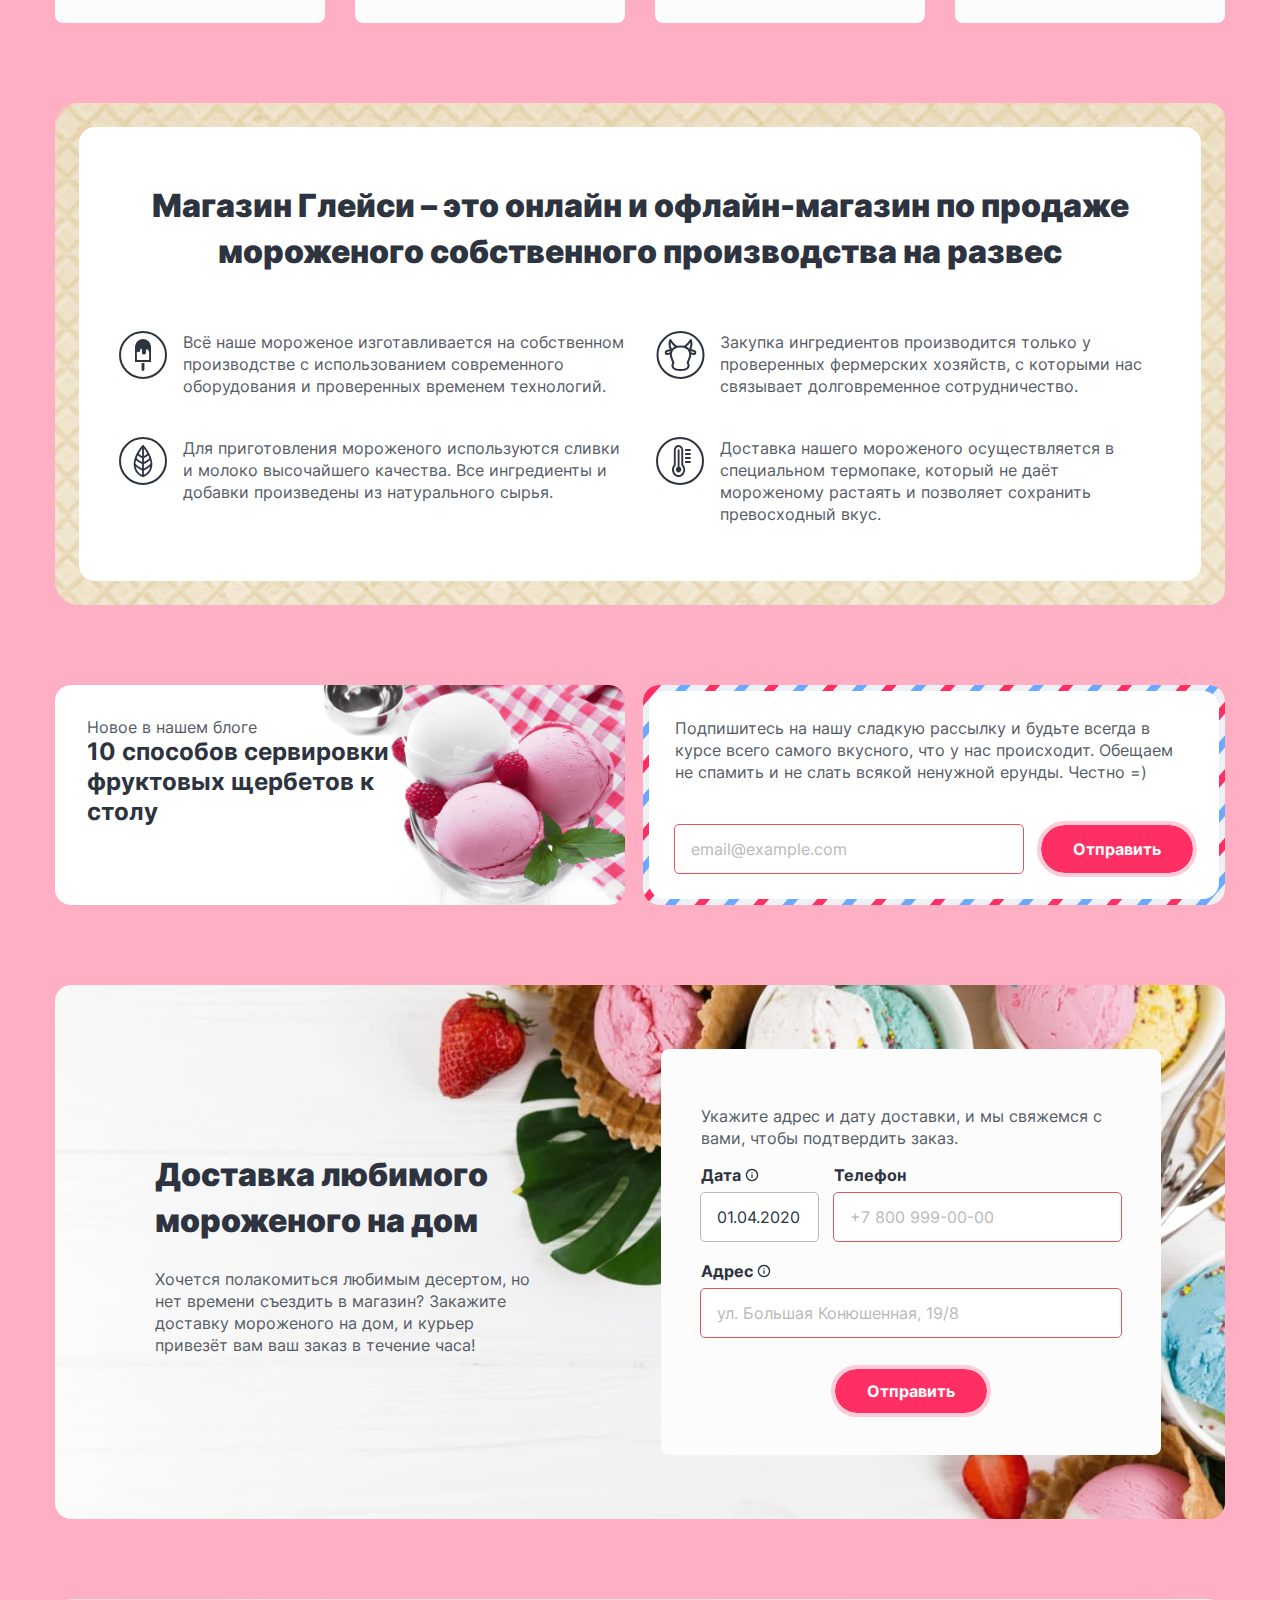
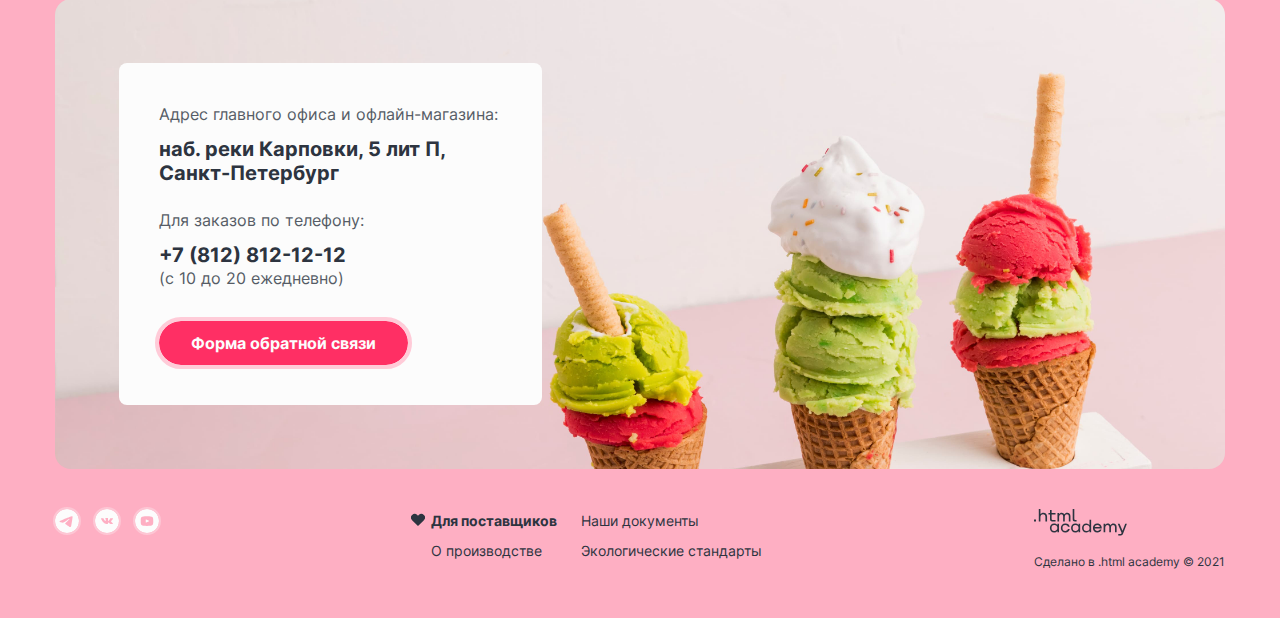
==== commit 0093b636: "test-04" ====
--- a/index.html
+++ b/index.html
@@ -295,10 +295,10 @@
             <div class="seo-container">
               <h2 class="section-header">Магазин Глейси – это онлайн и офлайн-магазин по продаже мороженого собственного производства на развес</h2>
               <div class="seo-text-wrap">
-                <p class="seo-text">Всё наше мороженое изготавливается на собственном производстве с использованием современного оборудования и проверенных временем технологий.</p>
-                <p class="seo-text">Закупка ингредиентов производится только у проверенных фермерских хозяйств, с которыми нас связывает долговременное сотрудничество.</p>
-                <p class="seo-text">Для приготовления мороженого используются сливки и молоко высочайшего качества. Все ингредиенты и добавки произведены из натурального сырья.</p>
-                <p class="seo-text">Доставка нашего мороженого осуществляется в специальном термопаке, который не даёт мороженому растаять и позволяет сохранить превосходный вкус.</p>
+                <p class="seo-text ice-cream-icon">Всё наше мороженое изготавливается на собственном производстве с использованием современного оборудования и проверенных временем технологий.</p>
+                <p class="seo-text cow-icon">Закупка ингредиентов производится только у проверенных фермерских хозяйств, с которыми нас связывает долговременное сотрудничество.</p>
+                <p class="seo-text leaf-icon">Для приготовления мороженого используются сливки и молоко высочайшего качества. Все ингредиенты и добавки произведены из натурального сырья.</p>
+                <p class="seo-text thermometr-icon">Доставка нашего мороженого осуществляется в специальном термопаке, который не даёт мороженому растаять и позволяет сохранить превосходный вкус.</p>
               </div>
             </div>
           </section>
--- a/styles/styles.css
+++ b/styles/styles.css
@@ -752,52 +752,20 @@
   padding-left: 64px;
 }
 
-.seo-text:first-child::before {
-  content: "";
-  position: absolute;
-  left: 0;
-  top: 5px;
-  width: 48px;
-  height: 48px;
-  background: url("..//images/icons/ice-cream.svg") no-repeat 50%;
-  border: 2px solid #2D3440;
-  border-radius: 50%;
-}
-
-.seo-text:nth-child(2)::before {
-  content: "";
-  position: absolute;
-  left: 540px;
-  top: 5px;
-  width: 48px;
-  height: 48px;
-  background: url("..//images/icons/cow.svg") no-repeat 50%;
-  border: 2px solid #2D3440;
-  border-radius: 50%;
-}
-
-.seo-text:nth-child(3)::before {
-  content: "";
-  position: absolute;
-  left: 0;
-  top: 113px;
-  width: 48px;
-  height: 48px;
-  background: url("..//images/icons/leaf.svg") no-repeat 50%;
-  border: 2px solid #2D3440;
-  border-radius: 50%;
-}
-
-.seo-text:last-child::before {
-  content: "";
-  position: absolute;
-  left: 540px;
-  top: 113px;
-  width: 48px;
-  height: 48px;
-  background: url("..//images/icons/thermometer.svg") no-repeat 50%;
-  border: 2px solid #2D3440;
-  border-radius: 50%;
+.ice-cream-icon {
+  background: url("../images/icons/ice-cream.svg") no-repeat left top;
+}
+
+.cow-icon {
+  background: url("../images/icons/cow.svg") no-repeat left top;
+}
+
+.leaf-icon {
+  background: url("../images/icons/leaf.svg") no-repeat left top;
+}
+
+.thermometr-icon {
+  background: url("../images/icons/thermometr.svg") no-repeat left top;
 }
 
 /*Wrap*/
@@ -945,7 +913,7 @@
 .delivery-form-container {
   background-color: #FCFCFC;
   width: 500px;
-  height: 406px;
+  height: min-content;
   box-sizing: border-box;
   border-radius: 8px;
   padding: 40px;
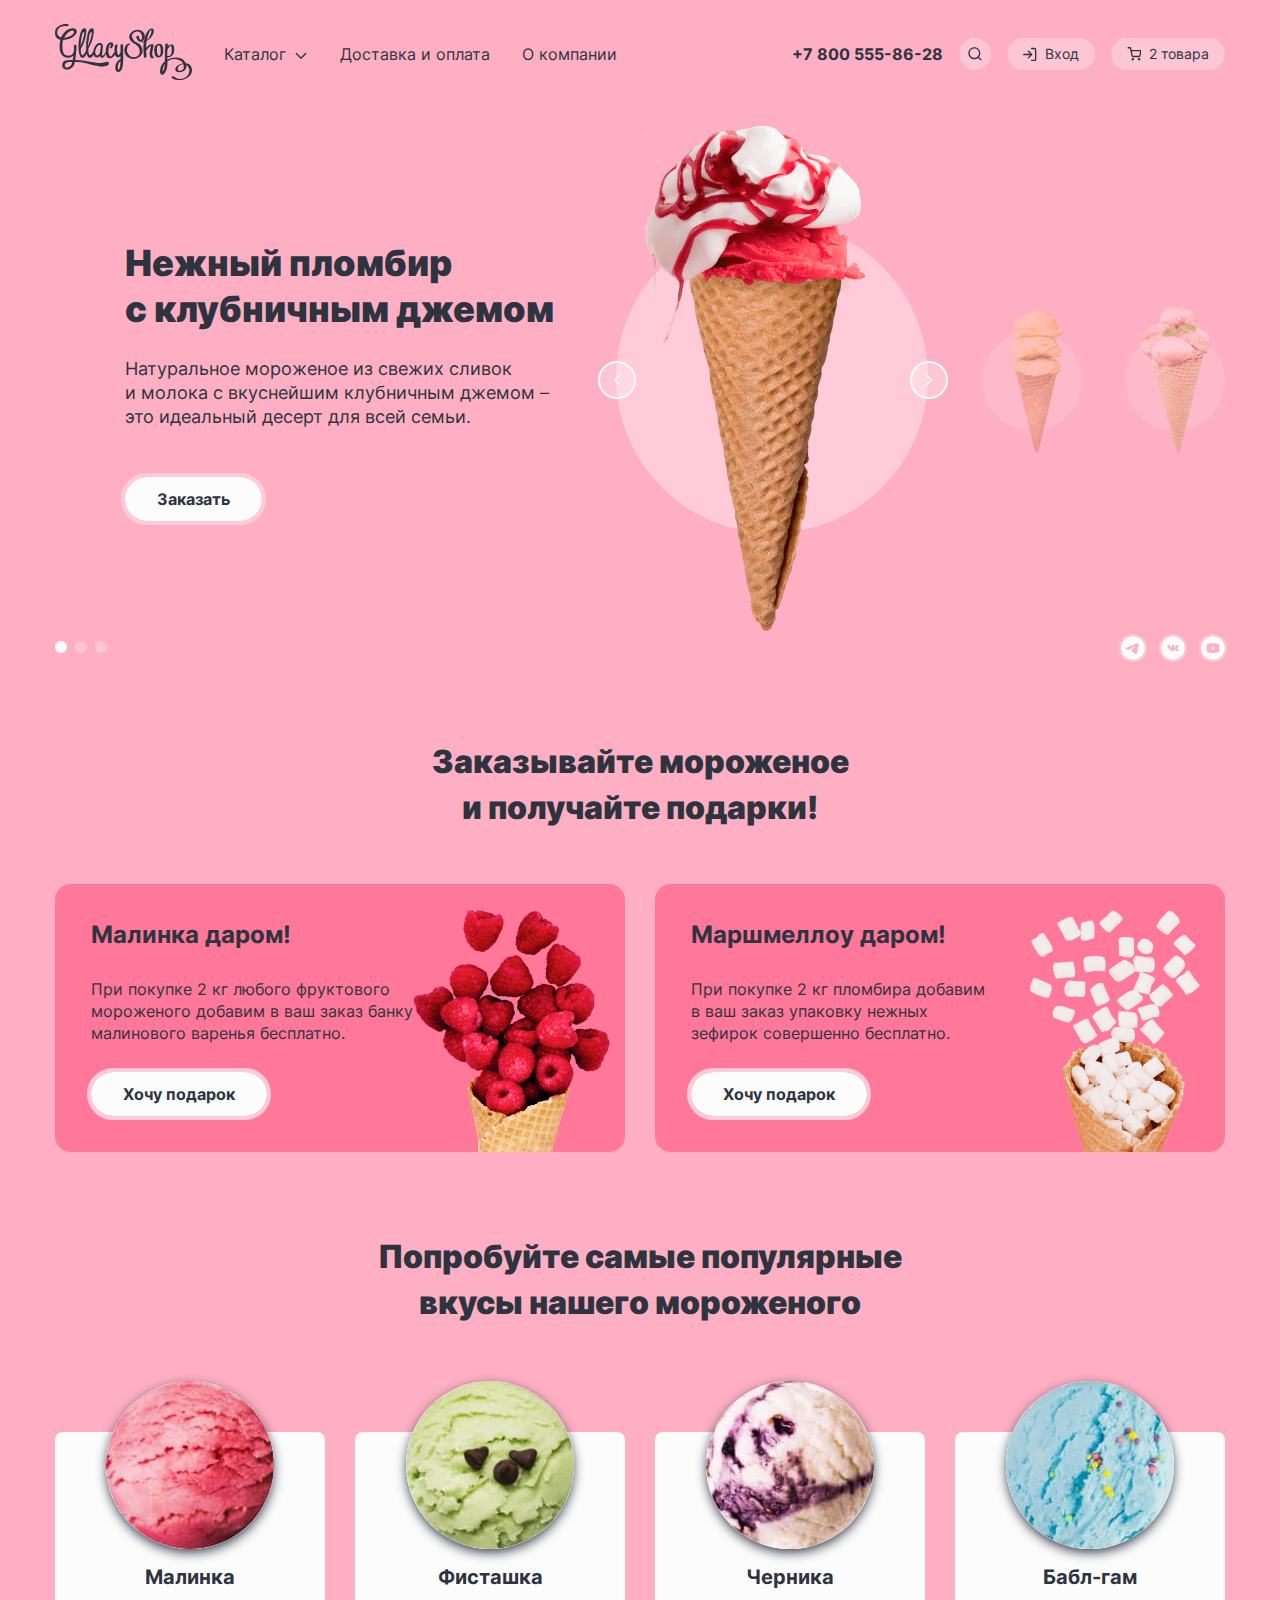
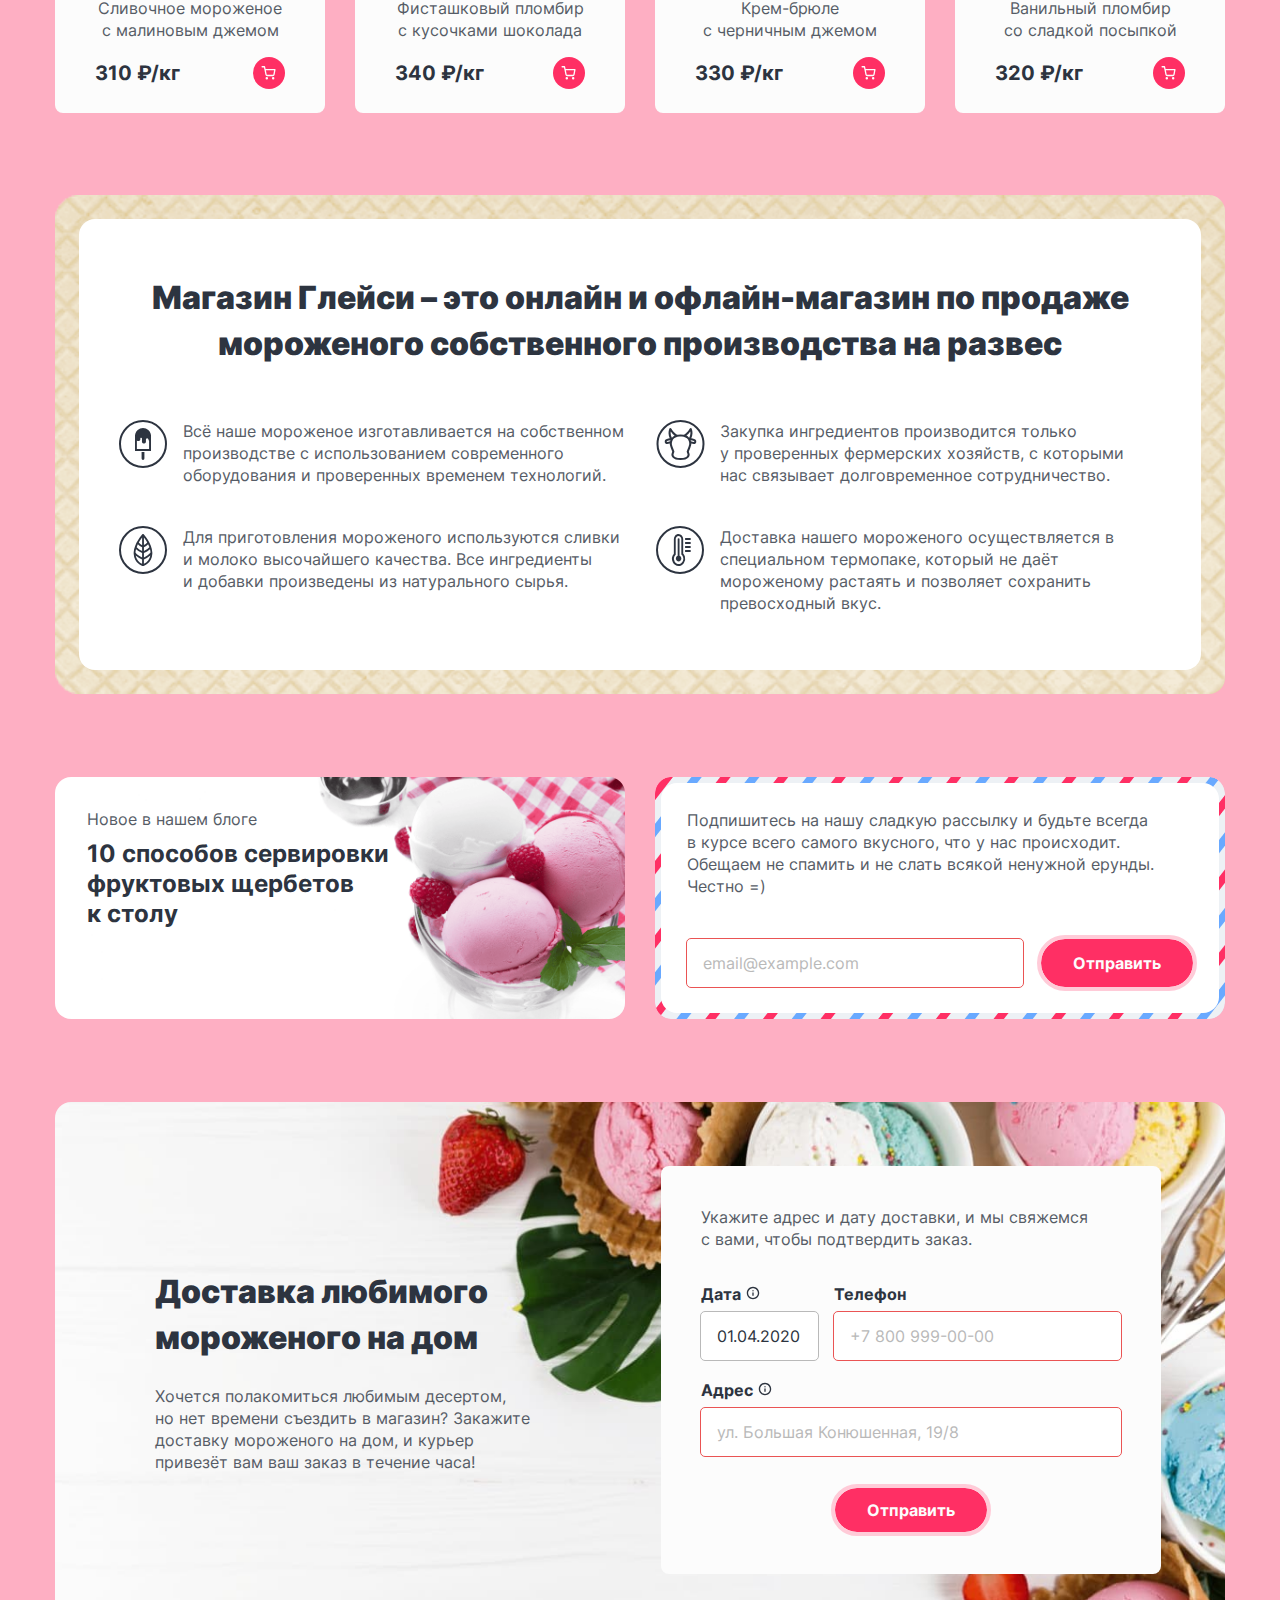
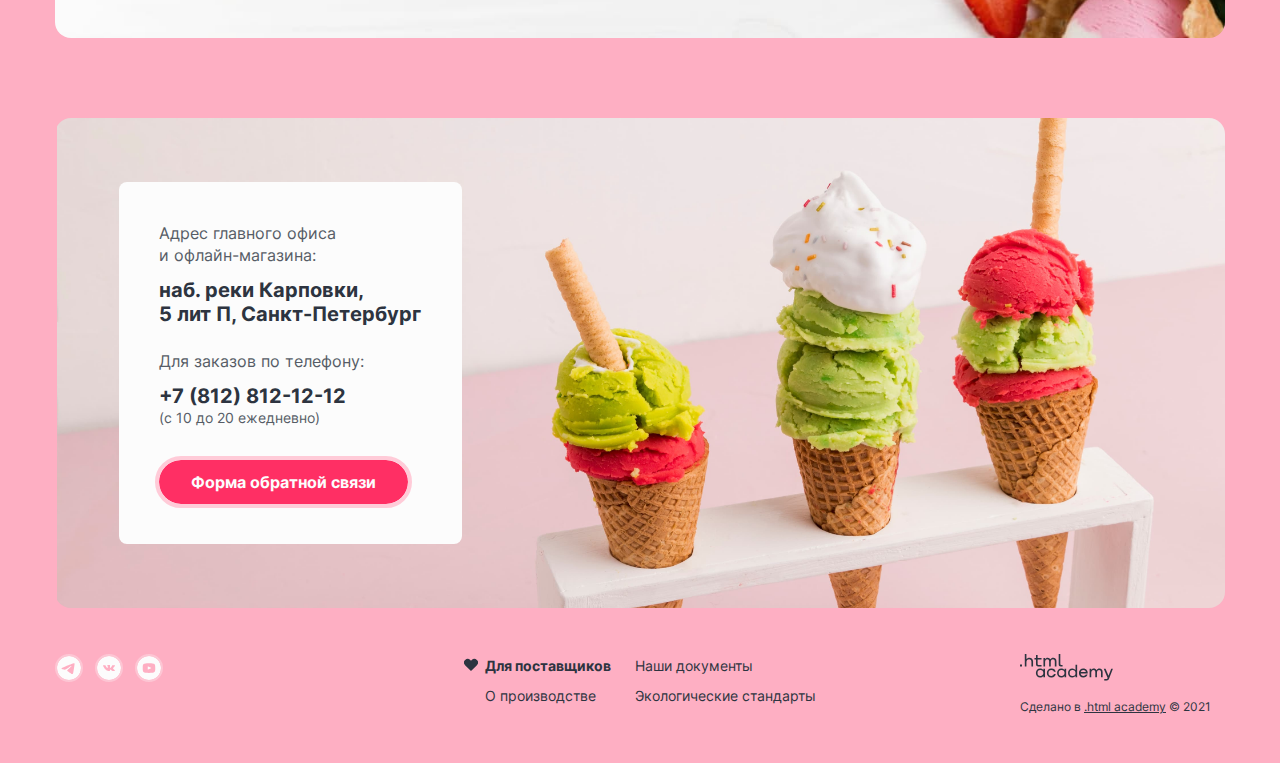
==== commit db659df4: "исправляет ошибки" ====
--- a/index.html
+++ b/index.html
@@ -5,6 +5,8 @@
     <meta name="viewport" content="width=device-width, initial-scale=1">
     <title>HTML Academy: Глейси</title>
     <link rel="stylesheet" href="styles/styles.css">
+    <link rel="icon" href="favicon.ico"> <!-- 32×32 -->
+    <link rel="icon" type="image/png" sizes="32x32" href="images/icons/favicon.png">
   </head>
 
   <body>
@@ -28,6 +30,26 @@
                   <path fill-rule="evenodd" clip-rule="evenodd" d="M3.80812 7.0532c-.26035-.26035-.68246-.26035-.94281 0-.26035.26035-.26035.68246 0 .94281l4.66034 4.66039a.92223.92223 0 0 0 .00624.0063c.1307.1307.30215.1958.47345.1952.16996-.0005.33977-.0655.46944-.1952a.91567.91567 0 0 0 .00621-.0063l4.66041-4.66039c.2603-.26035.2603-.68246 0-.94281-.2604-.26035-.6825-.26035-.9428 0l-4.19526 4.1952-4.19522-4.1952Z" fill="#2D3440"/>
                 </svg>
               </a>
+              <!--Попап каталога, открывается добавлением класса popup-open-->
+              <div class="popup popup-catalog">
+                <ul class="catalog-list">
+                  <li class="catalog-item">
+                    <a href="#" class="catalog-link">Новинки</a>
+                  </li>
+                  <li class="catalog-item">
+                    <a href="#" class="catalog-link">Сливочное</a>
+                  </li>
+                  <li class="catalog-item">
+                    <a href="#" class="catalog-link">Щербеты</a>
+                  </li>
+                  <li class="catalog-item">
+                    <a href="#" class="catalog-link">Фруктовый лед</a>
+                  </li>
+                  <li class="catalog-item">
+                    <a href="#" class="catalog-link">Мелорин</a>
+                  </li>
+                </ul>
+              </div>
             </li>
             <li class="navigation-item">
               <a class="navigation-link" href="#">Доставка и оплата</a>
@@ -49,6 +71,12 @@
                 </svg>
                 <span class="visually-hidden">Поиск.</span>
               </a>
+              <!--Попап поиска -->
+              <div class="popup popup-search">
+                <form class="search-form" action="https://echo.htmlacademy.ru" method="post">
+                  <input class="field search-field" name="search" placeholder="Поиск по сайту" type="search">
+                </form>
+              </div>
             </li>
             <li class="navigation-item">
               <a class="navigation-link navigation-link-login" href="#">
@@ -57,15 +85,45 @@
                 </svg>
                 Вход
               </a>
+              <!-- Попап входа -->
+              <div class="popup popup-enter">
+                <h2 class="popup-title">Личный кабинет</h2>
+                <form class="enter-form" action="https://echo.htmlacademy.ru" method="post">
+                  <p class="field-group enter-form-login">
+                    <label class="form-label visually-hidden" for="login">
+                      Логин
+                    </label>
+                    <input class="field login-field" type="text" name="login" id="login" value="email@example.com" required>
+                  </p>
+                  <p class="field-group enter-form-password">
+                    <label class="form-label visually-hidden" for="password">
+                      Пароль
+                    </label>
+                    <input class="field password-field" type="password" name="password" id="password" placeholder="&#8226;&#8226;&#8226;&#8226;&#8226;&#8226;" required>
+                  </p>
+                    <div class="enter-wrap">
+                      <input class="button pink-button enter-button" type="submit" value="Войти">
+                      <ul class="enter-links">
+                        <li class="enter-item">
+                          <a href="#" class="enter-link">Забыли пароль?</a>
+                        </li>
+                        <li class="enter-item">
+                          <a href="#" class="enter-link">Регистрация</a>
+                        </li>
+                      </ul>
+                  </div>
+                </form>
+              </div>
             </li>
             <li class="navigation-item">
               <a class="navigation-link navigation-link-basket" href="#">
                 <svg class="navigation-icon" aria-hidden="true" focusable="false" width="14" height="14" xmlns="http://www.w3.org/2000/svg">
-                  <path fill-rule="evenodd" clip-rule="evenodd" d="M1.167.108a.667.667 0 1 0 0 1.333h1.77l.468 2.336a.664.664 0 0 0 .011.053l.967 4.833a1.826 1.826 0 0 0 1.819 1.47h5.62a1.826 1.826 0 0 0 1.819-1.47l.001-.005.927-4.861a.667.667 0 0 0-.655-.792H4.611L4.138.644a.667.667 0 0 0-.654-.536H1.167ZM5.69 8.402l-.813-4.064h8.23l-.775 4.067a.492.492 0 0 1-.492.395H6.183a.492.492 0 0 1-.492-.397Zm-1.134 3.961a1.246 1.246 0 1 1 2.492 0 1.246 1.246 0 0 1-2.492 0Zm6.374 0a1.246 1.246 0 1 1 2.491 0 1.246 1.246 0 0 1-2.491 0Z" fill="#2D3440"/>
+                  <path fill-rule="evenodd" clip-rule="evenodd" d="M1.167.108a.667.667 0 1 0 0 1.333h1.77l.468 2.336a.664.664 0 0 0 .011.053l.967 4.833a1.826 1.826 0 0 0 1.819 1.47h5.62a1.826 1.826 0 0 0 1.819-1.47l.001-.005.927-4.861a.667.667 0 0 0-.655-.792H4.611L4.138.644a.667.667 0 0 0-.654-.536H1.167ZM5.69 8.402l-.813-4.064h8.23l-.775 4.067a.492.492 0 0 1-.492.395H6.183a.492.492 0 0 1-.492-.397Zm-1.134 3.961a1.246 1.246 0 1 1 2.492 0 1.246 1.246 0 0 1-2.492 0Zm6.374 0a1.246 1.246 0 1 1 2.491 0 1.246 1.246 0 0 1-2.491 0Z"/>
                 </svg>
                 <span class="visually-hidden">Корзина.</span>
                 2 товара
               </a>
+              <!--Попап корзины-->
               <div class="popup popup-basket">
                 <div class="popup-content">
                   <h2 class="popup-title">Корзина</h2>
@@ -79,12 +137,25 @@
                       <p class="basket-item-price">310 ₽</p>
                       <button type="button" class="basket-item-button button"></button>
                     </li>
+                    <li class="basket-item">
+                      <img class="basket-item-image" src="./images/catalog/bubble-gum.jpg" alt="Мороженое с малиной." width="46" height="46">
+                      <div class="basket-item-wrap">
+                        <p class="basket-item-title">Бабл-гам</p>
+                        <p class="basket-item-cost">1,5 кг х 320 ₽</p>
+                      </div>
+                      <p class="basket-item-price">480 ₽</p>
+                      <button type="button" class="basket-item-button button"></button>
+                    </li>
                   </ul>
                   <div class="basket-order">
                     <button class="button pink-button order-button">Оформить заказ</button>
-                    <p class="basket-order-price">Итого: 790 ₽</p>
+                    <!--span для работы JS-->
+                    <p class="basket-order-price">Итого: <span class="total-price">790 ₽</span></p>
                   </div>
                 </div>
+              </div>
+              <div class="popup popup-basket popup-basket-empty">
+                <p class="empty-description">Ваша корзина пока <br>пуста</p>
               </div>
             </li>
           </ul>
@@ -100,9 +171,9 @@
             <ul class="slider-list">
               <li class="slider-item slider-item-current">
                 <div class="slider-container">
-                  <h3 class="slider-header">Нежный пломбир с клубничным джемом</h3>
-                  <p class="slider-text">Натуральное мороженое из свежих сливок и молока с вкуснейшим клубничным джемом – это идеальный десерт для всей семьи.</p>
-                  <a class="button" href="#">Заказать</a>
+                  <h3 class="slider-header">Нежный пломбир <br>с клубничным джемом</h3>
+                  <p class="slider-text">Натуральное мороженое из свежих сливок <br>и молока с вкуснейшим клубничным джемом – <br>это идеальный десерт для всей семьи.</p>
+                  <a class="button slider-order" href="#">Заказать</a>
                 </div>
                 <div class="slider-image-wrap">
                   <img class="slider-image" src="./images/ice-cream-1.png" width="306" height="507" alt="Пломбир с клубничным джемом.">
@@ -122,7 +193,7 @@
                 <div class="slider-container">
                   <h3 class="slider-header">Карамельный пломбир с маршмеллоу</h3>
                   <p class="slider-text">Необычный сладкий десерт с карамельным топпингом и кусочками зефира завоюет сердца сладкоежек всех возрастов.</p>
-                  <a class="button" href="#">Заказать</a>
+                  <a class="button slider-order" href="#">Заказать</a>
                 </div>
                 <div class="slider-image-wrap">
                   <img class="slider-image" src="./images/ice-cream-3.png" width="306" height="507" alt="Карамельное с маршмеллоу.">
@@ -184,7 +255,7 @@
 
           <!--Баннеры-->
           <section class="section banners">
-            <h2 class="section-header">Заказывайте мороженое и получайте подарки!</h2>
+            <h2 class="section-header">Заказывайте мороженое <br>и получайте подарки!</h2>
             <div class="banners-container">
               <div class="banner">
                 <div class="banner-text">
@@ -196,7 +267,7 @@
               <div class="banner">
                 <div class="banner-text">
                   <h3 class="banner-title">Маршмеллоу даром!</h3>
-                  <p class="banner-description">При покупке 2 кг пломбира добавим в ваш заказ упаковку нежных зефирок совершенно бесплатно.</p>
+                  <p class="banner-description">При покупке 2 кг пломбира добавим <br>в ваш заказ упаковку нежных <br>зефирок совершенно бесплатно.</p>
                   <a class="button button-gift" href="#">Хочу подарок</a>
                 </div>
               </div>
@@ -205,7 +276,7 @@
 
           <!--Вкусы-->
           <section class="section taste">
-            <h2 class="section-header">Попробуйте самые популярные вкусы нашего мороженого</h2>
+            <h2 class="section-header">Попробуйте самые популярные <br>вкусы нашего мороженого</h2>
             <ul class="taste-list product-list">
               <li class="product-card">
                 <a class="product-card-image-link" href="#">
@@ -255,7 +326,7 @@
                   <a class="product-card-title-link" href="#">
                     <h3 class="product-card-title">Черника</h3>
                   </a>
-                  <p class="product-card-text">Крем-брюле с черничным джемом</p>
+                  <p class="product-card-text">Крем-брюле <br>с черничным джемом</p>
                   <div class="product-card-buy-wrap">
                     <b class="product-card-cost">330 ₽/кг</b>
                     <a class="product-card-buy" href="#">
@@ -275,7 +346,7 @@
                   <a class="product-card-title-link" href="#">
                     <h3 class="product-card-title">Бабл-гам</h3>
                   </a>
-                  <p class="product-card-text">Ванильный пломбир со сладкой посыпкой</p>
+                  <p class="product-card-text">Ванильный пломбир <br>со сладкой посыпкой</p>
                   <div class="product-card-buy-wrap">
                     <b class="product-card-cost">320 ₽/кг</b>
                     <a class="product-card-buy" href="#">
@@ -296,8 +367,8 @@
               <h2 class="section-header">Магазин Глейси – это онлайн и офлайн-магазин по продаже мороженого собственного производства на развес</h2>
               <div class="seo-text-wrap">
                 <p class="seo-text ice-cream-icon">Всё наше мороженое изготавливается на собственном производстве с использованием современного оборудования и проверенных временем технологий.</p>
-                <p class="seo-text cow-icon">Закупка ингредиентов производится только у проверенных фермерских хозяйств, с которыми нас связывает долговременное сотрудничество.</p>
-                <p class="seo-text leaf-icon">Для приготовления мороженого используются сливки и молоко высочайшего качества. Все ингредиенты и добавки произведены из натурального сырья.</p>
+                <p class="seo-text cow-icon">Закупка ингредиентов производится только <br>у проверенных фермерских хозяйств, с которыми <br>нас связывает долговременное сотрудничество.</p>
+                <p class="seo-text leaf-icon">Для приготовления мороженого используются сливки и молоко высочайшего качества. Все ингредиенты <br>и добавки произведены из натурального сырья.</p>
                 <p class="seo-text thermometr-icon">Доставка нашего мороженого осуществляется в специальном термопаке, который не даёт мороженому растаять и позволяет сохранить превосходный вкус.</p>
               </div>
             </div>
@@ -309,7 +380,7 @@
               <div class="news-container">
                 <h2 class="visually-hidden">Новости.</h2>
                 <p class="news-text">Новое в нашем блоге</p>
-                <a class="news-link" href="#">10 способов сервировки фруктовых щербетов к столу</a>
+                <a class="news-link" href="#">10 способов сервировки фруктовых щербетов <br>к столу</a>
               </div>
             </section>
 
@@ -317,7 +388,7 @@
             <section class="section subscribe">
               <div class="subscribe-container">
                 <h2 class="visually-hidden">Подписка.</h2>
-                <p class="subscribe-text">Подпишитесь на нашу сладкую рассылку и будьте всегда в курсе всего самого вкусного, что у нас происходит. Обещаем не спамить и не слать всякой ненужной ерунды. Честно =)</p>
+                <p class="subscribe-text">Подпишитесь на нашу сладкую рассылку и будьте всегда <br>в курсе всего самого вкусного, что у нас происходит. Обещаем не спамить и не слать всякой ненужной ерунды. Честно =)</p>
                 <form class="subscribe-form" action="https://echo.htmlacademy.ru" method="post">
                   <input class="field email-field" type="email" name="email" id="email" placeholder="email@example.com" required>
                   <input class="button pink-button subscribe-button" type="submit" value="Отправить">
@@ -330,18 +401,25 @@
           <section class="section delivery">
             <div class="delivery-wrap">
               <h2 class="delivery-header">Доставка любимого мороженого на дом</h2>
-              <p class="delivery-text">Хочется полакомиться любимым десертом, но нет времени съездить в магазин? Закажите доставку мороженого на дом, и курьер привезёт вам ваш заказ в течение часа!</p>
+              <p class="delivery-text">Хочется полакомиться любимым десертом, <br>но нет времени съездить в магазин? Закажите доставку мороженого на дом, и курьер привезёт вам ваш заказ в течение часа!</p>
             </div>
             <div class="delivery-form-container">
-              <p>Укажите адрес и дату доставки, и мы свяжемся с вами, чтобы подтвердить заказ.</p>
+              <p class="delivery-form-description">Укажите адрес и дату доставки, и мы свяжемся <br>с вами, чтобы подтвердить заказ.</p>
               <form class="delivery-form" action="https://echo.htmlacademy.ru" method="post">
                 <p class="field-group delivery-form-date">
-                  <label class="form-label" for="delivery-date">
-                    Дата
-                    <button class="info">
-                      <span class="visually-hidden">Посмотреть дополнительную информацию.</span>
-                    </button>
-                  </label>
+                  <span class="form-label form-label-icon">
+                    <label class="form-label" for="delivery-date">
+                      Дата
+                    </label>
+                    <span class="tooltip">
+                      <button class="tooltip-toggle" type="button" aria-labelledby="tooltip-label-date">
+                        <svg class="tooltip-icon" width="14" height="14" xmlns="http://www.w3.org/2000/svg" fill="currentColor">
+                          <path fill-rule="evenodd" clip-rule="evenodd" d="M7.00026 2.12508c-2.69252 0-4.87524 2.18272-4.87524 4.87524 0 2.69252 2.18272 4.87528 4.87524 4.87528 2.69252 0 4.87524-2.18276 4.87524-4.87528S9.69278 2.12508 7.00026 2.12508ZM.79169 7.00032c0-3.4289 2.77967-6.20857 6.20857-6.20857 3.42894 0 6.20854 2.77967 6.20854 6.20857 0 3.42888-2.7796 6.20858-6.20854 6.20858-3.4289 0-6.20857-2.7797-6.20857-6.20858Zm6.20838-.66692c.36819 0 .66667.29848.66667.66667v2.21676c0 .36819-.29848.66667-.66667.66667-.36819 0-.66666-.29848-.66666-.66667V7.00007c0-.36819.29847-.66667.66666-.66667Zm0-2.21675c-.36819 0-.66666.29848-.66666.66667 0 .36818.29847.66666.66666.66666h.00583c.36819 0 .66667-.29848.66667-.66666 0-.36819-.29848-.66667-.66667-.66667h-.00583Z"/>
+                        </svg>
+                      </button>
+                      <span class="tooltip-text" role="tooltip" id="tooltip-label-date">Укажите желаемую дату и мы свяжемся с Вами для подтверждения заказа</span>
+                    </span>
+                  </span>
                   <input class="field" type="text" name="delivery-date" id="delivery-date" value="01.04.2020" required>
                 </p>
                 <p class="field-group delivery-form-phone">
@@ -349,12 +427,19 @@
                   <input class="field" type="tel" name="delivery-phone" id="delivery-phone" placeholder="+7 800 999-00-00" required>
                 </p>
                 <p class="field-group delivery-form-address">
-                  <label class="form-label" for="delivery-address">
-                    Адрес
-                    <button class="info">
-                      <span class="visually-hidden">Посмотреть дополнительную информацию.</span>
-                    </button>
-                  </label>
+                  <span class="form-label form-label-icon">
+                    <label class="form-label" for="delivery-address">
+                      Адрес
+                    </label>
+                    <span class="tooltip">
+                      <button class="tooltip-toggle" type="button" aria-labelledby="tooltip-label-address">
+                        <svg class="tooltip-icon" width="14" height="14" xmlns="http://www.w3.org/2000/svg" fill="currentColor">
+                          <path fill-rule="evenodd" clip-rule="evenodd" d="M7.00026 2.12508c-2.69252 0-4.87524 2.18272-4.87524 4.87524 0 2.69252 2.18272 4.87528 4.87524 4.87528 2.69252 0 4.87524-2.18276 4.87524-4.87528S9.69278 2.12508 7.00026 2.12508ZM.79169 7.00032c0-3.4289 2.77967-6.20857 6.20857-6.20857 3.42894 0 6.20854 2.77967 6.20854 6.20857 0 3.42888-2.7796 6.20858-6.20854 6.20858-3.4289 0-6.20857-2.7797-6.20857-6.20858Zm6.20838-.66692c.36819 0 .66667.29848.66667.66667v2.21676c0 .36819-.29848.66667-.66667.66667-.36819 0-.66666-.29848-.66666-.66667V7.00007c0-.36819.29847-.66667.66666-.66667Zm0-2.21675c-.36819 0-.66666.29848-.66666.66667 0 .36818.29847.66666.66666.66666h.00583c.36819 0 .66667-.29848.66667-.66666 0-.36819-.29848-.66667-.66667-.66667h-.00583Z"/>
+                        </svg>
+                      </button>
+                      <span class="tooltip-text" role="tooltip" id="tooltip-label-address">Введите название улицы, дома и квартиры</span>
+                    </span>
+                  </span>
                   <input class="field" type="text" name="delivery-address" id="delivery-address" placeholder="ул. Большая Конюшенная, 19/8" required>
                 </p>
                 <input class="button pink-button delivery-button" type="submit" value="Отправить">
@@ -365,10 +450,10 @@
           <!--Обратная связь-->
           <section class="section feedback">
             <h2 class="visually-hidden">Контакты и форма обратной связи.</h2>
-            <div class="feedback-form">
+            <div class="feedback-container">
               <address class="feedback-address">
-                <p class="feedback-text">Адрес главного офиса и офлайн-магазина:</p>
-                <p class="feedback-strong">наб. реки Карповки, 5 лит П, Санкт-Петербург</p>
+                <p class="feedback-text">Адрес главного офиса <br>и офлайн-магазина:</p>
+                <p class="feedback-strong">наб. реки Карповки, <br>5 лит П, Санкт-Петербург</p>
                 <p class="feedback-text">Для заказов по телефону:</p>
                 <p class="feedback-strong"><a class="feedback-phone" href="tel:+78128121212">+7 (812) 812-12-12</a></p>
                 <p class="feedback-text">(с 10 до 20 ежедневно)</p>
@@ -384,7 +469,7 @@
         <div class="page-footer-container">
           <!--Соцсети-->
           <div class="footer-media">
-            <ul class="footer-media-list social-media">
+            <ul class="social-media">
               <li class="social-media-item">
                 <a class="social-media-link social-media-tg" href="https://t.me/htmlacademy">
                   <span class="visually-hidden">Telegram.</span>
@@ -430,6 +515,34 @@
           </div>
         </div>
       </footer>
+      <!--Модальное окно, скрыто классом modal-container-close-->
+      <div class="modal-container modal-container-close">
+        <div class="modal modal-feedback">
+          <button class="modal-close-button">
+            <span class="visually-hidden">Закрыть</span>
+          </button>
+          <section class="modal-content">
+            <h2 class="modal-title">Мы обязательно ответим вам!</h2>
+            <form class="feedback-form" action="https://echo.htmlacademy.ru/" method="post">
+              <p class="field-group">
+                <label class="visually-hidden" for="auth-login">Имя и фамилия</label>
+                <input class="feedback-field field" type="text" id="feedback-name" name="feedback-name" placeholder="Имя и фамилия">
+              </p>
+              <p class="field-group">
+                <label class="visually-hidden" for="feedback-email">E-mail</label>
+                <input class="feedback-field field" type="email" id="feedback-email" name="feedback-email" placeholder="email@example.com">
+              </p>
+              <p class="field-group">
+                <label class="visually-hidden" for="feedback-message">Сообщение</label>
+                <textarea class="feedback-field field feedback-field-message" id="feedback-message" name="feedback-message" rows="6">В свободной форме</textarea>
+              </p>
+              <div class="feedback-button-wrap">
+                <button class="button pink-button feedback-form-button" type="submit">Отправить</button>
+              </div>
+            </form>
+          </section>
+        </div>
+      </div>
     </div>
   </body>
 </html>
--- a/styles/styles.css
+++ b/styles/styles.css
@@ -153,6 +153,14 @@
   text-decoration: none;
 }
 
+.navigation-item:first-child .navigation-link {
+  padding: 0;
+}
+
+.navigation-logo {
+  padding-right: 16px;
+}
+
 .navigation-item {
   position: relative;
   box-sizing: border-box;
@@ -174,7 +182,7 @@
 
 .navigation-link-catalog .navigation-icon {
   left: auto;
-  right: 16px;
+  right: 15px;
   margin: auto 0;
 }
 
@@ -235,14 +243,23 @@
 }
 
 /*PopUp*/
+.button-active {
+  background-color: #FF4A78;
+  border-radius: 30px;
+  color: #FCFCFC;
+}
+
+.button-active svg {
+  fill: #FCFCFC;
+}
+
 .popup {
   position: absolute;
   top: 40px;
   right: 0;
   z-index: 1;
   box-sizing: border-box;
-  width: 300px;
-  min-width: 288px;
+  min-width: 135px;
   min-height: 96px;
   background-color: #FCFCFC;
   border-radius: 4px;
@@ -251,6 +268,10 @@
   display: none;
 }
 
+.popup-open {
+  display: block;
+}
+
 .popup-content {
   height: 100%;
 }
@@ -263,6 +284,7 @@
   margin-bottom: 32px;
 }
 
+/*PopUp Basket*/
 .popup-basket {
   width: 441px;
 }
@@ -276,7 +298,8 @@
 .basket-item {
   display: grid;
   grid-template-columns: 46px 1fr 100px 16px;
-  gap: 16px 24px;
+  gap: 16px;
+  margin-bottom: 23px;
 }
 
 .basket-item-title {
@@ -284,21 +307,27 @@
   font-size: 18px;
   line-height: 22px;
   align-self: center;
+  margin: 0;
+  margin-bottom: 5px;
 }
 
 .basket-item-cost {
   font-size: 14px;
   line-height: 20px;
   color: #B9B9B9;
+  margin: 0;
 }
 
 .basket-item-price {
   font-weight: 700;
   font-size: 18px;
   align-self: center;
+  margin: 0;
+  margin-left: 10px;
 }
 
 .basket-item-image {
+  display: block;
   width: 46px;
   height: 46px;
 }
@@ -307,13 +336,16 @@
   background-image: url("../images/icons/delete.svg");
   background-repeat: no-repeat;
   background-position: 50% 50%;
+  padding: 10px;
   border: none;
   outline: none;
+  align-self: center;
 }
 
 .basket-order {
   display: flex;
   justify-content: space-between;
+  align-items: center;
   padding-top: 32px;
   border-top: 1px solid #E7E7E7;
 }
@@ -323,6 +355,120 @@
   font-size: 18px;
 }
 
+.popup-basket-empty {
+  padding: 48px 0;
+  box-sizing: border-box;
+  width: 288px;
+}
+
+.empty-description {
+  text-align: center;
+  font-weight: 700;
+  font-size: 24px;
+  line-height: 30px;
+  margin: 0 auto;
+}
+
+/*PopUp Search*/
+.popup-search {
+  padding: 24px 16px;
+  width: 356px;
+}
+
+.search-form {
+  display: flex;
+}
+
+/*PopUp Enter*/
+.popup-enter {
+  width: 420px;
+  box-sizing: border-box;
+  padding-bottom: 40px;
+}
+
+.enter-wrap {
+  display: flex;
+  align-items: center;
+}
+
+.enter-links {
+  list-style-type: none;
+  margin: 0;
+  margin-left: 11px;
+  margin-top: 9px;
+  padding: 0;
+}
+
+.enter-item {
+  display: block;
+}
+
+.enter-link {
+  color: #2D3440;
+  text-decoration: none;
+}
+
+/*PopUp Catalog*/
+.popup-catalog {
+  min-width: 135px;
+  box-sizing: border-box;
+  padding: 8px 0;
+}
+
+.catalog-list {
+  margin: 0;
+  padding: 0;
+  list-style-type: none;
+  position: relative;
+}
+
+.catalog-link {
+  text-decoration: none;
+  font-size: 14px;
+  color: #2D3440;
+}
+
+.catalog-item {
+  padding: 5px 8px 5px 16px;
+}
+
+.catalog-item:first-child {
+  padding-top: 7px;
+  padding-bottom: 11px;
+  margin-bottom: 6px;
+  font-weight: 700;
+
+}
+
+.catalog-item:first-child::after {
+  content: "";
+  position: absolute;
+  border-bottom: 1px solid #B9B9B9;
+  width: 103px;
+  top: 40px;
+  left: 16px;
+}
+
+.catalog-item:hover {
+  background-color: #FFCBD8;
+}
+
+.catalog-item-current {
+  background-color: #FF4A78;
+}
+
+.catalog-item-current .catalog-link {
+  color: #FCFCFC;
+}
+
+.catalog-item:hover {
+  background-color: #FFCBD8;
+}
+
+.catalog-link {
+  padding: 5px 0;
+}
+
 /*Container*/
 .main-container {
   flex-grow: 1;
@@ -338,22 +484,32 @@
   display: flex;
   flex-wrap: wrap;
   position: relative;
+  margin-bottom: 69px;
 }
 
 .slider-list {
   display: flex;
   align-items: center;
   list-style-type: none;
+  margin-bottom: 0;
 }
 
 .slider-item {
   display: flex;
   position: relative;
-  max-width: 800px;
+  max-width: 830px;
 }
 
 .slider-item-next .slider-container {
   display: none;
+}
+
+.slider-container {
+  padding: 30px;
+}
+
+.slider-image-wrap {
+  margin-left: 32px;
 }
 
 .slider-image-wrap::before {
@@ -361,8 +517,8 @@
   position: absolute;
   width: 312px;
   height: 312px;
-  top: 17%;
-  left: 61%;
+  top: 19%;
+  left: 63%;
   background-color: #FFCBD8;
   border-radius: 50%;
   z-index: -1;
@@ -372,6 +528,10 @@
   width: 100px;
   height: 150px;
   opacity: 40%;
+  margin-left: 63px;
+}
+
+.slider-item-next:last-of-type .slider-image-wrap {
   margin-left: 40px;
 }
 
@@ -379,6 +539,10 @@
   width: 100px;
   height: 100px;
   top: 17%;
+  left: 60px;
+}
+
+.slider-item-next:last-of-type .slider-image-wrap::before {
   left: 40px;
 }
 
@@ -391,11 +555,18 @@
   font-weight: 900;
   font-size: 36px;
   line-height: 46px;
+  margin-top: 86px;
+  margin-bottom: 25px;
 }
 
 .slider-text {
   font-size: 18px;
   line-height: 24px;
+  margin: 0;
+}
+
+.slider-order {
+  margin-top: 48px;
 }
 
 .slider-button {
@@ -486,8 +657,8 @@
   justify-content: space-between;
   width: 350px;
   position: absolute;
-  top: 40%;
-  left: 509px;
+  top: 45%;
+  left: 543px;
 }
 
 .slider-footer {
@@ -541,24 +712,20 @@
 }
 
 /*Section*/
-.section {
-  margin-bottom: 80px;
-}
-
-.section:last-child {
-  margin-bottom: 0;
-}
-
 .section-header {
   font-weight: 900;
   font-size: 32px;
   line-height: 46px;
   text-align: center;
   margin: 0;
-  margin-bottom: 56px;
+  margin-bottom: 53px;
 }
 
 /*Banners*/
+.banners {
+  margin-bottom: 69px;
+}
+
 .banners-container {
   display: flex;
   justify-content: space-between;
@@ -607,6 +774,15 @@
 }
 
 /*Product*/
+.taste {
+  padding-top: 13px;
+  margin-bottom: 82px;
+}
+
+.taste .section-header {
+  margin-bottom: 106px;
+}
+
 .product-list {
   list-style-type: none;
   padding: 0;
@@ -623,7 +799,6 @@
 .product-card {
   display: flex;
   flex-direction: column;
-  align-items: center;
   margin: 0;
   position: relative;
 }
@@ -631,6 +806,7 @@
 .product-card-image-link {
   position: absolute;
   top: -51px;
+  left: 51px;
 }
 
 .product-card-image {
@@ -673,7 +849,7 @@
   justify-content: space-between;
   align-items: center;
   margin-top: auto;
-  padding: 4px 0;
+  padding: 0;
 }
 
 .product-card-cost {
@@ -725,6 +901,8 @@
 
 /*SEO*/
 .seo {
+  margin-top: 10px;
+  margin-bottom: 83px;
   background: url("../images/waffle.png") no-repeat;
   background-size: cover;
   border-radius: 16px;
@@ -772,13 +950,13 @@
 .wrap {
   display: flex;
   justify-content: space-between;
-  margin-bottom: 80px;
+  margin-bottom: 83px;
 }
 
 /*News*/
 .news {
-  background: #ffffff url("../images/news.png") no-repeat 37px;
-  background-size: 100%;
+  background: #ffffff url("../images/news.png") no-repeat 10px -95px;
+  background-size: 110%;
   line-height: 20px;
   color: #565C66;
   width: 570px;
@@ -793,6 +971,7 @@
 
 .news-text {
   margin: 0;
+  margin-bottom: 10px;
 }
 
 .news-link {
@@ -807,9 +986,11 @@
 .subscribe {
   background: url("../images/post-card.png") no-repeat;
   background-size: 100% 100%;
+  box-sizing: border-box;
   border-radius: 16px;
   padding: 6px;
   margin-bottom: 0;
+  margin-left: 10px;
   color: #565C66;
   width: 570px;
 }
@@ -829,13 +1010,15 @@
   margin-top: 42px;
 }
 
-.email-field {
-  flex-grow: 1;
-  margin: 0;
-}
-
 .subscribe-button {
   margin-left: 18px;
+}
+
+/*Field*/
+.field-group {
+  display: flex;
+  flex-direction: column;
+  margin: 0;
 }
 
 .field {
@@ -880,6 +1063,24 @@
   opacity: 65%;
 }
 
+.search-field {
+  flex-grow: 1;
+  font-size: 16px;
+  color: #B9B9B9;
+  padding: 14px 16px;
+}
+
+.email-field {
+  flex-grow: 1;
+  margin: 0;
+}
+
+.enter-form-login,
+.enter-form-password {
+  margin-bottom: 16px;
+  font-size: 16px;
+}
+
 /*Delivery*/
 .delivery {
   display: flex;
@@ -890,6 +1091,7 @@
   padding: 64px;
   padding-left: 100px;
   border-radius: 16px;
+  margin-bottom: 80px;
 }
 
 .delivery-wrap {
@@ -920,16 +1122,15 @@
   padding-bottom: 42px;
 }
 
+.delivery-form-description {
+  margin: 0;
+  margin-bottom: 34px;
+}
+
 .delivery-form {
   display: grid;
   grid-template-columns: 117px 287px;
   gap: 20px 16px;
-}
-
-.field-group {
-  display: flex;
-  flex-direction: column;
-  margin: 0;
 }
 
 .form-label {
@@ -941,21 +1142,7 @@
 
 .form-label-icon {
   position: relative;
-  padding-right: 16px;
-}
-
-.info {
-  position: absolute;
-  width: 14px;
-  height: 14px;
-  margin-top: 3px;
-  margin-left: 4px;
-  padding: 0;
-  background-color: transparent;
-  border: none;
-  background-image: url("..//images/icons/info.svg");
-  background-repeat: no-repeat;
-  background-position: center;
+  padding-right: 14px;
 }
 
 .delivery-form-address {
@@ -968,20 +1155,74 @@
   margin-top: 12px;
 }
 
+.tooltip {
+  position: absolute;
+  margin-top: 2px;
+  margin-left: 5px;
+  width: 16px;
+  height: 16px;
+}
+
+.tooltip-toggle {
+  border: none;
+  background-color: transparent;
+  padding: 0;
+  margin: 0;
+  display: block;
+}
+
+.tooltip-icon {
+  width: 100%;
+  height: 100%;
+  color: #2D3440;
+  display: block;
+}
+
+.tooltip-toggle:hover .tooltip-icon {
+  color: #B9B9B9;
+}
+
+.tooltip-text {
+  background-color: #FCFCFC;
+  color: #565C66;
+  font-size: 12px;
+  line-height: 16px;
+  font-weight: normal;
+  font-family: "Inter", "Arial", sans-serif;;
+  text-transform: none;
+  padding: 10px 8px;
+  border-radius: 1px;
+  border: 1px solid #B9B9B9;
+  width: 162px;
+  position: absolute;
+  top: 50%;
+  left: 50%;
+  transform: translateX(8%) translateY(-40%);
+  z-index: 1;
+  display: none;
+}
+
+.tooltip-toggle:hover + .tooltip-text,
+.tooltip-toggle:focus + .tooltip-text {
+  display: block;
+}
+
 /*Feedback*/
 .feedback {
-  background: url("../images/feedback.jpg") no-repeat;
+  background: url("../images/feedback.jpg") no-repeat 2px;
   background-size: 100% auto;
   color: #565C66;
   padding: 64px;
   border-radius: 16px;
+  margin-bottom: 6px;
  }
 
-.feedback-form {
+.feedback-container {
   background-color: #FCFCFC;
   width: 343px;
   border-radius: 8px;
-  padding: 40px; /*p-b: 42px*/
+  padding: 40px;
+  box-sizing: border-box;
 }
 
 .feedback-address {
@@ -994,6 +1235,8 @@
 }
 
 .feedback-text:last-of-type {
+  font-size: 14px;
+  line-height: 20px;
   margin-bottom: 32px;
 }
 
@@ -1026,6 +1269,8 @@
 
 .footer-media {
   max-width: 116px;
+  margin-left: 2px;
+  margin-top: 2px;
 }
 
 .social-media-item {
@@ -1039,6 +1284,7 @@
 
 .footer-menu {
   max-width: 370px;
+  margin-left: 120px;
 }
 
 .footer-menu-list {
@@ -1068,7 +1314,7 @@
 .footer-menu-link-vendor::before{
   content: "";
   position: absolute;
-  left: -20px;
+  left: -21px;
   top: 4px;
   background-image: url("../images/icons/heart.svg");
   background-repeat: no-repeat;
@@ -1081,6 +1327,7 @@
   font-size: 12px;
   line-height: 16px;
   margin-bottom: 48px;
+  margin-right: 14px;
 }
 
 .footer-copyright-logo {
@@ -1090,16 +1337,93 @@
 
 .copyright-link {
   color: #2D3440;
-  text-decoration: none;
+}
+
+/*Modal*/
+.modal-container {
+  position: fixed;
+  top: 0;
+  left: 0;
+  display: flex;
+  width: 100%;
+  height: 100%;
+  background-color: rgba(45, 52, 64, 0.3);
+}
+
+.modal-container-close {
+  display: none;
+}
+
+.modal {
+  position: relative;
+  margin: auto;
+  padding: 64px;
+  background-color: #FCFCFC;
+  border-radius: 8px;
+  box-sizing: border-box;
+}
+
+.modal-feedback {
+  width: 570px;
+  box-sizing: border-box;
+}
+
+.modal-close-button {
+  position: absolute;
+  padding: 0;
+  top: 0;
+  right: 0;
+  width: 82px;
+  height: 82px;
+  background-color: #FCFCFC;
+  border: none;
+  border-radius: 8px;
+  background-image: url("../images/icons/cross.svg");
+  background-repeat: no-repeat;
+  background-position: center;
+  cursor: pointer;
+}
+
+.modal-title {
+  font-weight: 700;
+  font-size: 24px;
+  line-height: 30px;
+  margin: 0;
+  margin-bottom: 32px;
+}
+
+.feedback-form .field-group {
+  margin: 0;
+  margin-bottom: 15px;
+}
+
+.feedback-field {
+  width: 442px;
+}
+
+.feedback-field-message {
+  color: #B9B9B9;
+}
+
+.feedback-button-wrap {
+  display: flex;
+  justify-content: flex-end;
+}
+
+.feedback-form-button {
+  margin-top: 18px;
+  margin-bottom: 3px;
 }
 
 /*Main Inner*/
 .main-inner {
-  padding-top: 32px;
+  padding-top: 30px;
 }
 
 .main-inner .page-container {
   border-bottom: 1px solid rgba(252, 252, 252, 0.3);
+  padding-bottom: 40px;
+  margin-bottom: 4px;
 }
 
 /*Breadcrumbs*/
@@ -1151,13 +1475,16 @@
 .catalog-filter {
   display: flex;
   flex-wrap: wrap;
-  margin-bottom: 95px;
+  margin-bottom: 79px;
 }
 
 .catalog-filter-group {
+  position: relative;
   border: none;
   margin: 0;
+  padding: 0;
   margin-right: 24px;
+  margin-bottom: 17px;
 }
 
 .catalog-filter-group:last-of-type {
@@ -1171,9 +1498,11 @@
 }
 
 .catalog-filter-title {
-  position: relative;
   font-size: 14px;
   line-height: 20px;
+  margin-bottom: 4px;
+  margin-left: 15px;
+  margin-top: -1px;
 }
 
 .catalog-filter-list {
@@ -1184,29 +1513,31 @@
 }
 
 .catalog-filter-item:not(:last-child) {
-  margin-right: 16px;
+  margin-right: 17px;
 }
 
 .catalog-filter-label {
   display: flex;
   margin-right: 5px;
+  font-size: 14px;
 }
 
 /*Sort*/
 .filter-field-select {
-  padding: 8px 36px 8px 16px;
+  padding: 8px 30px 8px 16px;
+  font-family: inherit;
   font-size: 14px;
   line-height: 20px;
   background-image: url("../images/icons/arrow.svg");
   background-repeat: no-repeat;
-  background-position: right 16px center;
+  background-position: right 14px center;
   appearance: none;
 }
 
 /* Range */
 .range {
-  width: 196px;
-  padding: 10px 16px;
+  width: 175px;
+  padding: 12px 10px;
 }
 
 .range-wrapper-inputs {
@@ -1214,14 +1545,15 @@
   justify-content: center;
   margin-bottom: 8px;
   position: absolute;
-  top: 0;
-  left: 45px;
+  top: -25px;
+  left: 55px;
 }
 
 .range-input {
   width: 30px;
-  padding: 0 2px;
+  padding: 0;
   font: inherit;
+  font-size: 14px;
   text-align: center;
   background-color: transparent;
   border: none;
@@ -1316,6 +1648,7 @@
   content: "";
 }
 
+
 .control:hover .control-mark {
   fill: #FCFCFC;
 }
@@ -1336,6 +1669,27 @@
   content: "";
 }
 
+.control-input[type="checkbox"]:hover + .control-mark::before,
+.control-input[type="checkbox"]:focus + .control-mark::before {
+  background: url("../images/icons/empty-hover.svg");
+}
+
+.control-input[type="checkbox"]:checked:hover + .control-mark::after,
+.control-input[type="checkbox"]:checked:focus + .control-mark::after {
+  background: url("../images/icons/check-hover.svg");
+}
+
+.control-input[type="checkbox"]:disabled + .control-mark::after,
+.control-input[type="checkbox"]:disabled:hover + .control-mark::after {
+  background: url("../images/icons/checked.svg");
+  opacity: 50%;
+}
+
+.control-input[type="checkbox"]:disabled + .control-mark::before {
+  background: url("../images/icons/empty.svg");
+  opacity: 50%;
+}
+
 .control-label {
   font-size: 14px;
   line-height: 20px;
@@ -1347,23 +1701,39 @@
 
 .control-input[type="radio"]:checked + .control-mark::before {
   position: absolute;
-  top: 4px;
-  left: 4px;
-  width: 8px;
-  height: 8px;
+  top: 5px;
+  left: 5px;
+  width: 6px;
+  height: 6px;
   background-color: #2D3440;
   border-radius: 50%;
   content: "";
 }
+
+.control-input[type="radio"]:hover+ .control-mark,
+.control-input[type="radio"]:focus+ .control-mark {
+  background: url("../images/icons/radio-hover.svg");
+}
+
+.control-input[type="radio"]:hover + .control-mark::before {
+  background-color: #FCFCFC;
+}
+
+.control-input[type="radio"]:disabled + .control-mark,
+.control-input[type="radio"]:disabled:hover + .control-mark {
+  background: url("../images/icons/radio.svg");
+  opacity: 50%;
+}
+
 
 /*Filter button*/
 .filter-button {
   background: rgba(252, 252, 252, 0.3);
   border-radius: 20px;
   outline: solid 2px #FCFCFC;
-  padding: 8px 32px;
-  margin-left: 16px;
-  margin-top: 15px;
+  padding: 9px 53px;
+  margin-left: 18px;
+  margin-top: 10px;
   font-size: 14px;
   align-self: center;
 }
@@ -1393,13 +1763,14 @@
   grid-template-columns: repeat(3, 1fr);
   justify-content: center;
   align-items: center;
-  padding: 41px;
-  padding-right: 0;
+  padding: 41px 0;
 }
 
 .show-more {
   grid-column: 2 / 3;
   justify-self: center;
+  padding: 12px 33px;
+  margin-right: 10px;
 }
 
 .pagination {
@@ -1444,22 +1815,6 @@
   border-radius: 50%;
 }
 
-/* .navigation-item:hover:not(:first-child) {
-  background-color: rgba(252, 252, 252, 0.5);
-  border-radius: 30px;
-}
-
-.navigation-item:focus:not(:first-child) {
-  background-color: rgba(252, 252, 252, 0.5);
-  outline: solid #2D3440 2px;
-  border-radius: 30px;
-}
-
-.navigation-item:active:not(:first-child) {
-  background-color: #FCFCFC;
-  border-radius: 30px;
-} */
-
 .pagination-current {
   background:#FCFCFC;
   border-radius: 50%;
@@ -1472,7 +1827,7 @@
 .pagination-prev {
   background-image: url("../images/icons/arrow.svg");
   transform: rotate(90deg);
-  background-position: center;
+  background-position: center 6px;
   background-size: 16px 16px;
   background-repeat: no-repeat;
 }
@@ -1480,7 +1835,7 @@
 .pagination-next {
   background-image: url("../images/icons/arrow.svg");
   transform: rotate(-90deg);
-  background-position: center;
+  background-position: center 7px;
   background-size: 16px 16px;
   background-repeat: no-repeat;
 }
